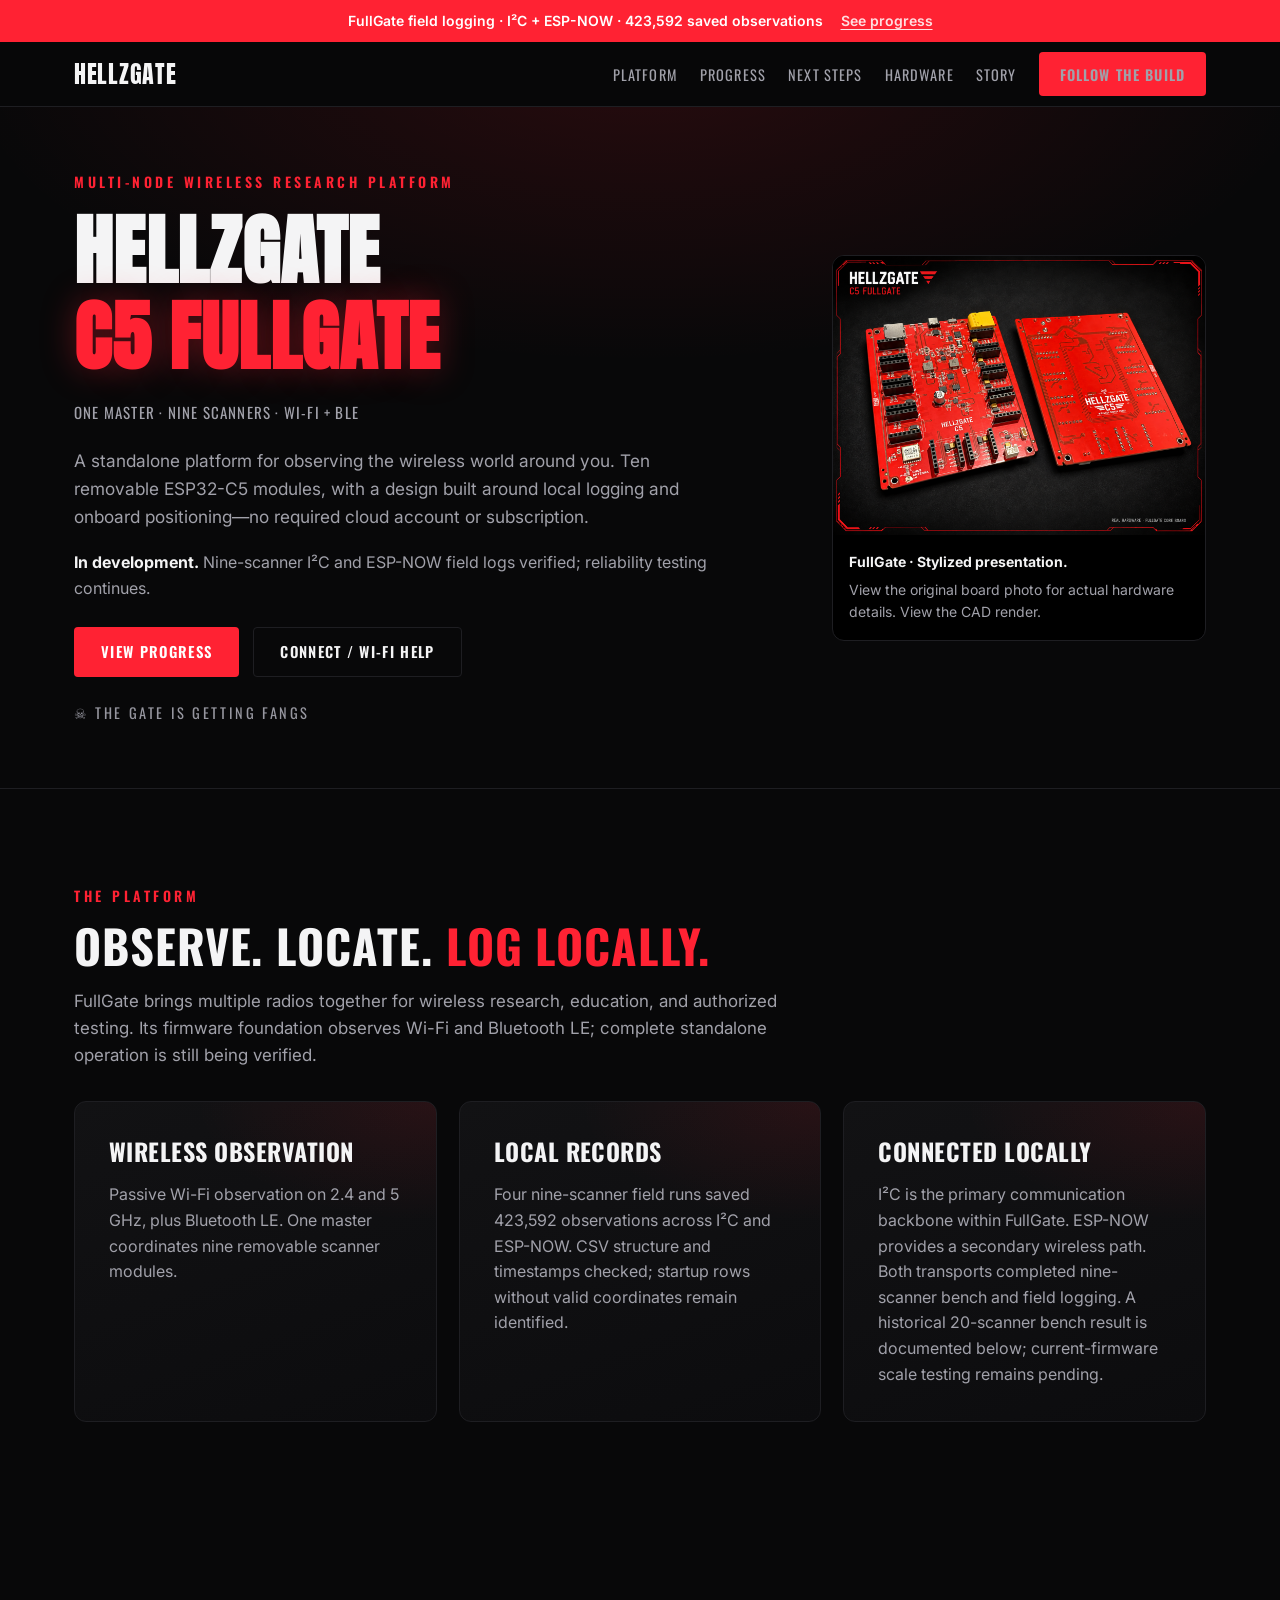
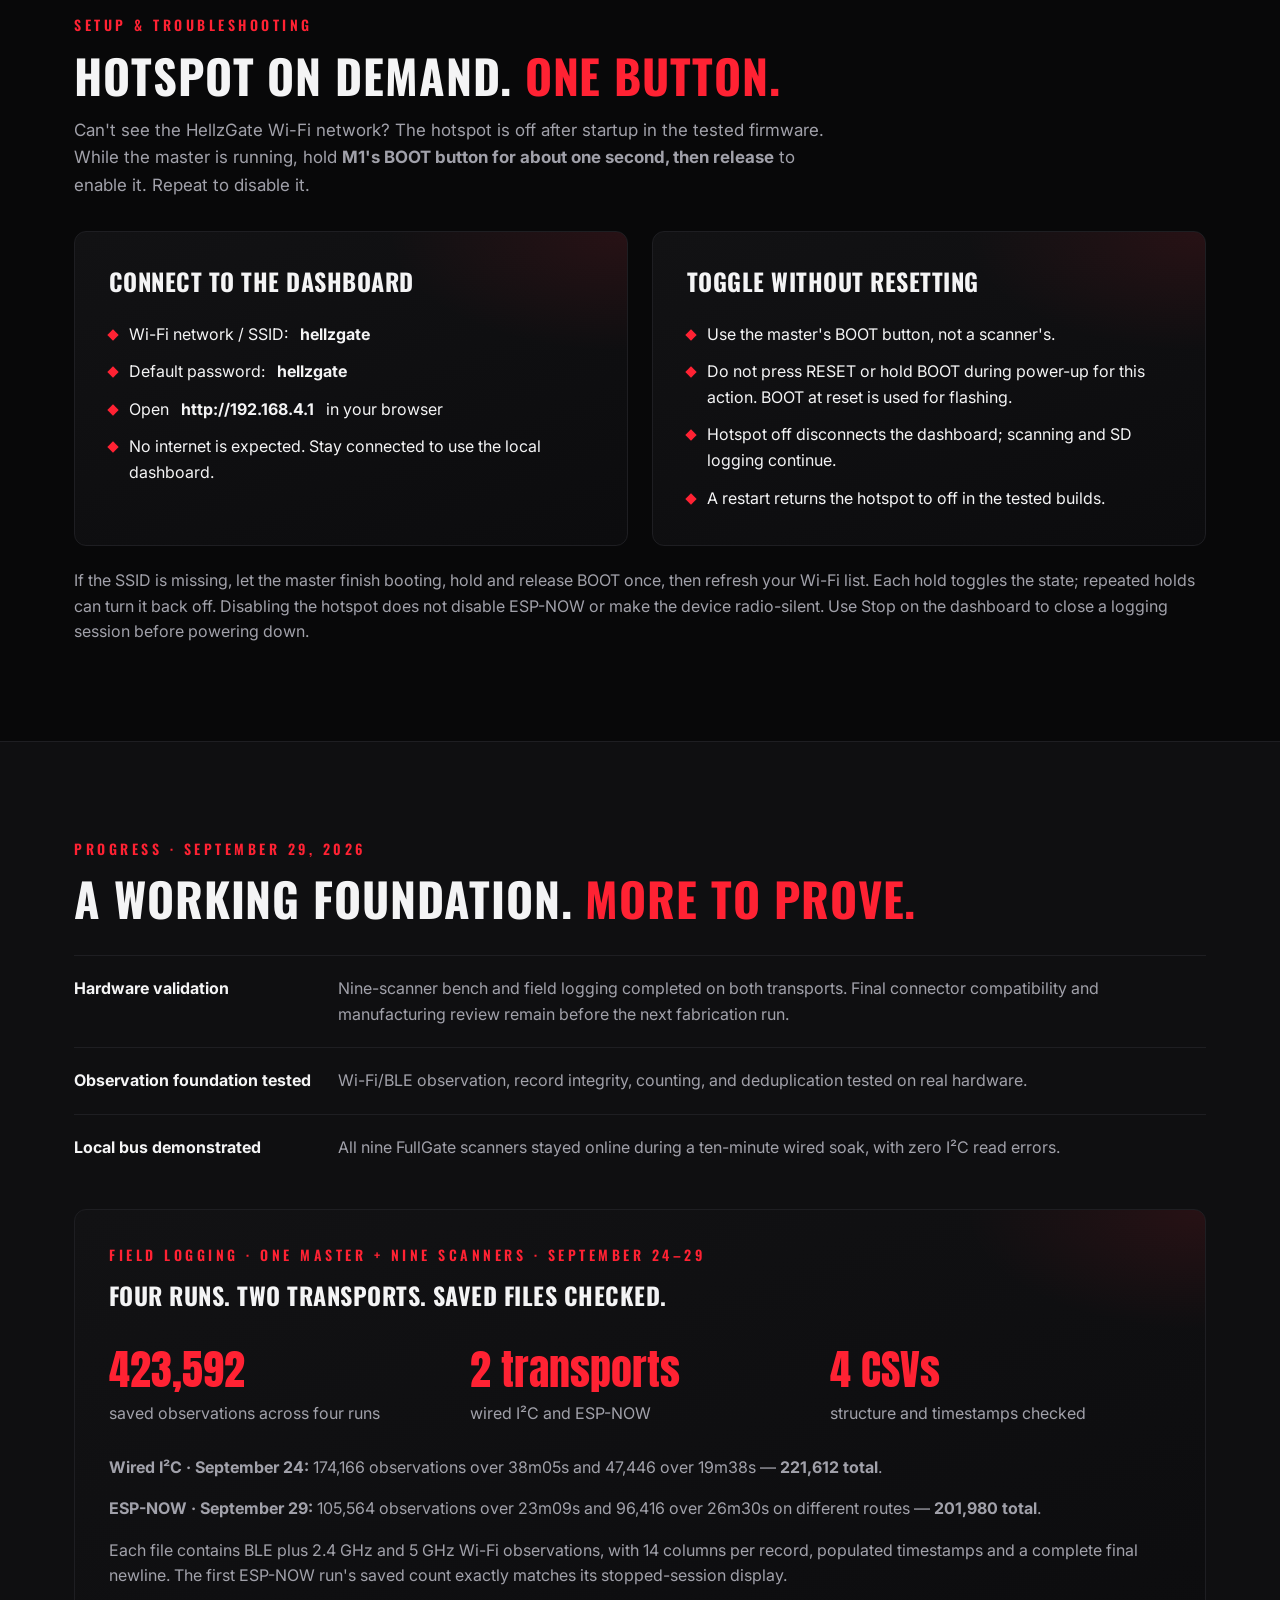
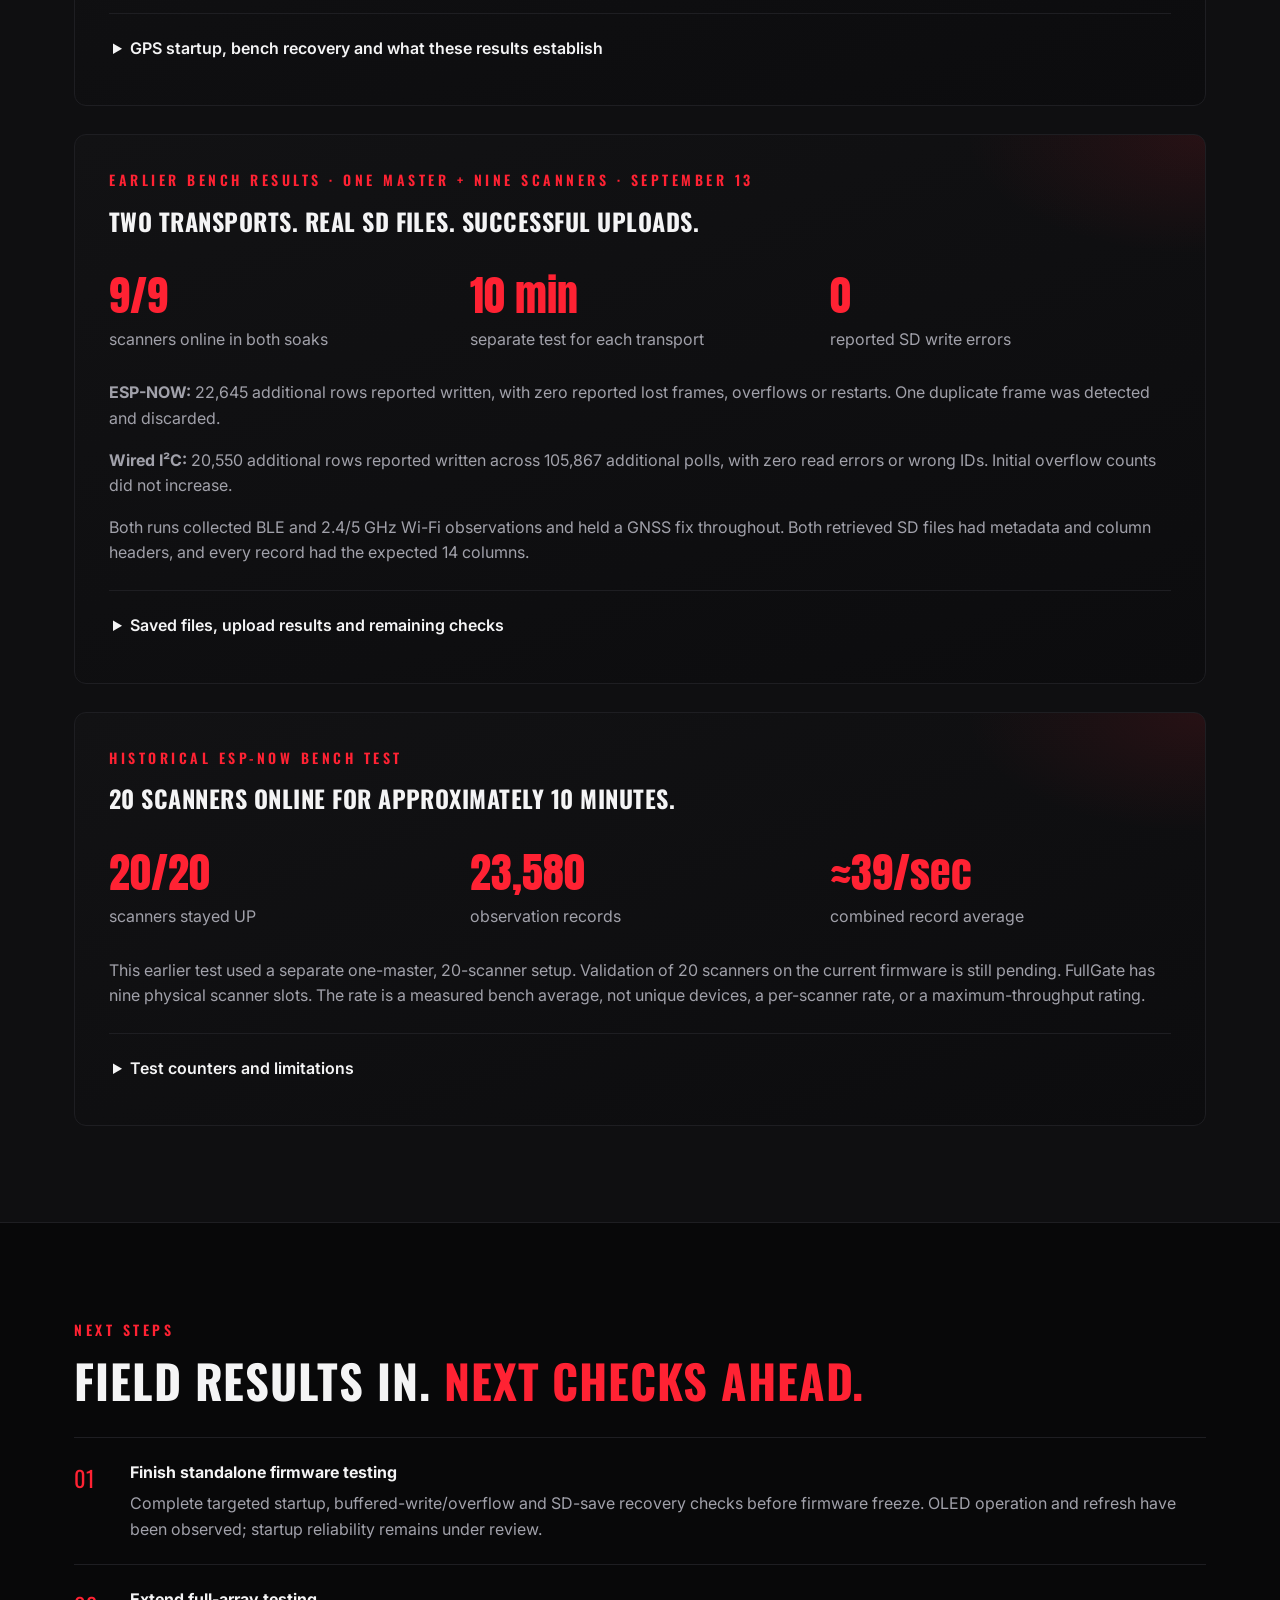
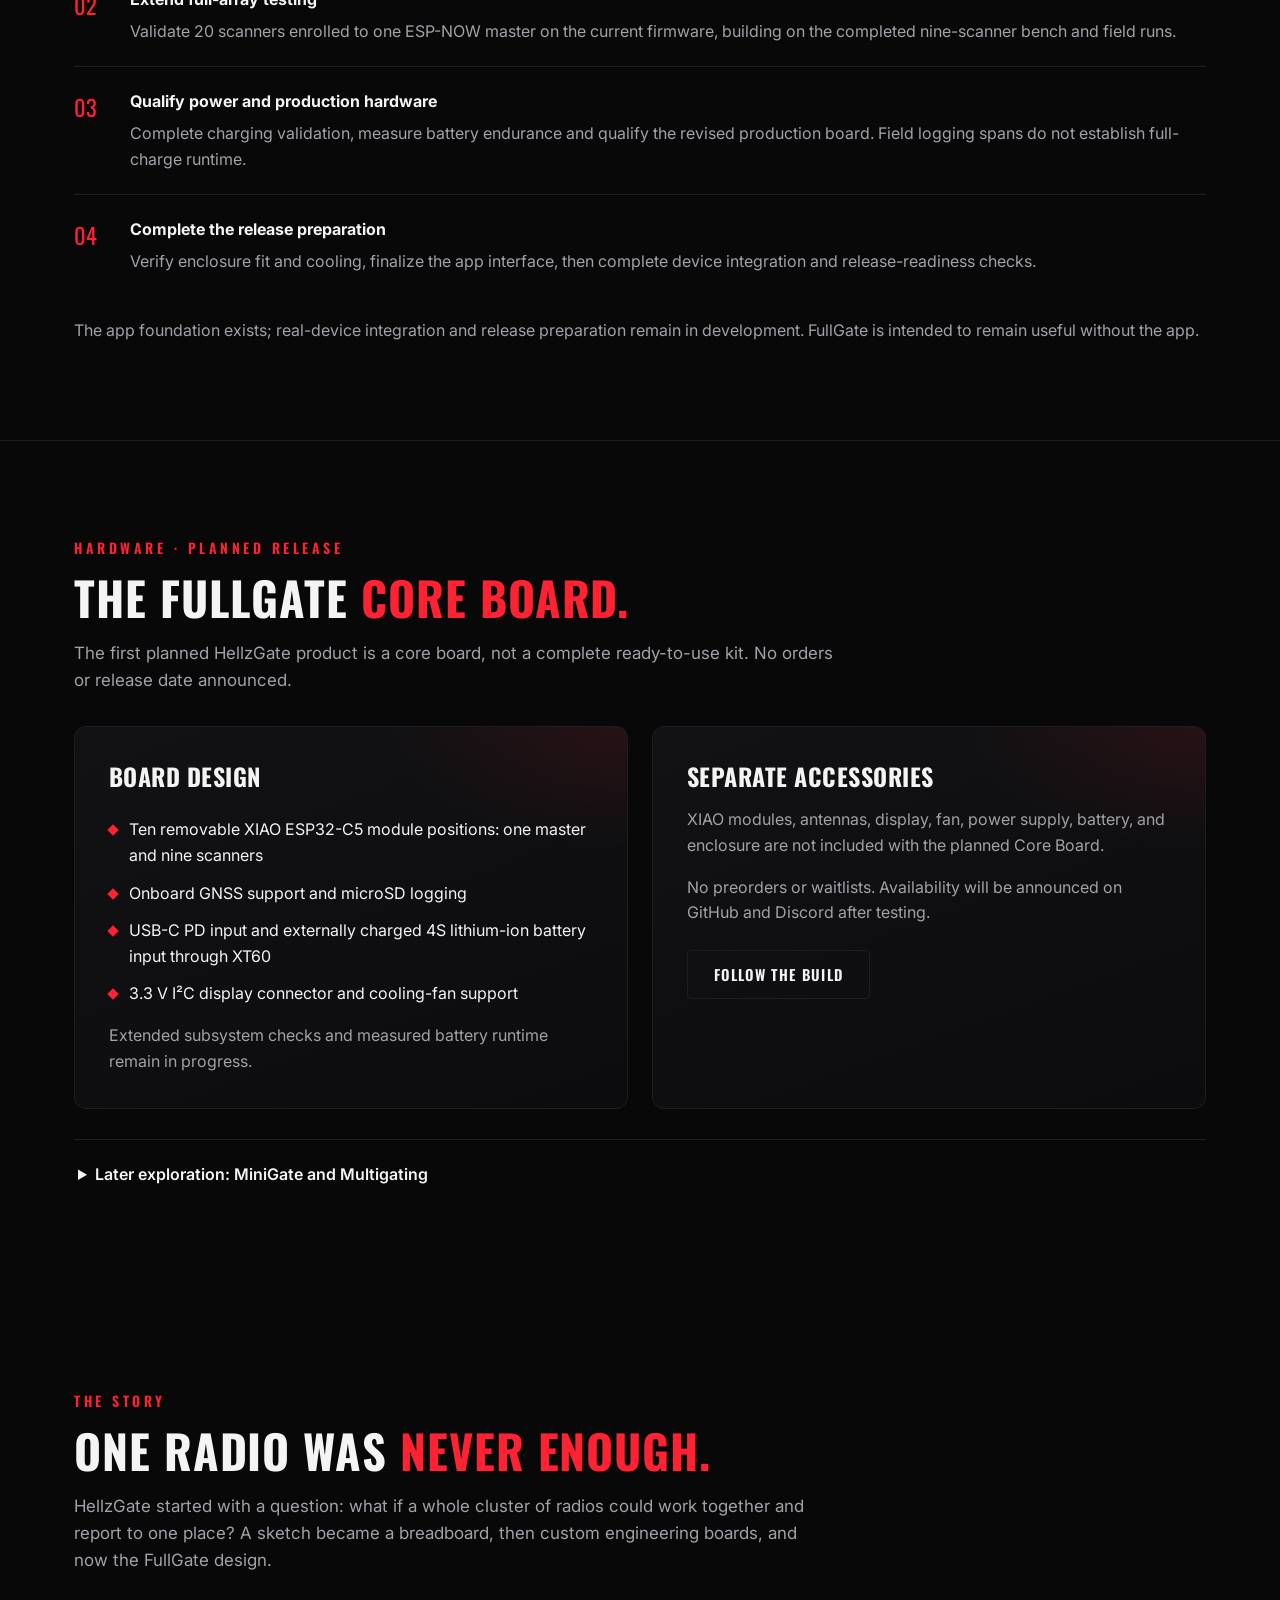
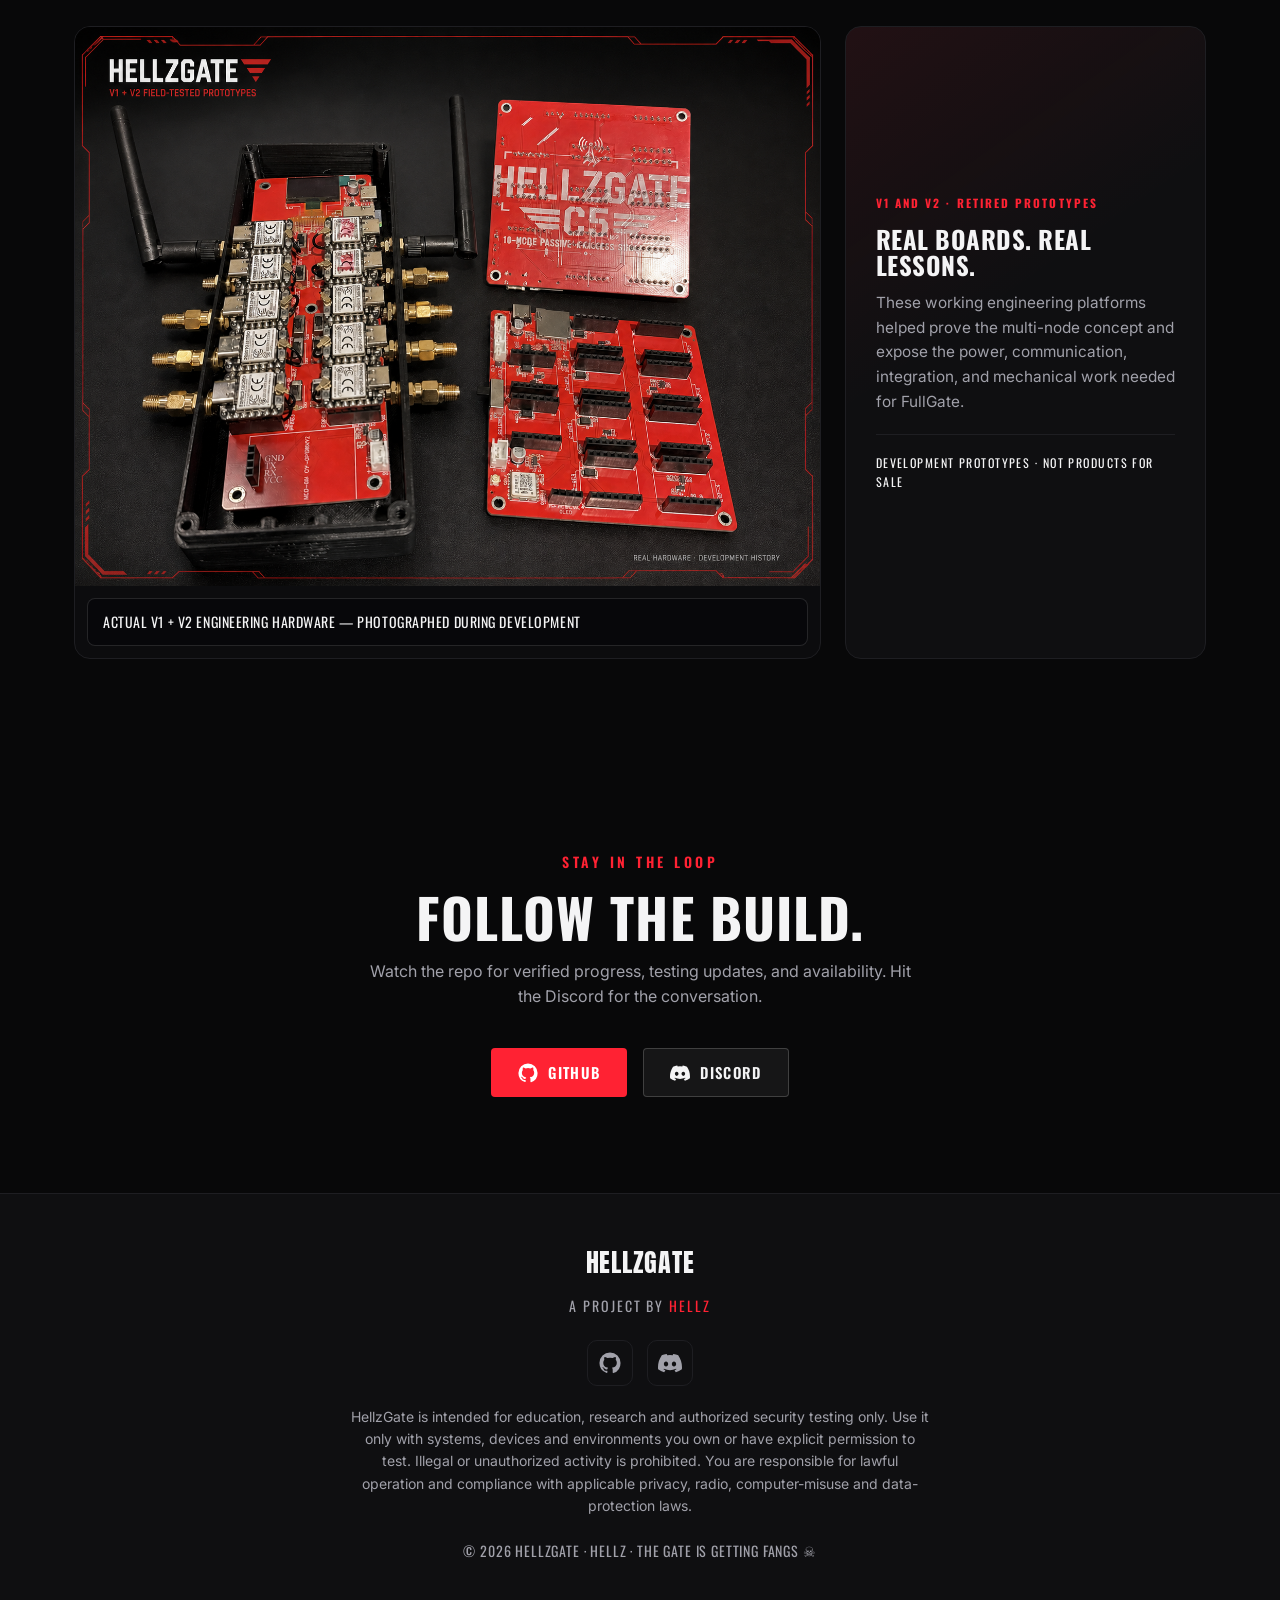
==== index.html @ 9c8c9294 "Update I2C and ESP-NOW field logging results" ====
<!DOCTYPE html>
<html lang="en">
<head>
  <!-- Google Analytics -->
  <script async src="https://www.googletagmanager.com/gtag/js?id=G-VSFLWY6VBK"></script>
  <script>
    window.dataLayer = window.dataLayer || [];
    function gtag(){dataLayer.push(arguments);}
    gtag('js', new Date());
    gtag('config', 'G-VSFLWY6VBK');
  </script>

<meta charset="UTF-8">
<meta name="viewport" content="width=device-width, initial-scale=1.0">
<title>HellzGate C5 FullGate — Multi-Node Wireless Research Platform</title>
<meta name="description" content="HellzGate C5 FullGate is a flexible multi-node wireless research platform with one master and nine removable ESP32-C5 nodes, onboard GNSS support, local microSD logging and no required cloud account. Intended for education, research and authorized testing.">

<!-- Open Graph / social preview -->
<meta property="og:type" content="website">
<meta property="og:site_name" content="HellzGate">
<meta property="og:title" content="HellzGate C5 FullGate — Multi-Node Wireless Research Platform">
<meta property="og:description" content="One master, nine removable ESP32-C5 nodes, onboard GNSS support, local microSD logging and a firmware foundation for education, research and authorized testing.">
<meta property="og:url" content="https://hellzgate.com/">
<meta name="twitter:card" content="summary">
<meta name="twitter:title" content="HellzGate C5 FullGate — Multi-Node Wireless Research Platform">
<meta name="twitter:description" content="One master, nine removable ESP32-C5 nodes, onboard GNSS support, local logging and a flexible foundation for authorized wireless research.">
<meta name="theme-color" content="#080809">

<link rel="preconnect" href="https://fonts.googleapis.com">
<link rel="preconnect" href="https://fonts.gstatic.com" crossorigin>
<link href="https://fonts.googleapis.com/css2?family=Anton&family=Oswald:wght@400;500;600;700&family=Inter:wght@400;500;600&display=swap" rel="stylesheet">
<link rel="stylesheet" href="styles.css">
</head>
<body>

<a class="skip-link" href="#what">Skip to content</a>
<div class="announce-bar"><span>FullGate field logging · I²C + ESP-NOW · 423,592 saved observations</span><a href="#progress">See progress</a></div>
<nav aria-label="Main navigation">
<div class="wrap nav-in">
<a href="#top" class="logo">HELLZGATE</a>
<button class="burger" aria-controls="main-menu" aria-expanded="false" aria-label="Open navigation">☰</button>
<div class="nav-links" id="main-menu">
<a href="#what">Platform</a><a href="#progress">Progress</a><a href="#next">Next Steps</a><a href="#store">Hardware</a><a href="#journey">Story</a>
<a href="#notify" class="btn btn-red nav-cta">Follow the Build</a>
</div></div></nav>
<main>
<header class="hero" id="top">
<div class="wrap hero-grid">
<div>
<div class="eyebrow">Multi-Node Wireless Research Platform</div>
<h1>HELLZGATE <span class="c5">C5 FULLGATE</span></h1>
<div class="tag">One master · Nine scanners · Wi-Fi + BLE</div>
<p class="lead">A standalone platform for observing the wireless world around you. Ten removable ESP32-C5 modules, with a design built around local logging and onboard positioning—no required cloud account or subscription.</p>
<p class="hero-status"><strong>In development.</strong> Nine-scanner I²C and ESP-NOW field logs verified; reliability testing continues.</p>
<div class="cta-row"><a href="#progress" class="btn btn-red">View Progress</a><a href="#hotspot" class="btn btn-ghost">Connect / Wi-Fi Help</a></div>
<div class="fangs">☠ The gate is getting fangs</div>
</div>
<figure id="fullgate-render" class="core-render">
<a href="fullgate-display.png"><img src="fullgate-display.png" alt="FullGate boards in a black and red presentation graphic" fetchpriority="high"></a>
<figcaption><strong>FullGate · Stylized presentation.</strong> <a href="fullgate-development.jpg">View the original board photo for actual hardware details.</a> <a href="fullgate-core-board-cad.jpg">View the CAD render.</a></figcaption>
</figure>
</div></header>
<section id="what">
<div class="wrap">
<div class="eyebrow">The Platform</div>
<h2>Observe. Locate. <span class="red">Log locally.</span></h2>
<p class="lead-p section-intro">FullGate brings multiple radios together for wireless research, education, and authorized testing. Its firmware foundation observes Wi-Fi and Bluetooth LE; complete standalone operation is still being verified.</p>
<div class="capability-grid">
<article class="panel"><h3>Wireless observation</h3><p>Passive Wi-Fi observation on 2.4 and 5 GHz, plus Bluetooth LE. One master coordinates nine removable scanner modules.</p></article>
<article class="panel"><h3>Local records</h3><p>Four nine-scanner field runs saved 423,592 observations across I²C and ESP-NOW. CSV structure and timestamps checked; startup rows without valid coordinates remain identified.</p></article>
<article class="panel"><h3>Connected locally</h3><p>I²C is the primary communication backbone within FullGate. ESP-NOW provides a secondary wireless path. Both transports completed nine-scanner bench and field logging. A historical 20-scanner bench result is documented below; current-firmware scale testing remains pending.</p></article>
</div>
</div></section>
<section id="hotspot">
<div class="wrap">
<div class="eyebrow">Setup &amp; Troubleshooting</div>
<h2>Hotspot on demand. <span class="red">One button.</span></h2>
<p class="lead-p section-intro">Can't see the HellzGate Wi-Fi network? The hotspot is off after startup in the tested firmware. While the master is running, hold <strong>M1's BOOT button for about one second, then release</strong> to enable it. Repeat to disable it.</p>
<div class="hardware-grid">
<article class="panel"><h3>Connect to the dashboard</h3><ul class="spec-list">
<li>Wi-Fi network / SSID: <strong>hellzgate</strong></li>
<li>Default password: <strong>hellzgate</strong></li>
<li>Open <strong>http://192.168.4.1</strong> in your browser</li>
<li>No internet is expected. Stay connected to use the local dashboard.</li>
</ul></article>
<article class="panel"><h3>Toggle without resetting</h3><ul class="spec-list">
<li>Use the master's BOOT button, not a scanner's.</li>
<li>Do not press RESET or hold BOOT during power-up for this action. BOOT at reset is used for flashing.</li>
<li>Hotspot off disconnects the dashboard; scanning and SD logging continue.</li>
<li>A restart returns the hotspot to off in the tested builds.</li>
</ul></article>
</div>
<p class="note">If the SSID is missing, let the master finish booting, hold and release BOOT once, then refresh your Wi-Fi list. Each hold toggles the state; repeated holds can turn it back off. Disabling the hotspot does not disable ESP-NOW or make the device radio-silent. Use Stop on the dashboard to close a logging session before powering down.</p>
</div></section>
<section id="progress" class="features">
<div class="wrap">
<div class="eyebrow">Progress · September 29, 2026</div>
<h2>A working foundation. <span class="red">More to prove.</span></h2>
<ul class="milestones">
<li><strong>Hardware validation</strong><span>Nine-scanner bench and field logging completed on both transports. Final connector compatibility and manufacturing review remain before the next fabrication run.</span></li>
<li><strong>Observation foundation tested</strong><span>Wi-Fi/BLE observation, record integrity, counting, and deduplication tested on real hardware.</span></li>
<li><strong>Local bus demonstrated</strong><span>All nine FullGate scanners stayed online during a ten-minute wired soak, with zero I²C read errors.</span></li>
</ul>
<div class="panel bench-result">
<div class="eyebrow">Field logging · One master + nine scanners · September 24–29</div>
<h3>Four runs. Two transports. Saved files checked.</h3>
<div class="results-grid"><div><strong>423,592</strong><span>saved observations across four runs</span></div><div><strong>2 transports</strong><span>wired I²C and ESP-NOW</span></div><div><strong>4 CSVs</strong><span>structure and timestamps checked</span></div></div>
<p><strong>Wired I²C · September 24:</strong> 174,166 observations over 38m05s and 47,446 over 19m38s — <strong>221,612 total</strong>.</p>
<p><strong>ESP-NOW · September 29:</strong> 105,564 observations over 23m09s and 96,416 over 26m30s on different routes — <strong>201,980 total</strong>.</p>
<p>Each file contains BLE plus 2.4 GHz and 5 GHz Wi-Fi observations, with 14 columns per record, populated timestamps and a complete final newline. The first ESP-NOW run's saved count exactly matches its stopped-session display.</p>
<details><summary>GPS startup, bench recovery and what these results establish</summary>
<p>Initial rows have zero coordinates: 2,069 and 339 in the I²C files; 1,043 and 503 in the ESP-NOW files. Later records have nonzero coordinates. Those startup placeholders are not valid locations. Raw logs, addresses and route coordinates remain private.</p>
<p>A separate September 29 ESP-NOW bench run saved 34,780 observations over 17m04s, matching its logged close. A controlled scanner reset showed nine-to-eight-to-nine recovery while the other scanners continued delivering records; the phone dashboard operated alongside logging.</p>
<p>Counts are observations, not unique devices. Durations span the first and last saved records, not battery endurance. Different routes and firmware builds prevent treating these totals as a transport benchmark. CSVs alone do not prove zero radio loss or uninterrupted node uptime; no independent Stop count was available for the second ESP-NOW field run.</p>
</details>
</div>
<div class="panel bench-result">
<div class="eyebrow">Earlier bench results · One master + nine scanners · September 13</div>
<h3>Two transports. Real SD files. Successful uploads.</h3>
<div class="results-grid"><div><strong>9/9</strong><span>scanners online in both soaks</span></div><div><strong>10 min</strong><span>separate test for each transport</span></div><div><strong>0</strong><span>reported SD write errors</span></div></div>
<p><strong>ESP-NOW:</strong> 22,645 additional rows reported written, with zero reported lost frames, overflows or restarts. One duplicate frame was detected and discarded.</p>
<p><strong>Wired I²C:</strong> 20,550 additional rows reported written across 105,867 additional polls, with zero read errors or wrong IDs. Initial overflow counts did not increase.</p>
<p>Both runs collected BLE and 2.4/5 GHz Wi-Fi observations and held a GNSS fix throughout. Both retrieved SD files had metadata and column headers, and every record had the expected 14 columns.</p>
<details><summary>Saved files, upload results and remaining checks</summary>
<p>The ESP-NOW file contained 47,273 records, all accepted by the tested upload service. The I²C file contained 29,102 records; an upload copy removed 63 placeholder timestamps, and all remaining 29,039 records were accepted. File totals include recording outside the timed soak windows. This verifies the tested upload path, not every service.</p>
<p>These September 13 results are retained as history. Field results are above; battery endurance and charging validation remain separate checks. Neither bench nor field runs alone establish production readiness.</p>
</details>
</div>
<div class="panel bench-result">
<div class="eyebrow">Historical ESP-NOW bench test</div>
<h3>20 scanners online for approximately 10 minutes.</h3>
<div class="results-grid"><div><strong>20/20</strong><span>scanners stayed UP</span></div><div><strong>23,580</strong><span>observation records</span></div><div><strong>≈39/sec</strong><span>combined record average</span></div></div>
<p>This earlier test used a separate one-master, 20-scanner setup. Validation of 20 scanners on the current firmware is still pending. FullGate has nine physical scanner slots. The rate is a measured bench average, not unique devices, a per-scanner rate, or a maximum-throughput rating.</p>
<details><summary>Test counters and limitations</summary>
<p>The timed window recorded 13,782 frames, no new reported lost frames, overflow, dropouts, or restarts, one new duplicate indication, and zero bad-CRC, bad-field, or table-full errors.</p>
<p>These are timed-window deltas, not cumulative startup counters. All scanners had antennas, but antenna types and observation loads differed. This does not establish maximum RF capacity or complete field performance.</p>
</details>
</div>
</div></section>
<section id="next">
<div class="wrap">
<div class="eyebrow">Next Steps</div><h2>Field results in. <span class="red">Next checks ahead.</span></h2>
<ol class="roadmap">
<li><strong>Finish standalone firmware testing</strong><span>Complete targeted startup, buffered-write/overflow and SD-save recovery checks before firmware freeze. OLED operation and refresh have been observed; startup reliability remains under review.</span></li>
<li><strong>Extend full-array testing</strong><span>Validate 20 scanners enrolled to one ESP-NOW master on the current firmware, building on the completed nine-scanner bench and field runs.</span></li>
<li><strong>Qualify power and production hardware</strong><span>Complete charging validation, measure battery endurance and qualify the revised production board. Field logging spans do not establish full-charge runtime.</span></li>
<li><strong>Complete the release preparation</strong><span>Verify enclosure fit and cooling, finalize the app interface, then complete device integration and release-readiness checks.</span></li>
</ol>
<p class="note">The app foundation exists; real-device integration and release preparation remain in development. FullGate is intended to remain useful without the app.</p>
</div></section>
<section class="store" id="store">
<div class="wrap">
<div class="eyebrow">Hardware · Planned Release</div><h2>The FullGate <span class="red">Core Board.</span></h2>
<p class="lead-p section-intro">The first planned HellzGate product is a core board, not a complete ready-to-use kit. No orders or release date announced.</p>
<div id="hz-buy-active" hidden><div id="product-component-hellzgate"></div></div>
<div id="hz-coming-soon" class="hardware-grid">
<div class="panel"><h3>Board design</h3><ul class="spec-list">
<li>Ten removable XIAO ESP32-C5 module positions: one master and nine scanners</li>
<li>Onboard GNSS support and microSD logging</li>
<li>USB-C PD input and externally charged 4S lithium-ion battery input through XT60</li>
<li>3.3 V I²C display connector and cooling-fan support</li>
</ul><p class="note">Extended subsystem checks and measured battery runtime remain in progress.</p></div>
<div class="panel"><h3>Separate accessories</h3><p>XIAO modules, antennas, display, fan, power supply, battery, and enclosure are not included with the planned Core Board.</p><p class="note">No preorders or waitlists. Availability will be announced on GitHub and Discord after testing.</p><a class="btn btn-ghost" href="#notify">Follow the Build</a></div>
</div>
<details class="future"><summary>Later exploration: MiniGate and Multigating</summary><p>MiniGate is a future compact platform, with specifications and timing to follow after FullGate validation.</p><p>Multigating would link independently powered FullGates wirelessly through their local masters to a central collector. It is exploratory, not an implemented feature.</p></details>
</div></section>
<section class="journey" id="journey">
<div class="wrap">
<div class="eyebrow">The Story</div><h2>One radio was <span class="red">never enough.</span></h2>
<p class="lead-p section-intro">HellzGate started with a question: what if a whole cluster of radios could work together and report to one place? A sketch became a breadboard, then custom engineering boards, and now the FullGate design.</p>
<div class="prototype-proof">
<figure class="prototype-photo"><img src="prototype-v1-v2-field-tested.png" alt="Actual HellzGate V1 and V2 field-tested prototype circuit boards" loading="lazy"><figcaption>Actual V1 + V2 engineering hardware — photographed during development</figcaption></figure>
<div class="prototype-copy"><div class="proof-tag">V1 and V2 · Retired prototypes</div><h3>Real boards. Real lessons.</h3><p>These working engineering platforms helped prove the multi-node concept and expose the power, communication, integration, and mechanical work needed for FullGate.</p><div class="not-sale">Development prototypes · Not products for sale</div></div>
</div>
</div></section>
</main>
<section class="cta" id="notify">
<div class="wrap">
<div class="eyebrow" style="text-align:center">Stay in the Loop</div>
<h2>Follow the build.</h2>
<p>Watch the repo for verified progress, testing updates, and availability. Hit the Discord for the conversation.</p>
<div style="display:flex;gap:16px;justify-content:center;flex-wrap:wrap;margin-top:8px">
<a href="https://github.com/Hellz0wnzJ00" target="_blank" rel="noopener" class="btn btn-red" style="display:inline-flex;align-items:center;gap:10px;text-decoration:none">
<svg width="20" height="20" viewBox="0 0 24 24" fill="currentColor" aria-hidden="true"><path d="M12 .5A11.5 11.5 0 0 0 .5 12a11.5 11.5 0 0 0 7.86 10.92c.58.1.79-.25.79-.56v-2c-3.2.7-3.88-1.36-3.88-1.36-.53-1.34-1.29-1.7-1.29-1.7-1.05-.72.08-.7.08-.7 1.16.08 1.77 1.2 1.77 1.2 1.03 1.77 2.7 1.26 3.36.96.1-.75.4-1.26.72-1.55-2.55-.29-5.24-1.28-5.24-5.7 0-1.26.45-2.29 1.19-3.1-.12-.29-.52-1.46.11-3.05 0 0 .97-.31 3.18 1.18a11 11 0 0 1 5.8 0c2.2-1.49 3.17-1.18 3.17-1.18.63 1.59.23 2.76.11 3.05.74.81 1.19 1.84 1.19 3.1 0 4.43-2.7 5.4-5.26 5.69.41.36.78 1.05.78 2.12v3.15c0 .31.21.67.8.56A11.5 11.5 0 0 0 23.5 12 11.5 11.5 0 0 0 12 .5Z"/></svg>
GitHub
</a>
<a href="https://discord.gg/dhMhEgHwXe" target="_blank" rel="noopener" class="btn" style="display:inline-flex;align-items:center;gap:10px;text-decoration:none;background:rgba(255,255,255,.06);border-color:rgba(255,255,255,.18);color:#f4f4f5" onmouseover="this.style.borderColor='#ff2233';this.style.background='rgba(255,34,51,.06)'" onmouseout="this.style.borderColor='rgba(255,255,255,.18)';this.style.background='rgba(255,255,255,.06)'">
<svg width="20" height="20" viewBox="0 0 24 24" fill="currentColor" aria-hidden="true"><path d="M20.32 4.37A19.8 19.8 0 0 0 15.4 2.9a.07.07 0 0 0-.08.03c-.2.38-.44.87-.6 1.25a18.3 18.3 0 0 0-5.46 0c-.16-.39-.4-.87-.61-1.25a.08.08 0 0 0-.08-.03 19.7 19.7 0 0 0-4.9 1.47.07.07 0 0 0-.03.03C.53 9.09-.32 13.68.1 18.22a.08.08 0 0 0 .03.05 19.9 19.9 0 0 0 5.99 3 .08.08 0 0 0 .08-.02c.46-.63.87-1.29 1.23-1.99a.08.08 0 0 0-.04-.11c-.65-.25-1.27-.55-1.87-.89a.08.08 0 0 1-.01-.13l.37-.29a.07.07 0 0 1 .08-.01c3.92 1.79 8.18 1.79 12.06 0a.07.07 0 0 1 .08 0l.37.3a.08.08 0 0 1-.01.13c-.6.34-1.22.64-1.87.89a.08.08 0 0 0-.04.11c.36.7.78 1.36 1.23 1.99a.08.08 0 0 0 .08.02 19.8 19.8 0 0 0 6-3 .08.08 0 0 0 .03-.05c.5-5.25-.84-9.8-3.55-13.82a.06.06 0 0 0-.03-.03ZM8.02 15.45c-1.18 0-2.15-1.08-2.15-2.42 0-1.33.95-2.42 2.15-2.42 1.21 0 2.18 1.1 2.16 2.42 0 1.34-.95 2.42-2.16 2.42Zm7.97 0c-1.18 0-2.15-1.08-2.15-2.42 0-1.33.95-2.42 2.15-2.42 1.21 0 2.18 1.1 2.16 2.42 0 1.34-.94 2.42-2.16 2.42Z"/></svg>
Discord
</a>
</div>
</div>
</section>

<footer>
<div class="wrap">
<div class="foot-logo">HELLZGATE</div>
<div class="built-by">A project by <span class="red">Hellz</span></div>
<div class="socials">
<a href="https://github.com/Hellz0wnzJ00" target="_blank" rel="noopener" aria-label="GitHub" title="GitHub">
<svg width="22" height="22" viewBox="0 0 24 24" fill="currentColor"><path d="M12 .5A11.5 11.5 0 0 0 .5 12a11.5 11.5 0 0 0 7.86 10.92c.58.1.79-.25.79-.56v-2c-3.2.7-3.88-1.36-3.88-1.36-.53-1.34-1.29-1.7-1.29-1.7-1.05-.72.08-.7.08-.7 1.16.08 1.77 1.2 1.77 1.2 1.03 1.77 2.7 1.26 3.36.96.1-.75.4-1.26.72-1.55-2.55-.29-5.24-1.28-5.24-5.7 0-1.26.45-2.29 1.19-3.1-.12-.29-.52-1.46.11-3.05 0 0 .97-.31 3.18 1.18a11 11 0 0 1 5.8 0c2.2-1.49 3.17-1.18 3.17-1.18.63 1.59.23 2.76.11 3.05.74.81 1.19 1.84 1.19 3.1 0 4.43-2.7 5.4-5.26 5.69.41.36.78 1.05.78 2.12v3.15c0 .31.21.67.8.56A11.5 11.5 0 0 0 23.5 12 11.5 11.5 0 0 0 12 .5Z"/></svg>
</a>
<a href="https://discord.gg/dhMhEgHwXe" target="_blank" rel="noopener" aria-label="Discord" title="Discord">
<svg width="24" height="24" viewBox="0 0 24 24" fill="currentColor"><path d="M20.32 4.37A19.8 19.8 0 0 0 15.4 2.9a.07.07 0 0 0-.08.03c-.2.38-.44.87-.6 1.25a18.3 18.3 0 0 0-5.46 0c-.16-.39-.4-.87-.61-1.25a.08.08 0 0 0-.08-.03 19.7 19.7 0 0 0-4.9 1.47.07.07 0 0 0-.03.03C.53 9.09-.32 13.68.1 18.22a.08.08 0 0 0 .03.05 19.9 19.9 0 0 0 5.99 3 .08.08 0 0 0 .08-.02c.46-.63.87-1.29 1.23-1.99a.08.08 0 0 0-.04-.11c-.65-.25-1.27-.55-1.87-.89a.08.08 0 0 1-.01-.13l.37-.29a.07.07 0 0 1 .08-.01c3.92 1.79 8.18 1.79 12.06 0a.07.07 0 0 1 .08 0l.37.3a.08.08 0 0 1-.01.13c-.6.34-1.22.64-1.87.89a.08.08 0 0 0-.04.11c.36.7.78 1.36 1.23 1.99a.08.08 0 0 0 .08.02 19.8 19.8 0 0 0 6-3 .08.08 0 0 0 .03-.05c.5-5.25-.84-9.8-3.55-13.82a.06.06 0 0 0-.03-.03ZM8.02 15.45c-1.18 0-2.15-1.08-2.15-2.42 0-1.33.95-2.42 2.15-2.42 1.21 0 2.18 1.1 2.16 2.42 0 1.34-.95 2.42-2.16 2.42Zm7.97 0c-1.18 0-2.15-1.08-2.15-2.42 0-1.33.95-2.42 2.15-2.42 1.21 0 2.18 1.1 2.16 2.42 0 1.34-.94 2.42-2.16 2.42Z"/></svg>
</a>
</div>
<p class="disclaimer">HellzGate is intended for education, research and authorized security testing only. Use it only with systems, devices and environments you own or have explicit permission to test. Illegal or unauthorized activity is prohibited. You are responsible for lawful operation and compliance with applicable privacy, radio, computer-misuse and data-protection laws.</p>
<div class="foot-meta">© 2026 HellzGate · Hellz · The gate is getting fangs ☠</div>
</div>
</footer>

<script src="app.js"></script>
</body>
</html>
---- styles.css ----
:root{
--bg:#080809; --bg2:#0f0f11; --card:#121214; --line:#1e1e22;
--red:#ff2233; --red-dim:#c81826; --red-glow:rgba(255,34,51,.35);
--white:#f4f4f5; --gray:#a1a1aa; --dim:#6b6b73; --green:#39d353;
--maxw:1180px;
}
*{box-sizing:border-box;margin:0;padding:0}
html{scroll-behavior:smooth}
body{background:var(--bg);color:var(--white);font-family:'Inter',system-ui,sans-serif;line-height:1.6;-webkit-font-smoothing:antialiased;overflow-x:hidden}
a{color:inherit;text-decoration:none}
h1,h2,h3,.head{font-family:'Oswald',sans-serif;text-transform:uppercase;letter-spacing:.02em;line-height:1.05}
.wrap{max-width:var(--maxw);margin:0 auto;padding:0 24px}
.red{color:var(--red)}
section{padding:96px 0;position:relative}
.eyebrow{font-family:'Oswald';text-transform:uppercase;letter-spacing:.25em;color:var(--red);font-size:.82rem;font-weight:600;margin-bottom:14px}

/* NAV */
nav{position:sticky;top:0;z-index:50;background:rgba(8,8,9,.82);backdrop-filter:blur(12px);border-bottom:1px solid var(--line)}
.nav-in{display:flex;align-items:center;justify-content:space-between;height:64px}
.logo{font-family:'Anton';font-size:1.5rem;letter-spacing:.03em;display:flex;align-items:center;gap:9px}
.logo .wv{color:var(--red);font-size:1.1rem;transform:translateY(-2px)}
.nav-links{display:flex;gap:30px;align-items:center}
.nav-links a{font-family:'Oswald';text-transform:uppercase;font-size:.9rem;letter-spacing:.08em;color:var(--gray);transition:color .2s}
.nav-links a:hover{color:var(--white)}
.btn{display:inline-block;font-family:'Oswald';text-transform:uppercase;letter-spacing:.09em;font-weight:600;font-size:.92rem;padding:12px 26px;border-radius:4px;cursor:pointer;transition:.2s;border:1px solid transparent}
.btn-red{background:var(--red);color:#fff;box-shadow:0 0 0 var(--red-glow)}
.btn-red:hover{background:var(--red-dim);box-shadow:0 6px 26px var(--red-glow);transform:translateY(-1px)}
.btn-ghost{border-color:var(--line);color:var(--white)}
.btn-ghost:hover{border-color:var(--red);color:var(--red)}
.nav-cta{padding:9px 20px}
.burger{display:none;background:none;border:0;color:var(--white);font-size:1.6rem;cursor:pointer}

/* HERO */
.hero{padding:118px 0 92px;text-align:center;position:relative;border-bottom:1px solid var(--line);
background:radial-gradient(1100px 500px at 50% -8%, rgba(255,34,51,.13), transparent 62%),var(--bg)}
.hero h1{font-family:'Anton';font-size:clamp(3rem,11vw,7.4rem);letter-spacing:.01em}
.hero h1 .c5{color:var(--red);text-shadow:0 0 34px var(--red-glow)}
.hero .tag{font-family:'Oswald';text-transform:uppercase;letter-spacing:.32em;color:var(--gray);font-size:clamp(.72rem,2.4vw,1.05rem);margin-top:6px}
.hero p.lead{max-width:660px;margin:26px auto 0;color:var(--gray);font-size:1.08rem}
.hero .cta-row{display:flex;gap:14px;justify-content:center;margin-top:36px;flex-wrap:wrap}
.skull{color:var(--red);font-size:1.4rem;margin:0 6px}
.fangs{margin-top:38px;font-family:'Oswald';text-transform:uppercase;letter-spacing:.18em;color:var(--dim);font-size:.9rem}

/* IMAGE FRAMES */
.shot{border:1px solid var(--line);border-radius:14px;overflow:hidden;background:linear-gradient(160deg,#141416,#0b0b0d);position:relative}
.shot img{display:block;width:100%;height:auto}
.showcase .shot img{max-height:680px;object-fit:contain;background:var(--bg)}
.board-main .shot img{max-height:560px;object-fit:contain;background:var(--bg)}
.board-sub .shot img{max-height:420px;object-fit:cover}
.journey-shot .shot img{max-height:500px;object-fit:cover}
/* graceful placeholder if an image file isn't present yet */
.shot.imgph,.oled-card.imgph{min-height:300px;display:flex;align-items:center;justify-content:center}
.shot.imgph::before,.oled-card.imgph::before{content:"⬡ Render coming online";font-family:'Oswald';text-transform:uppercase;letter-spacing:.16em;color:var(--dim);font-size:.82rem}
.oled-card.imgph{background:linear-gradient(160deg,#141416,#0b0b0d)}
.oled-card.imgph::before{color:var(--dim)}
.shot .cap{position:absolute;left:0;bottom:0;width:100%;padding:14px 16px;font-family:'Oswald';text-transform:uppercase;letter-spacing:.08em;font-size:.76rem;color:var(--gray);
background:linear-gradient(transparent,rgba(8,8,9,.86) 60%)}
.shot .cap b{color:var(--white);font-weight:600}

/* HERO SHOWCASE */
.showcase{margin-top:52px}
.showcase .shot{max-width:960px;margin:0 auto;box-shadow:0 30px 90px rgba(0,0,0,.6),0 0 0 1px rgba(255,34,51,.12)}

/* WHAT */
.two{display:grid;grid-template-columns:1.1fr .9fr;gap:56px;align-items:center}
h2{font-size:clamp(1.8rem,4.5vw,2.9rem)}
.lead-p{color:var(--gray);font-size:1.06rem;margin-top:18px}
.spec-list{list-style:none;margin-top:26px;display:grid;gap:12px}
.spec-list li{display:flex;gap:12px;align-items:flex-start;color:var(--white)}
.spec-list li::before{content:"";width:8px;height:8px;background:var(--red);margin-top:9px;flex:none;transform:rotate(45deg)}
.panel{background:linear-gradient(160deg,var(--card),#0c0c0e);border:1px solid var(--line);border-radius:12px;padding:34px;position:relative;overflow:hidden}
.panel::before{content:"";position:absolute;inset:0;pointer-events:none;background:radial-gradient(400px 200px at 100% 0,rgba(255,34,51,.1),transparent 60%)}
.stat-grid{display:grid;grid-template-columns:1fr 1fr;gap:22px;position:relative}
.stat b{font-family:'Anton';display:block;font-size:2.4rem;color:var(--red);line-height:1}
.stat span{font-family:'Oswald';text-transform:uppercase;letter-spacing:.08em;color:var(--gray);font-size:.82rem}

/* FEATURES STRIP */
.features{background:var(--bg2);border-top:1px solid var(--line);border-bottom:1px solid var(--line)}
.feat-grid{display:grid;grid-template-columns:repeat(5,1fr);gap:20px;text-align:center}
.feat{padding:22px 12px}
.feat .ic{width:46px;height:46px;margin:0 auto 14px;display:flex;align-items:center;justify-content:center;border:1px solid var(--line);border-radius:10px;color:var(--red)}
.feat h4{font-family:'Oswald';text-transform:uppercase;letter-spacing:.06em;font-size:1rem}
.feat p{color:var(--dim);font-size:.85rem;margin-top:4px}

/* THE BOARD */
.board{background:radial-gradient(900px 420px at 0% 0,rgba(255,34,51,.08),transparent 58%),var(--bg)}
.board .head-row{max-width:720px}
.board-main{display:grid;grid-template-columns:1.05fr .95fr;gap:44px;align-items:center;margin-top:48px}
.board-list{list-style:none;display:grid;gap:14px;margin-top:6px}
.board-list li{display:flex;gap:13px;align-items:flex-start;color:var(--gray);font-size:.98rem}
.board-list li b{color:var(--white);font-weight:600}
.board-list li::before{content:"";width:9px;height:9px;background:var(--red);margin-top:8px;flex:none;transform:rotate(45deg)}
.board-sub{display:grid;grid-template-columns:1fr 1fr;gap:24px;margin-top:34px}
.avail{margin-top:36px;border:1px solid var(--line);border-left:3px solid var(--red);border-radius:8px;padding:20px 22px;background:var(--card)}
.avail .t{font-family:'Oswald';text-transform:uppercase;letter-spacing:.1em;color:var(--red);font-size:.82rem;font-weight:600}
.avail p{color:var(--gray);font-size:.96rem;margin-top:6px}

/* GALLERY */
.gallery{background:var(--bg2);border-top:1px solid var(--line);border-bottom:1px solid var(--line)}
.gal-grid{display:grid;grid-template-columns:1.4fr 1fr;gap:22px;margin-top:44px}
.gal-grid .tall{grid-row:span 1}
.oled-card{background:#f4f4f5;border:1px solid var(--line);border-radius:14px;overflow:hidden}
.oled-card img{display:block;width:100%;height:auto}
.oled-card .cap{padding:14px 18px;font-family:'Oswald';text-transform:uppercase;letter-spacing:.08em;font-size:.78rem;color:#5a5a63}
.oled-card .cap b{color:#111}

/* JOURNEY */
.journey .lead-p{max-width:760px}
.timeline{margin-top:52px;display:grid;gap:0;position:relative}
.tl{display:grid;grid-template-columns:150px 1fr;gap:28px;padding:26px 0;border-top:1px solid var(--line)}
.tl:last-child{border-bottom:1px solid var(--line)}
.tl .when{font-family:'Oswald';text-transform:uppercase;letter-spacing:.12em;color:var(--red);font-size:.9rem;font-weight:600;padding-top:2px}
.tl h3{font-size:1.24rem;color:var(--white);margin-bottom:8px}
.tl p{color:var(--gray);font-size:.98rem}
.journey-shot{margin-top:52px}
.journey-shot .shot{max-width:900px;margin:0 auto}
.prototype-proof{margin-top:52px;display:grid;grid-template-columns:minmax(0,1.55fr) minmax(260px,.75fr);gap:24px;align-items:stretch}
.prototype-photo{margin:0;background:#0c0c0e;border:1px solid var(--line);border-radius:16px;overflow:hidden;position:relative}
.prototype-photo img{display:block;width:100%;height:100%;min-height:420px;object-fit:cover}
.prototype-photo figcaption{position:absolute;left:18px;right:18px;bottom:18px;padding:12px 15px;background:rgba(8,8,10,.84);border:1px solid rgba(255,255,255,.12);border-radius:8px;backdrop-filter:blur(8px);font-family:'Oswald';font-size:.72rem;letter-spacing:.13em;text-transform:uppercase;color:var(--white)}
.prototype-copy{padding:30px;background:linear-gradient(145deg,rgba(255,34,51,.08),transparent 44%),var(--bg2);border:1px solid var(--line);border-radius:16px;display:flex;flex-direction:column;justify-content:center}
.prototype-copy .proof-tag{font-family:'Oswald';font-size:.72rem;font-weight:700;letter-spacing:.18em;text-transform:uppercase;color:var(--red);margin-bottom:14px}
.prototype-copy h3{font-size:1.55rem;color:var(--white);margin-bottom:13px}
.prototype-copy p{color:var(--gray);font-size:.96rem}
.prototype-copy .not-sale{margin-top:20px;padding-top:18px;border-top:1px solid var(--line);font-family:'Oswald';font-size:.75rem;letter-spacing:.12em;text-transform:uppercase;color:var(--white)}
@media(max-width:820px){.prototype-proof{grid-template-columns:1fr}.prototype-photo img{min-height:300px}.prototype-copy{padding:24px}}

/* WHAT'S NEXT */
.whatsnext{background:radial-gradient(900px 420px at 100% 0,rgba(255,34,51,.08),transparent 58%),var(--bg2);border-top:1px solid var(--line);border-bottom:1px solid var(--line)}
.next-grid{display:grid;grid-template-columns:1fr 1fr;gap:22px;margin-top:44px}
.next-grid .panel{padding:30px}
.badge-dev{display:inline-flex;align-items:center;gap:7px;font-family:'Oswald';text-transform:uppercase;letter-spacing:.12em;font-size:.72rem;font-weight:600;color:var(--red);border:1px solid var(--red);border-radius:20px;padding:4px 12px;position:relative}
.badge-dev::before{content:"";width:7px;height:7px;border-radius:50%;background:var(--red);box-shadow:0 0 8px var(--red)}
.next-h{font-family:'Oswald';text-transform:uppercase;font-size:1.7rem;margin-top:16px;position:relative}
.next-sub{color:var(--gray);font-size:.98rem;margin-top:4px;position:relative}
.next-list{list-style:none;display:grid;gap:12px;margin-top:20px;position:relative}
.next-list li{display:flex;gap:12px;align-items:flex-start;color:var(--gray);font-size:.95rem}
.next-list li b{color:var(--white);font-weight:600}
.next-list li::before{content:"";width:8px;height:8px;background:var(--red);margin-top:7px;flex:none;transform:rotate(45deg)}
@media(max-width:760px){.next-grid{grid-template-columns:1fr}}

/* STORE */
.store{background:var(--bg);border-top:1px solid var(--line)}
.store-release-badge{display:inline-flex;align-items:center;gap:8px;font-family:'Oswald';font-size:.72rem;font-weight:700;letter-spacing:.28em;text-transform:uppercase;color:var(--bg);background:var(--red);padding:6px 16px 5px;border-radius:3px;margin-bottom:22px;box-shadow:0 0 18px rgba(255,34,51,.35)}
.store-release-badge::before{content:"";width:6px;height:6px;border-radius:50%;background:var(--bg);animation:pulse-white 1.4s infinite;flex:none}
.store-product-name{font-family:'Anton';font-size:2.1rem;line-height:1;letter-spacing:.01em;text-transform:uppercase}
.store-product-info{display:flex;flex-direction:column}
.store-status{font-family:'Oswald';text-transform:uppercase;letter-spacing:.14em;color:var(--red);font-size:.76rem;font-weight:600;display:flex;align-items:center;gap:8px}
.store-status::before{content:"";width:7px;height:7px;border-radius:50%;background:var(--red);box-shadow:0 0 8px var(--red);animation:pulse-white 1.6s infinite;flex:none}
.store-links{display:flex;gap:12px;flex-wrap:wrap}
.store-cards-grid{display:grid;grid-template-columns:1fr 1fr;gap:24px;margin:52px auto 0}
.store-card-tier{font-family:'Oswald';font-size:.68rem;letter-spacing:.2em;text-transform:uppercase;color:var(--dim);margin-bottom:6px}
@media(max-width:680px){.store-cards-grid{grid-template-columns:1fr}}

/* CTA */
.cta{background:var(--bg);text-align:center}
.cta h2{font-size:clamp(2rem,6vw,3.4rem)}
.cta p{color:var(--gray);margin-top:14px;max-width:560px;margin-inline:auto}
.cta .btn{margin-top:30px}

/* FOOTER */
footer{border-top:1px solid var(--line);padding:48px 0 40px;text-align:center;background:var(--bg2)}
.foot-logo{font-family:'Anton';font-size:1.6rem;letter-spacing:.03em}
.built-by{font-family:'Oswald';text-transform:uppercase;letter-spacing:.14em;color:var(--gray);font-size:.82rem;margin-top:12px}
.built-by .red{color:var(--red)}
.disclaimer{color:var(--dim);font-size:.82rem;max-width:580px;margin:20px auto 0}
.foot-meta{color:#4a4a52;font-size:.78rem;margin-top:22px;font-family:'Oswald';letter-spacing:.06em;text-transform:uppercase}
.socials{display:flex;gap:14px;justify-content:center;margin-top:22px}
.socials a{width:46px;height:46px;display:flex;align-items:center;justify-content:center;border:1px solid var(--line);border-radius:10px;color:var(--gray);transition:.2s}
.socials a:hover{border-color:var(--red);color:var(--red);transform:translateY(-2px);box-shadow:0 6px 20px var(--red-glow)}

/* ANNOUNCEMENT BAR */
.announce-bar{
background:var(--red);
color:#fff;
text-align:center;
padding:10px 24px;
font-family:'Oswald';
text-transform:uppercase;
letter-spacing:.18em;
font-size:.82rem;
font-weight:600;
display:flex;
align-items:center;
justify-content:center;
gap:14px;
position:relative;
z-index:60;
}
.announce-bar .dot{
width:8px;height:8px;border-radius:50%;background:#fff;
box-shadow:0 0 0 0 rgba(255,255,255,.6);
animation:pulse-white 1.6s infinite;
flex:none;
}
@keyframes pulse-white{
0%{box-shadow:0 0 0 0 rgba(255,255,255,.6)}
70%{box-shadow:0 0 0 8px rgba(255,255,255,0)}
100%{box-shadow:0 0 0 0 rgba(255,255,255,0)}
}
.announce-bar a{color:#fff;text-decoration:underline;text-underline-offset:3px;opacity:.85}
.announce-bar a:hover{opacity:1}

@media(max-width:900px){
.two,.board-main{grid-template-columns:1fr;gap:36px}
.feat-grid{grid-template-columns:repeat(2,1fr)}
.gal-grid{grid-template-columns:1fr}
.tl{grid-template-columns:1fr;gap:6px}
.nav-links{display:none}
.burger{display:block}
section{padding:72px 0}
}
@media(max-width:560px){
.feat-grid{grid-template-columns:1fr 1fr}
.stat-grid,.board-sub{grid-template-columns:1fr 1fr}
.announce-bar{font-size:.74rem;letter-spacing:.1em}
}

/* Reader-first layout */
:root{--dim:#96969f}
body{overflow-x:visible}
img{max-width:100%}
section,header,figure{scroll-margin-top:88px}
a:focus-visible,button:focus-visible,summary:focus-visible{outline:3px solid var(--white);outline-offset:5px}
.skip-link{position:absolute;top:-100px;left:16px;z-index:100;background:var(--red);padding:12px}
.skip-link:focus{top:8px}
.announce-bar{font-family:Inter,system-ui,sans-serif;text-transform:none;letter-spacing:0;font-size:.875rem;flex-wrap:wrap;gap:4px 18px}
.hero{padding:64px 0;text-align:left}
.hero-grid{display:grid;grid-template-columns:minmax(0,1.3fr) minmax(0,.7fr);align-items:center;gap:64px}
.hero h1{font-size:clamp(2.6rem,6vw,5rem);line-height:1.12}
.hero h1 .c5{display:block}
.hero .tag{font-size:.9375rem;letter-spacing:.08em;line-height:1.7;margin-top:20px}
.hero p.lead{margin:22px 0 0}
.hero-status{margin-top:20px;color:var(--gray)}
.hero-status strong{color:var(--white)}
.hero .cta-row{justify-content:flex-start;margin-top:26px}
.fangs{margin-top:24px}
.core-render{margin:0;background:#000;border:1px solid var(--line);border-radius:12px;overflow:hidden}
.core-render img{display:block;width:100%;height:auto}
.core-render figcaption{padding:16px;font-size:.875rem;line-height:1.6;color:var(--gray)}
.core-render figcaption strong{display:block;color:var(--white);margin-bottom:6px}
.section-intro{max-width:760px}
.capability-grid{display:grid;grid-template-columns:repeat(3,minmax(0,1fr));gap:22px;margin-top:32px}
.panel h3,.bench-result h3{font-size:1.5rem;line-height:1.25;position:relative}
.panel p{color:var(--gray);margin-top:16px;font-size:1rem;position:relative}
.milestones{list-style:none;margin-top:32px}
.milestones li{display:grid;grid-template-columns:240px minmax(0,1fr);gap:24px;padding:20px 0;border-top:1px solid var(--line)}
.milestones span,.roadmap span{color:var(--gray)}
.bench-result{margin-top:28px}
.results-grid{display:grid;grid-template-columns:repeat(3,minmax(0,1fr));gap:20px;margin:28px 0;position:relative}
.results-grid strong{display:block;font:clamp(1.8rem,4vw,2.6rem) 'Anton',sans-serif;color:var(--red)}
.results-grid span{display:block;font-size:1rem;color:var(--gray)}
details{position:relative;margin-top:24px;border-top:1px solid var(--line);padding-top:12px}
summary{cursor:pointer;min-height:44px;padding:10px 4px;font-weight:600}
details p{color:var(--gray);margin-top:14px}
.roadmap{list-style:none;counter-reset:steps;margin-top:32px}
.roadmap li{counter-increment:steps;position:relative;padding:22px 0 22px 56px;border-top:1px solid var(--line)}
.roadmap li::before{content:counter(steps,decimal-leading-zero);position:absolute;left:0;color:var(--red);font-family:Oswald,sans-serif;font-size:1.4rem}
.roadmap strong,.roadmap span{display:block}
.roadmap span{margin-top:6px}
.note{margin-top:22px;color:var(--gray);font-size:1rem}
.hardware-grid{display:grid;grid-template-columns:repeat(2,minmax(0,1fr));gap:24px;margin-top:32px}
.hardware-grid .btn{margin-top:24px}
.future{margin-top:30px}
.eyebrow,.badge-dev,.proof-tag,.not-sale,.built-by{font-size:.875rem}
.disclaimer,.foot-meta{font-size:.875rem;color:var(--gray)}
.prototype-photo img{height:auto;min-height:0;object-fit:contain}
.prototype-photo figcaption{position:static;margin:12px;font-size:.875rem;letter-spacing:.04em}
.nav-links{gap:22px}
.nav-links a{min-height:44px;display:flex;align-items:center}
@media(max-width:900px){
 .nav-in{height:auto;min-height:64px;flex-wrap:wrap}
 .burger{min-width:48px;min-height:48px}
 .nav-links{display:flex;width:100%;flex-direction:column;align-items:stretch;gap:2px;padding:10px 0 18px}
 .nav-links a{padding:10px 12px}
 .js .nav-links{display:none}
 .js .nav-links.is-open{display:flex}
 .hero-grid{grid-template-columns:minmax(0,1fr) minmax(0,.7fr);gap:28px}
 .hero h1{font-size:clamp(2.5rem,6vw,4rem)}
 .capability-grid{grid-template-columns:1fr}
 .panel{padding:24px}
}
@media(max-width:600px){
 .wrap{padding-inline:20px}
 section{padding:52px 0}
 .hero{padding:36px 0 48px}
 .hero-grid,.hardware-grid{grid-template-columns:minmax(0,1fr)}
 .hero h1{font-size:clamp(2.3rem,10vw,3.8rem)}
 .hero .tag{letter-spacing:.03em}
 .core-render{width:100%;max-width:330px;margin:8px auto 0}
 .hero .cta-row{gap:10px}
 .hero .cta-row .btn{flex:1;text-align:center;padding:12px 14px}
 .milestones li{grid-template-columns:1fr;gap:6px}
 .results-grid{grid-template-columns:1fr;gap:18px}
 .results-grid>div{display:flex;gap:20px;align-items:center}
 .results-grid strong{min-width:110px}
 .announce-bar{padding:10px 16px}
 .prototype-proof{margin-top:28px}
 .prototype-copy{padding:22px}
 .roadmap li{padding-left:44px}
}
@media(prefers-reduced-motion:reduce){
 html{scroll-behavior:auto}
 *,*::before,*::after{animation:none!important;transition:none!important}
}
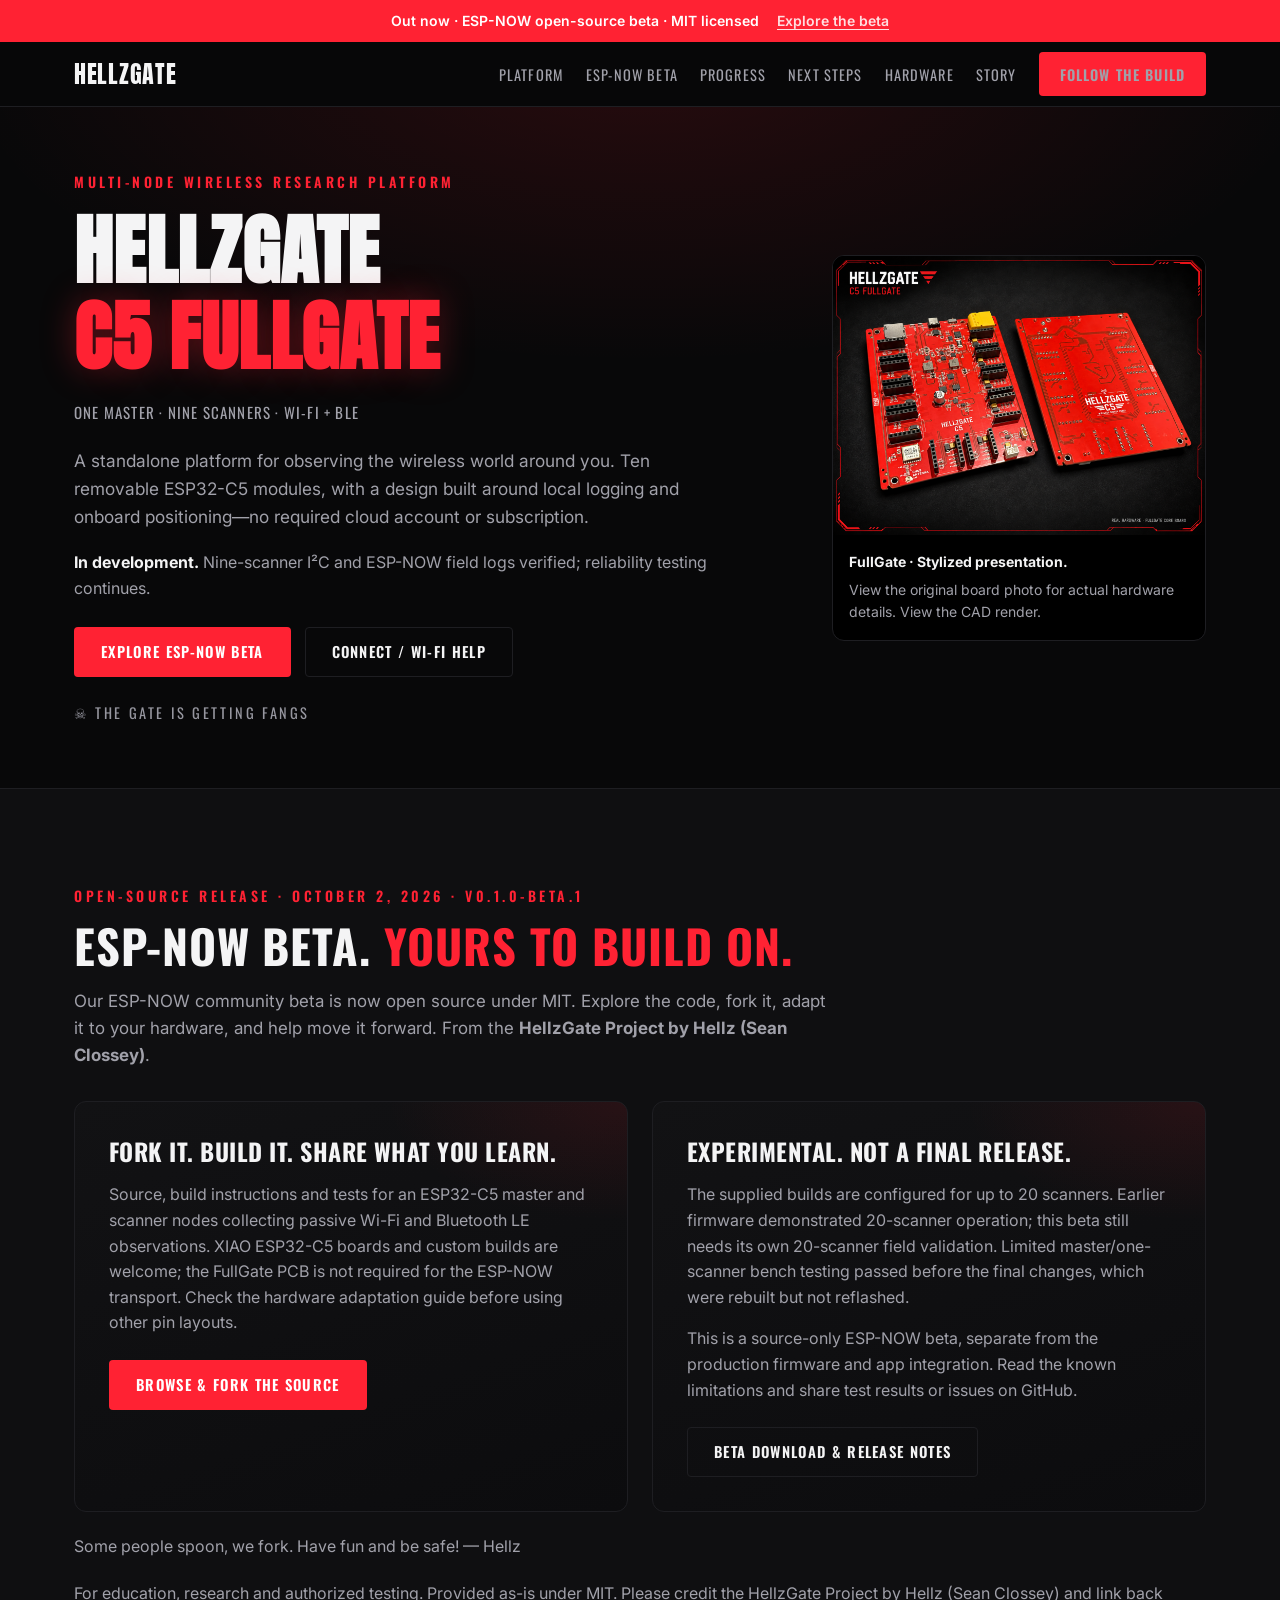
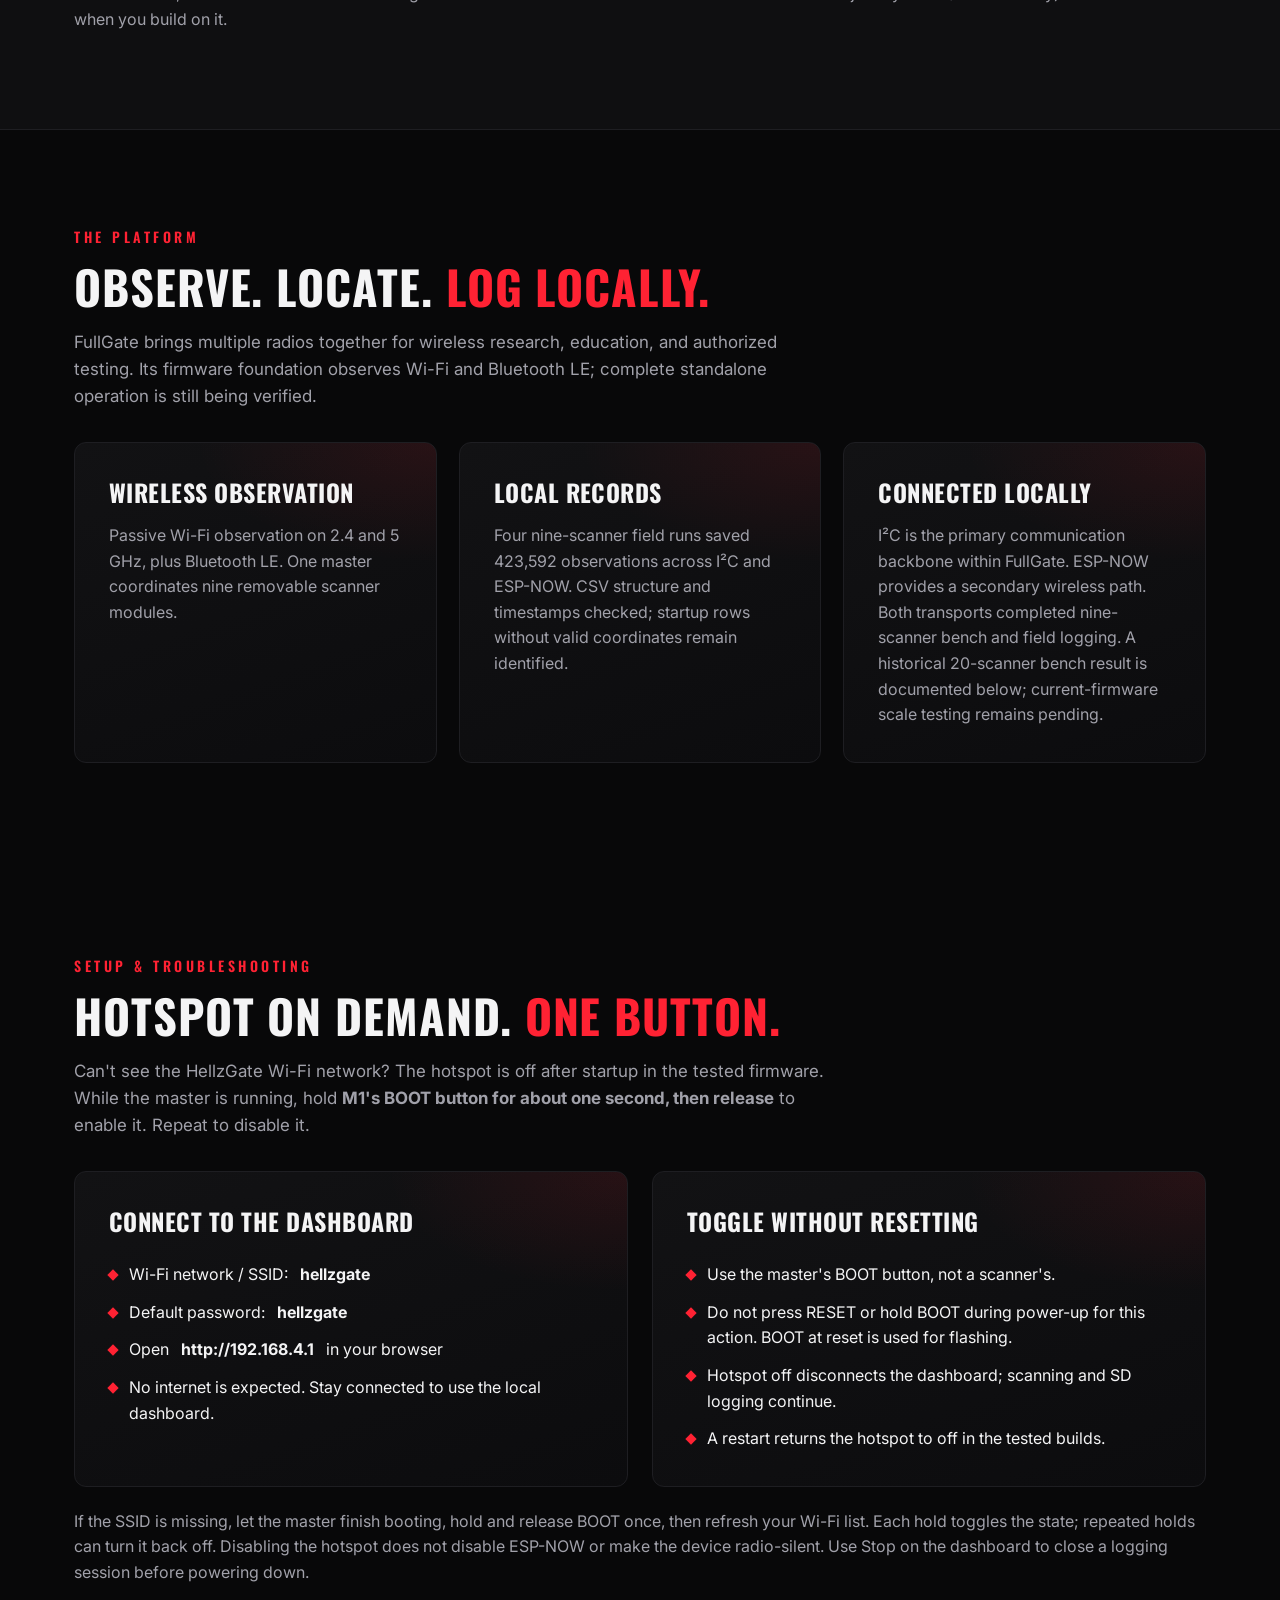
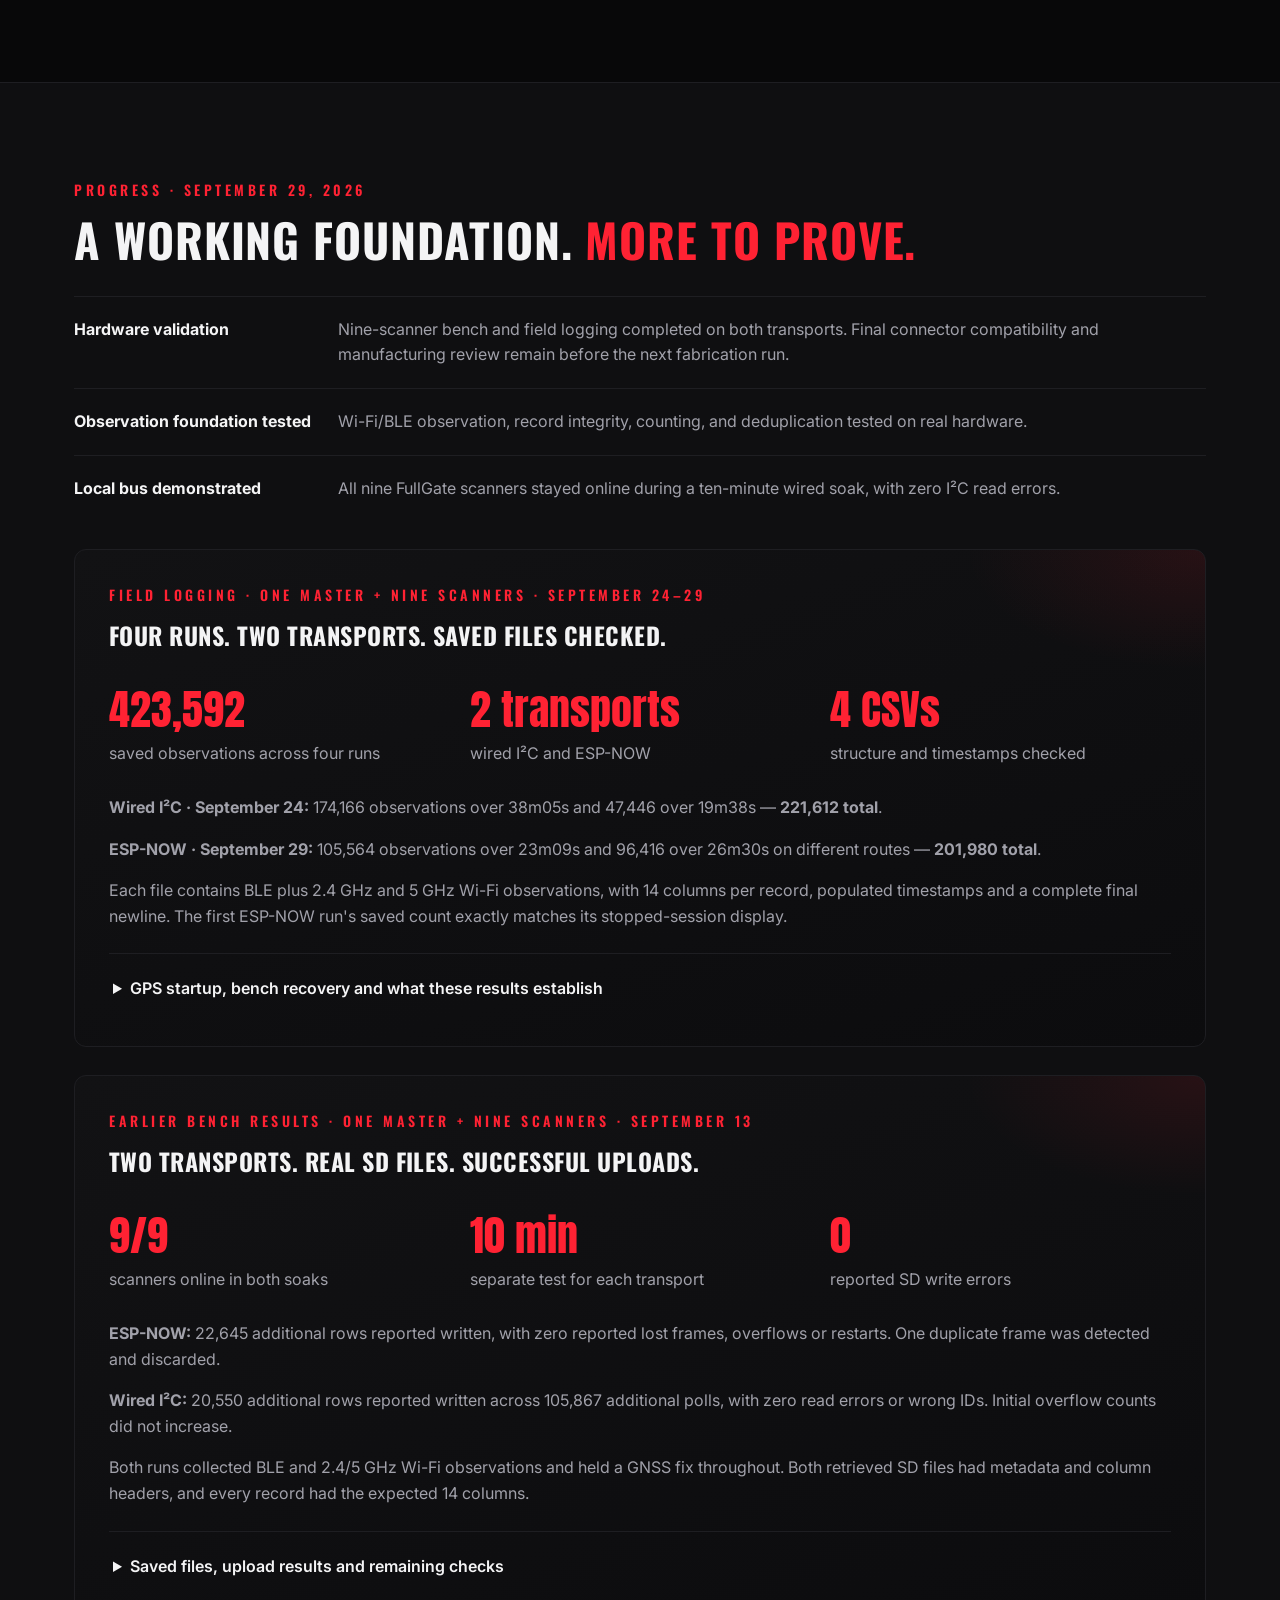
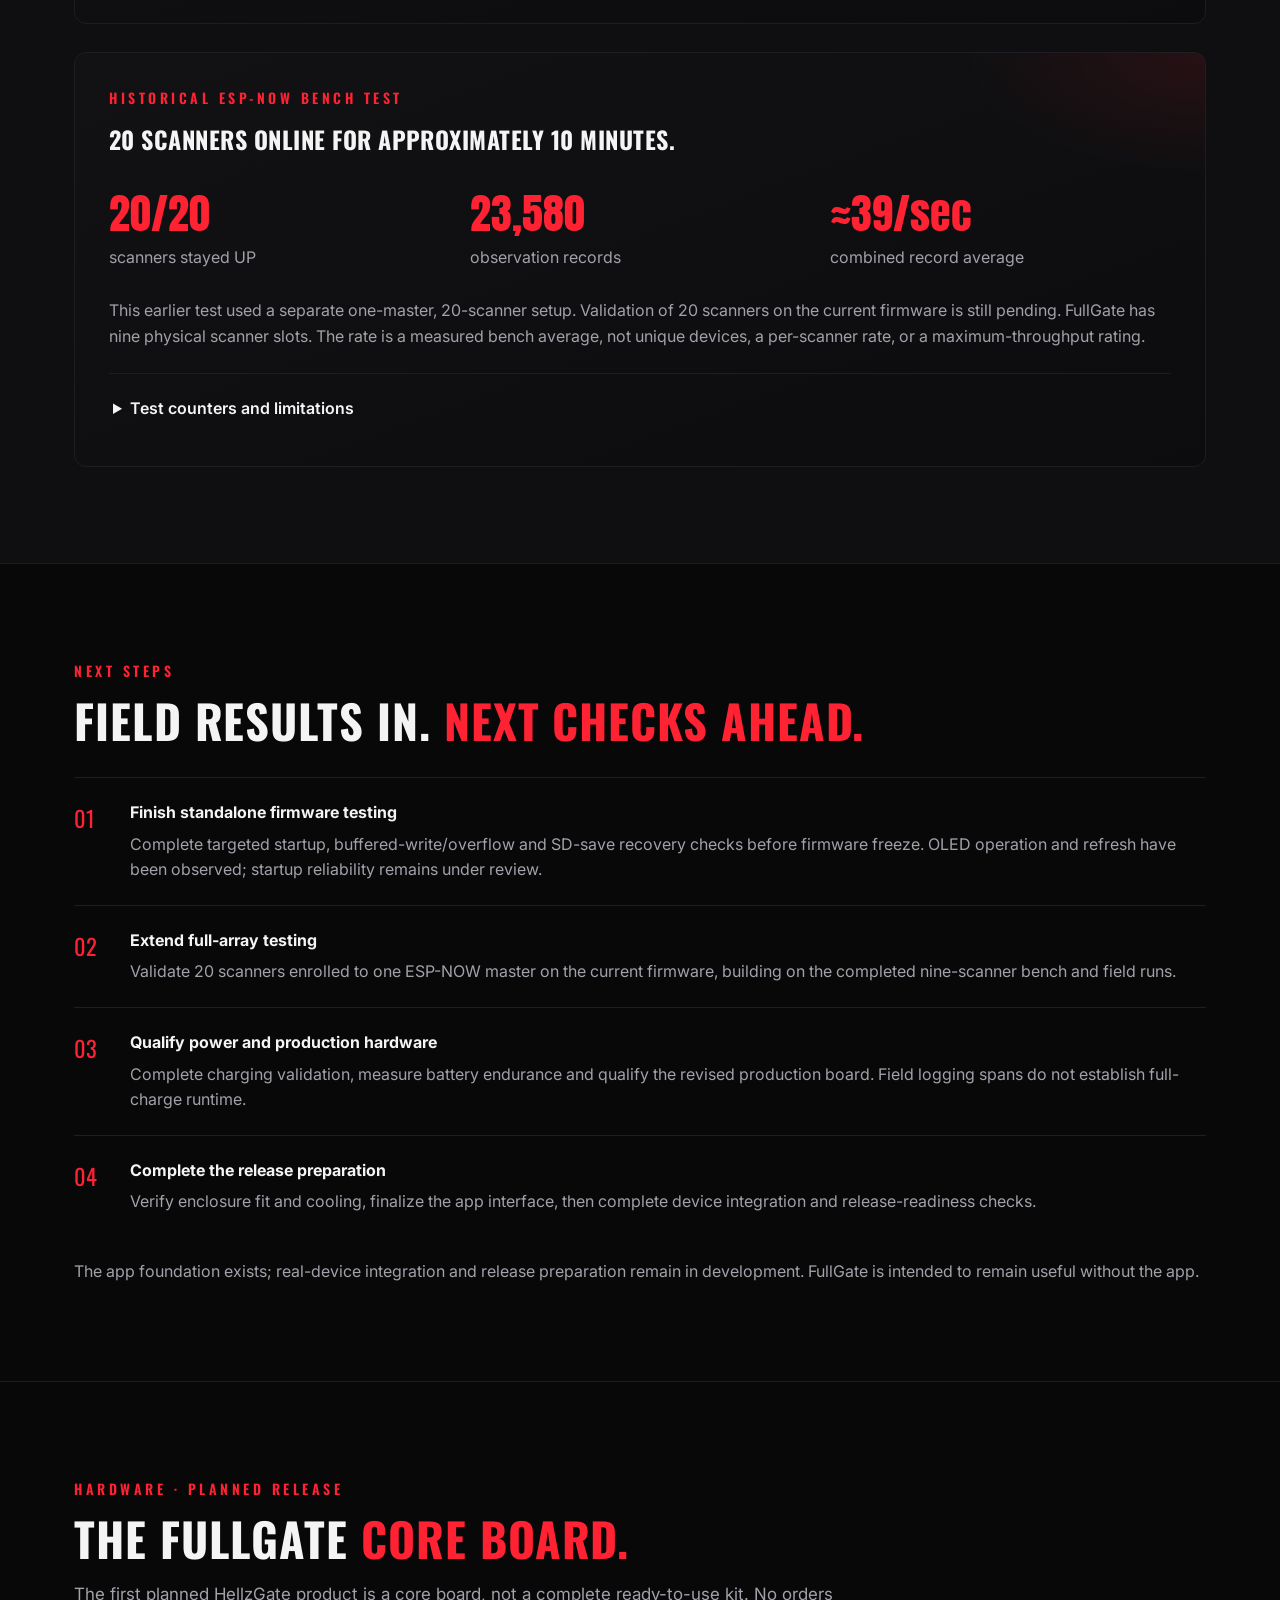
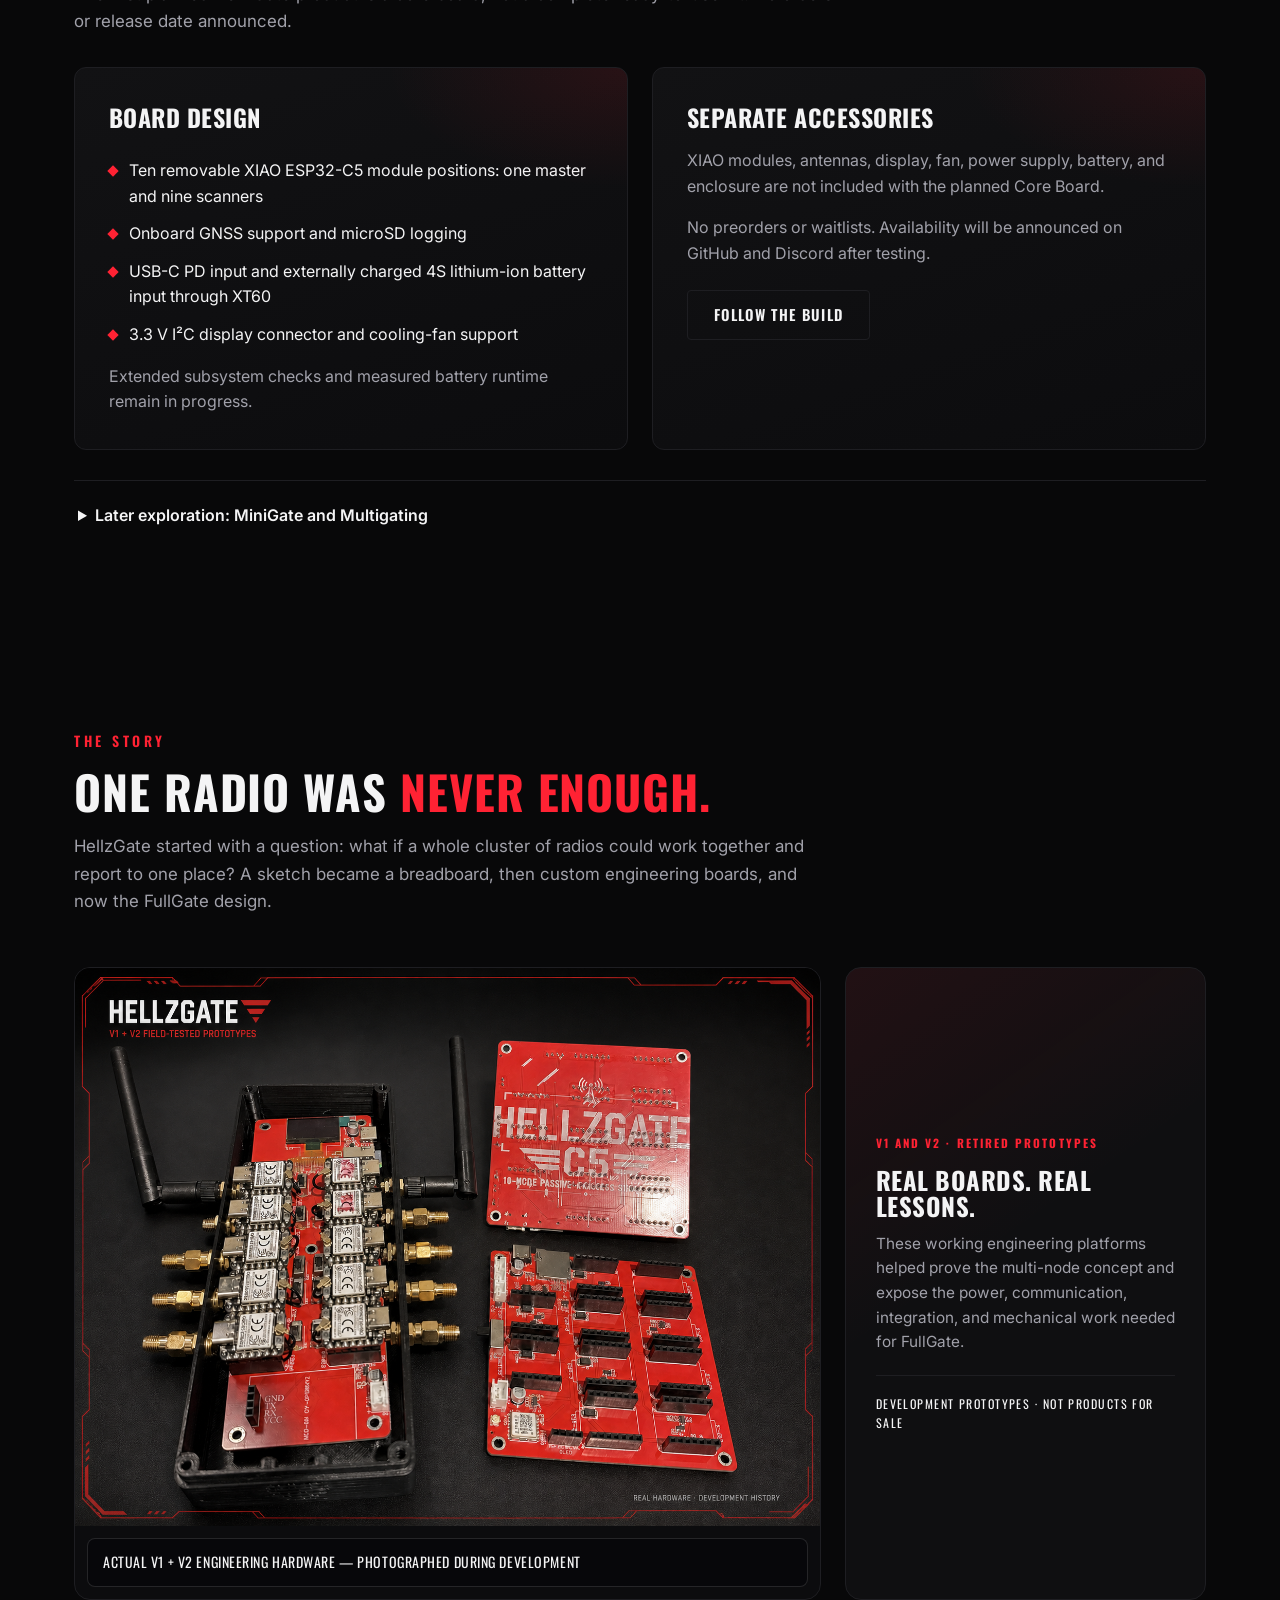
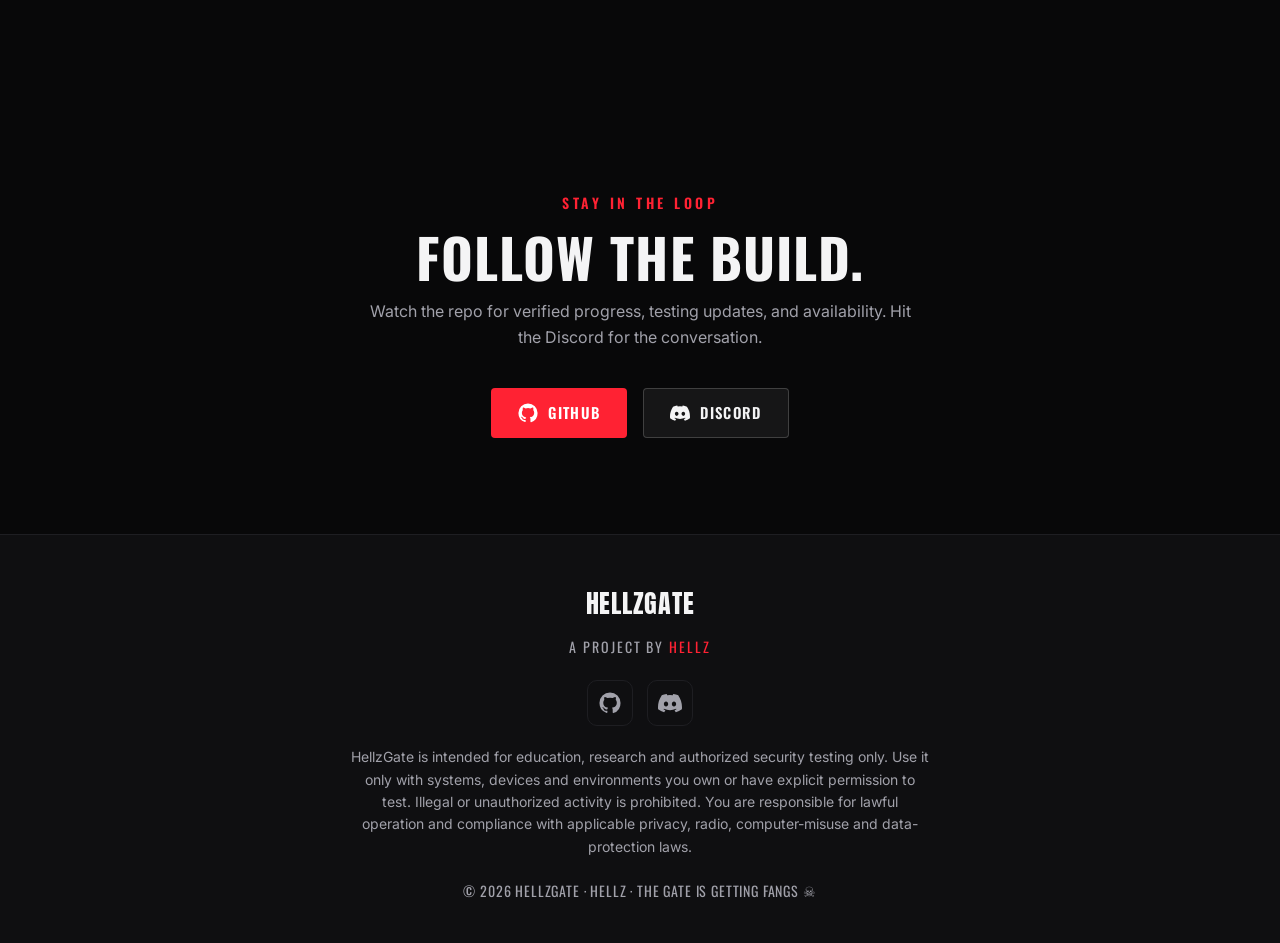
==== commit e6f59ab0: "Announce the MIT-licensed ESP-NOW community beta" ====
--- a/index.html
+++ b/index.html
@@ -34,13 +34,13 @@
 <body>
 
 <a class="skip-link" href="#what">Skip to content</a>
-<div class="announce-bar"><span>FullGate field logging · I²C + ESP-NOW · 423,592 saved observations</span><a href="#progress">See progress</a></div>
+<div class="announce-bar"><span>Out now · ESP-NOW open-source beta · MIT licensed</span><a href="#espnow-beta">Explore the beta</a></div>
 <nav aria-label="Main navigation">
 <div class="wrap nav-in">
 <a href="#top" class="logo">HELLZGATE</a>
 <button class="burger" aria-controls="main-menu" aria-expanded="false" aria-label="Open navigation">☰</button>
 <div class="nav-links" id="main-menu">
-<a href="#what">Platform</a><a href="#progress">Progress</a><a href="#next">Next Steps</a><a href="#store">Hardware</a><a href="#journey">Story</a>
+<a href="#what">Platform</a><a href="#espnow-beta">ESP-NOW Beta</a><a href="#progress">Progress</a><a href="#next">Next Steps</a><a href="#store">Hardware</a><a href="#journey">Story</a>
 <a href="#notify" class="btn btn-red nav-cta">Follow the Build</a>
 </div></div></nav>
 <main>
@@ -52,7 +52,7 @@
 <div class="tag">One master · Nine scanners · Wi-Fi + BLE</div>
 <p class="lead">A standalone platform for observing the wireless world around you. Ten removable ESP32-C5 modules, with a design built around local logging and onboard positioning—no required cloud account or subscription.</p>
 <p class="hero-status"><strong>In development.</strong> Nine-scanner I²C and ESP-NOW field logs verified; reliability testing continues.</p>
-<div class="cta-row"><a href="#progress" class="btn btn-red">View Progress</a><a href="#hotspot" class="btn btn-ghost">Connect / Wi-Fi Help</a></div>
+<div class="cta-row"><a href="#espnow-beta" class="btn btn-red">Explore ESP-NOW Beta</a><a href="#hotspot" class="btn btn-ghost">Connect / Wi-Fi Help</a></div>
 <div class="fangs">☠ The gate is getting fangs</div>
 </div>
 <figure id="fullgate-render" class="core-render">
@@ -60,6 +60,18 @@
 <figcaption><strong>FullGate · Stylized presentation.</strong> <a href="fullgate-development.jpg">View the original board photo for actual hardware details.</a> <a href="fullgate-core-board-cad.jpg">View the CAD render.</a></figcaption>
 </figure>
 </div></header>
+<section id="espnow-beta" class="beta-release" aria-labelledby="beta-title">
+<div class="wrap">
+<div class="eyebrow">Open-source release · October 2, 2026 · v0.1.0-beta.1</div>
+<h2 id="beta-title">ESP-NOW beta. <span class="red">Yours to build on.</span></h2>
+<p class="lead-p section-intro">Our ESP-NOW community beta is now open source under MIT. Explore the code, fork it, adapt it to your hardware, and help move it forward. From the <strong>HellzGate Project by Hellz (Sean Clossey)</strong>.</p>
+<div class="hardware-grid">
+<article class="panel"><h3>Fork it. Build it. Share what you learn.</h3><p>Source, build instructions and tests for an ESP32-C5 master and scanner nodes collecting passive Wi-Fi and Bluetooth LE observations. XIAO ESP32-C5 boards and custom builds are welcome; the FullGate PCB is not required for the ESP-NOW transport. Check the hardware adaptation guide before using other pin layouts.</p><a class="btn btn-red" href="https://github.com/Hellz0wnzJ00/hellzgate-espnow">Browse &amp; fork the source</a></article>
+<article class="panel"><h3>Experimental. Not a final release.</h3><p>The supplied builds are configured for up to 20 scanners. Earlier firmware demonstrated 20-scanner operation; this beta still needs its own 20-scanner field validation. Limited master/one-scanner bench testing passed before the final changes, which were rebuilt but not reflashed.</p><p>This is a source-only ESP-NOW beta, separate from the production firmware and app integration. Read the known limitations and share test results or issues on GitHub.</p><a class="btn btn-ghost" href="https://github.com/Hellz0wnzJ00/hellzgate-espnow/releases/tag/v0.1.0-beta.1">Beta download &amp; release notes</a></article>
+</div>
+<p class="note">Some people spoon, we fork. Have fun and be safe! — Hellz</p>
+<p class="note">For education, research and authorized testing. Provided as-is under MIT. Please credit the HellzGate Project by Hellz (Sean Clossey) and link back when you build on it.</p>
+</div></section>
 <section id="what">
 <div class="wrap">
 <div class="eyebrow">The Platform</div>
--- a/styles.css
+++ b/styles.css
@@ -240,6 +240,7 @@
 .core-render figcaption{padding:16px;font-size:.875rem;line-height:1.6;color:var(--gray)}
 .core-render figcaption strong{display:block;color:var(--white);margin-bottom:6px}
 .section-intro{max-width:760px}
+.beta-release{background:var(--bg2);border-bottom:1px solid var(--line);scroll-margin-top:80px}
 .capability-grid{display:grid;grid-template-columns:repeat(3,minmax(0,1fr));gap:22px;margin-top:32px}
 .panel h3,.bench-result h3{font-size:1.5rem;line-height:1.25;position:relative}
 .panel p{color:var(--gray);margin-top:16px;font-size:1rem;position:relative}
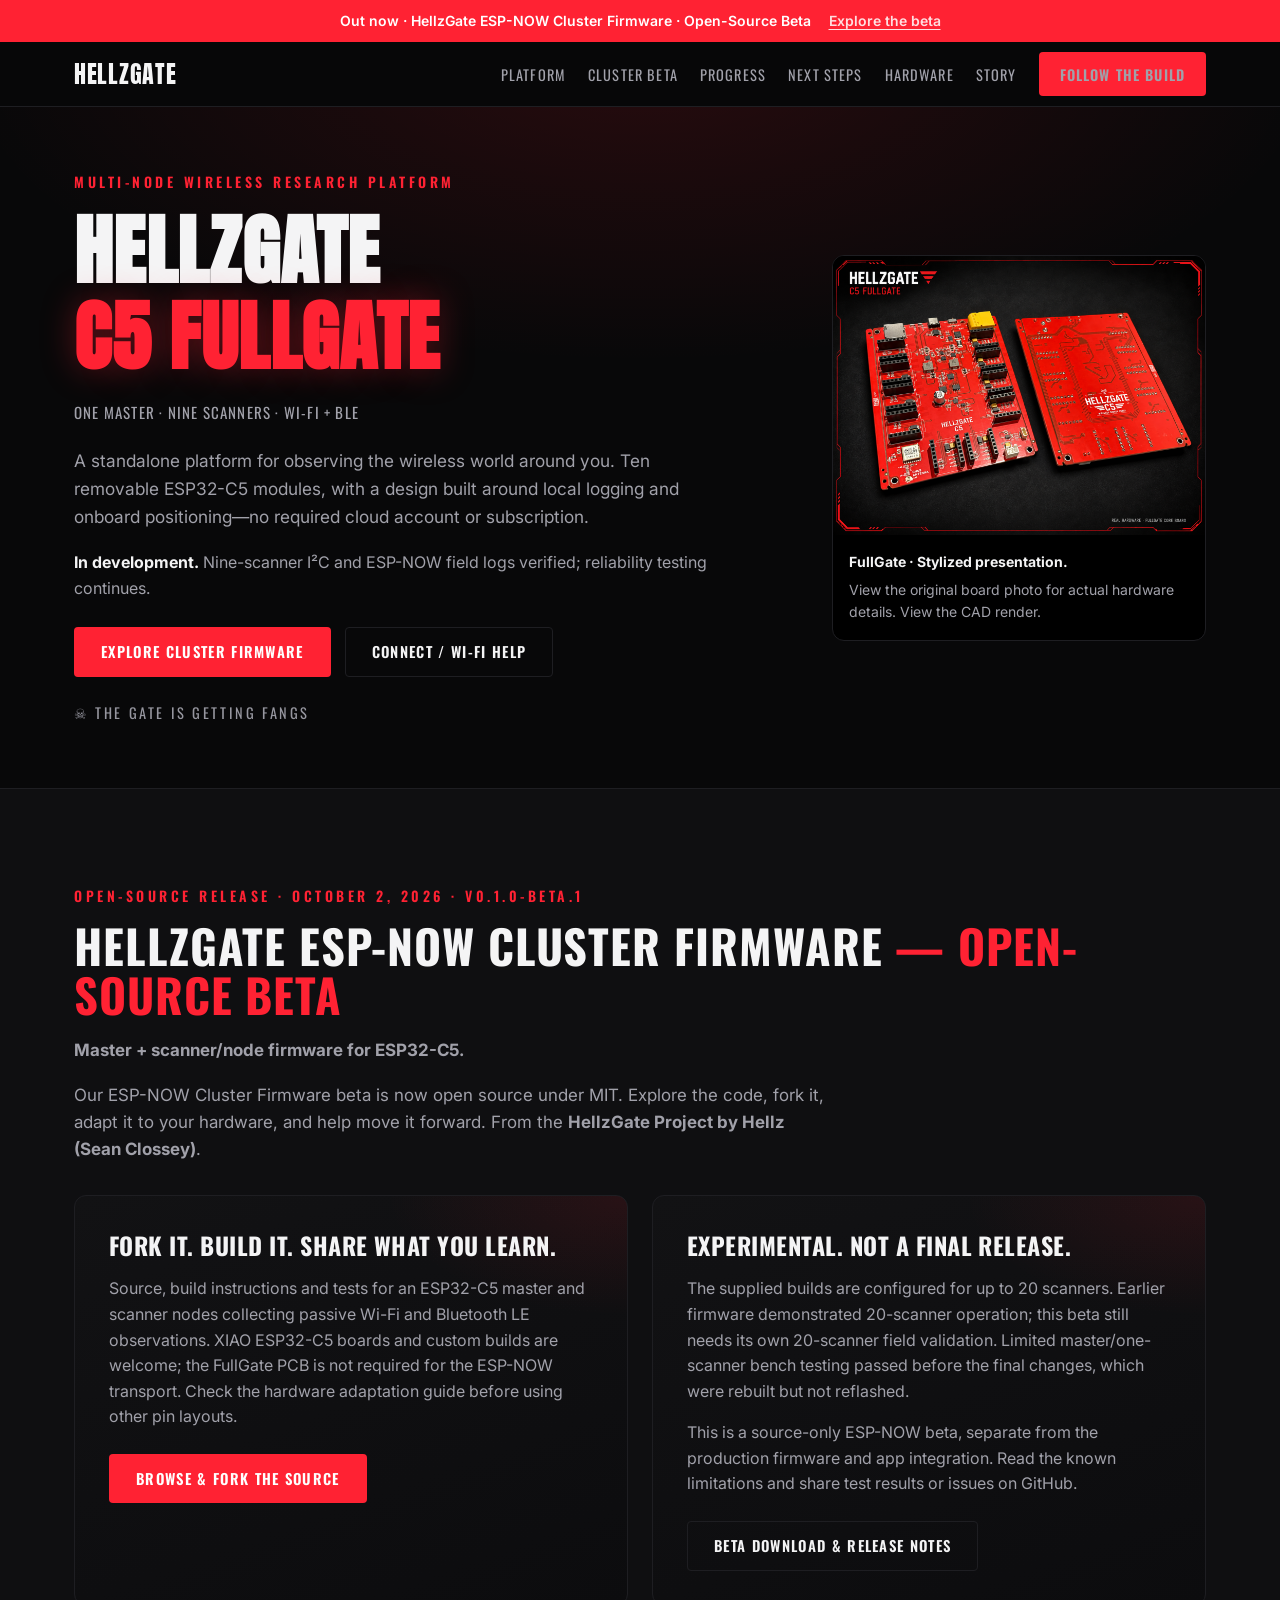
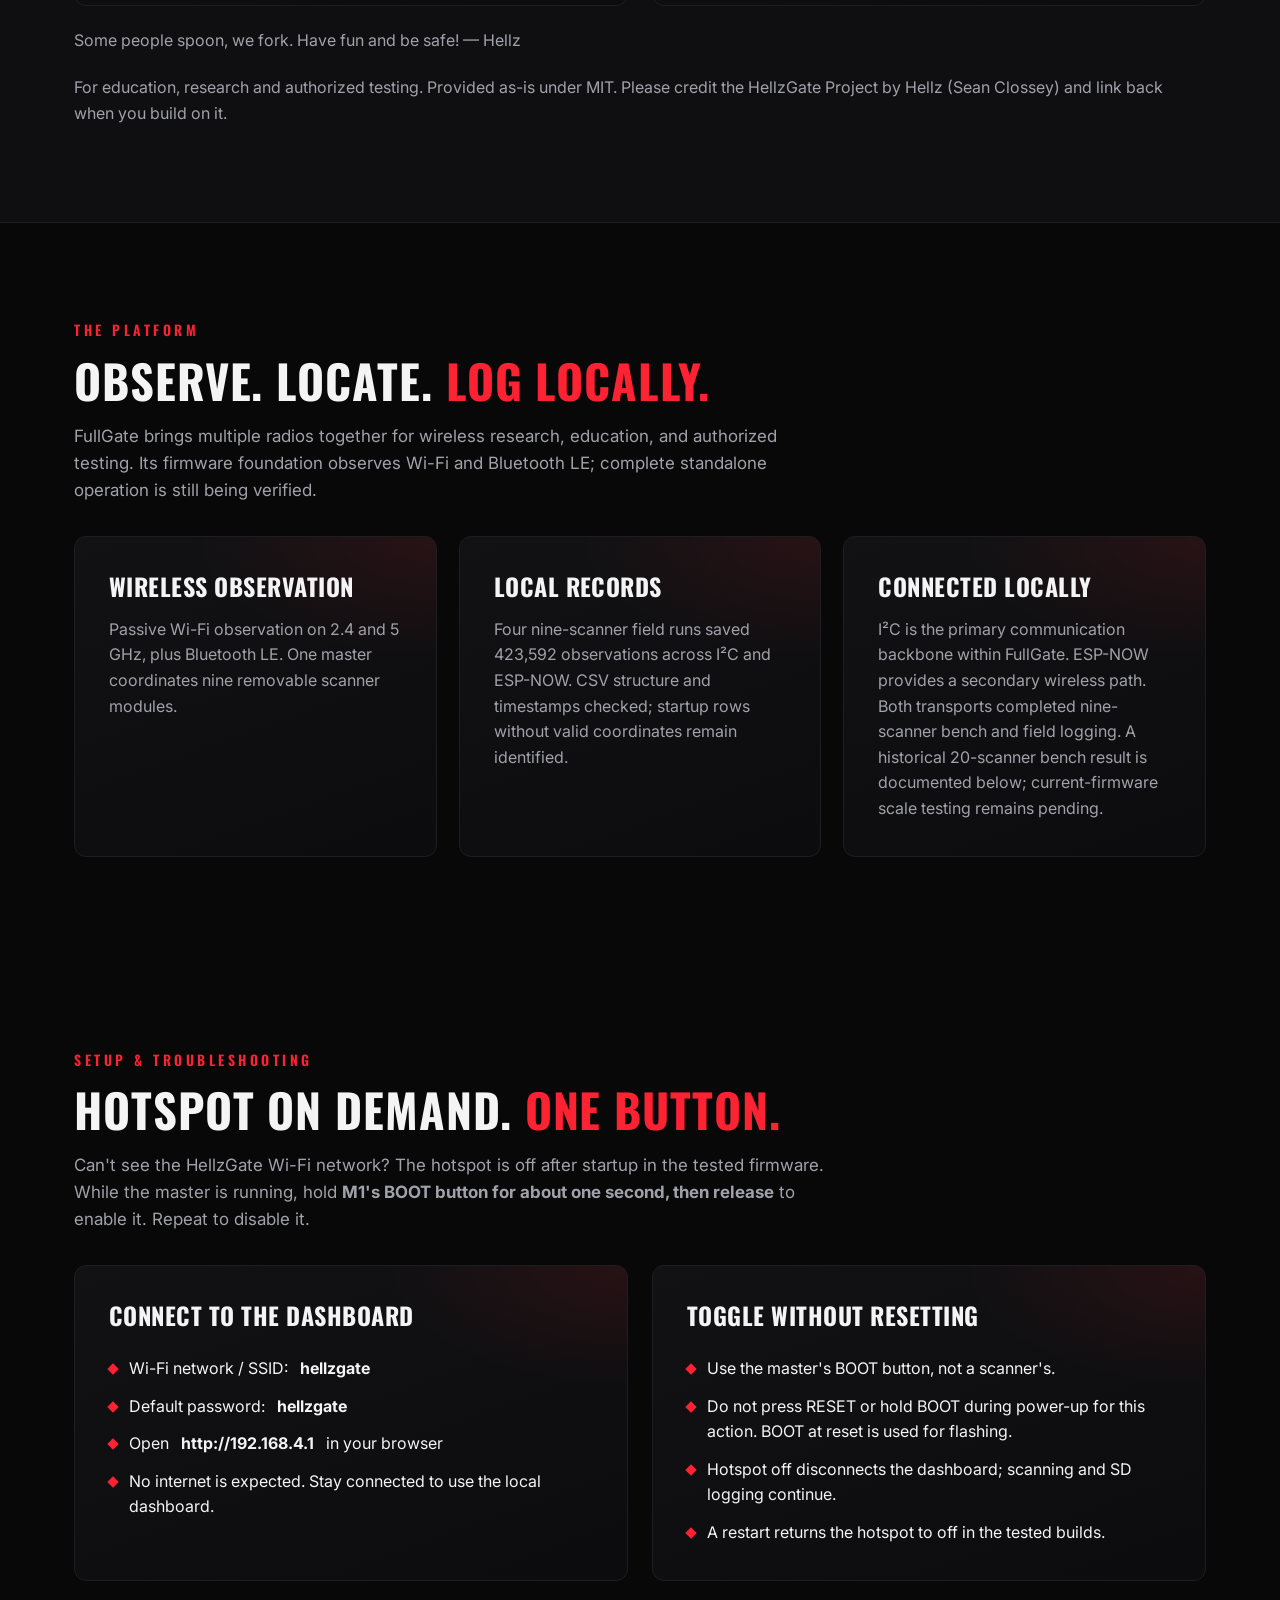
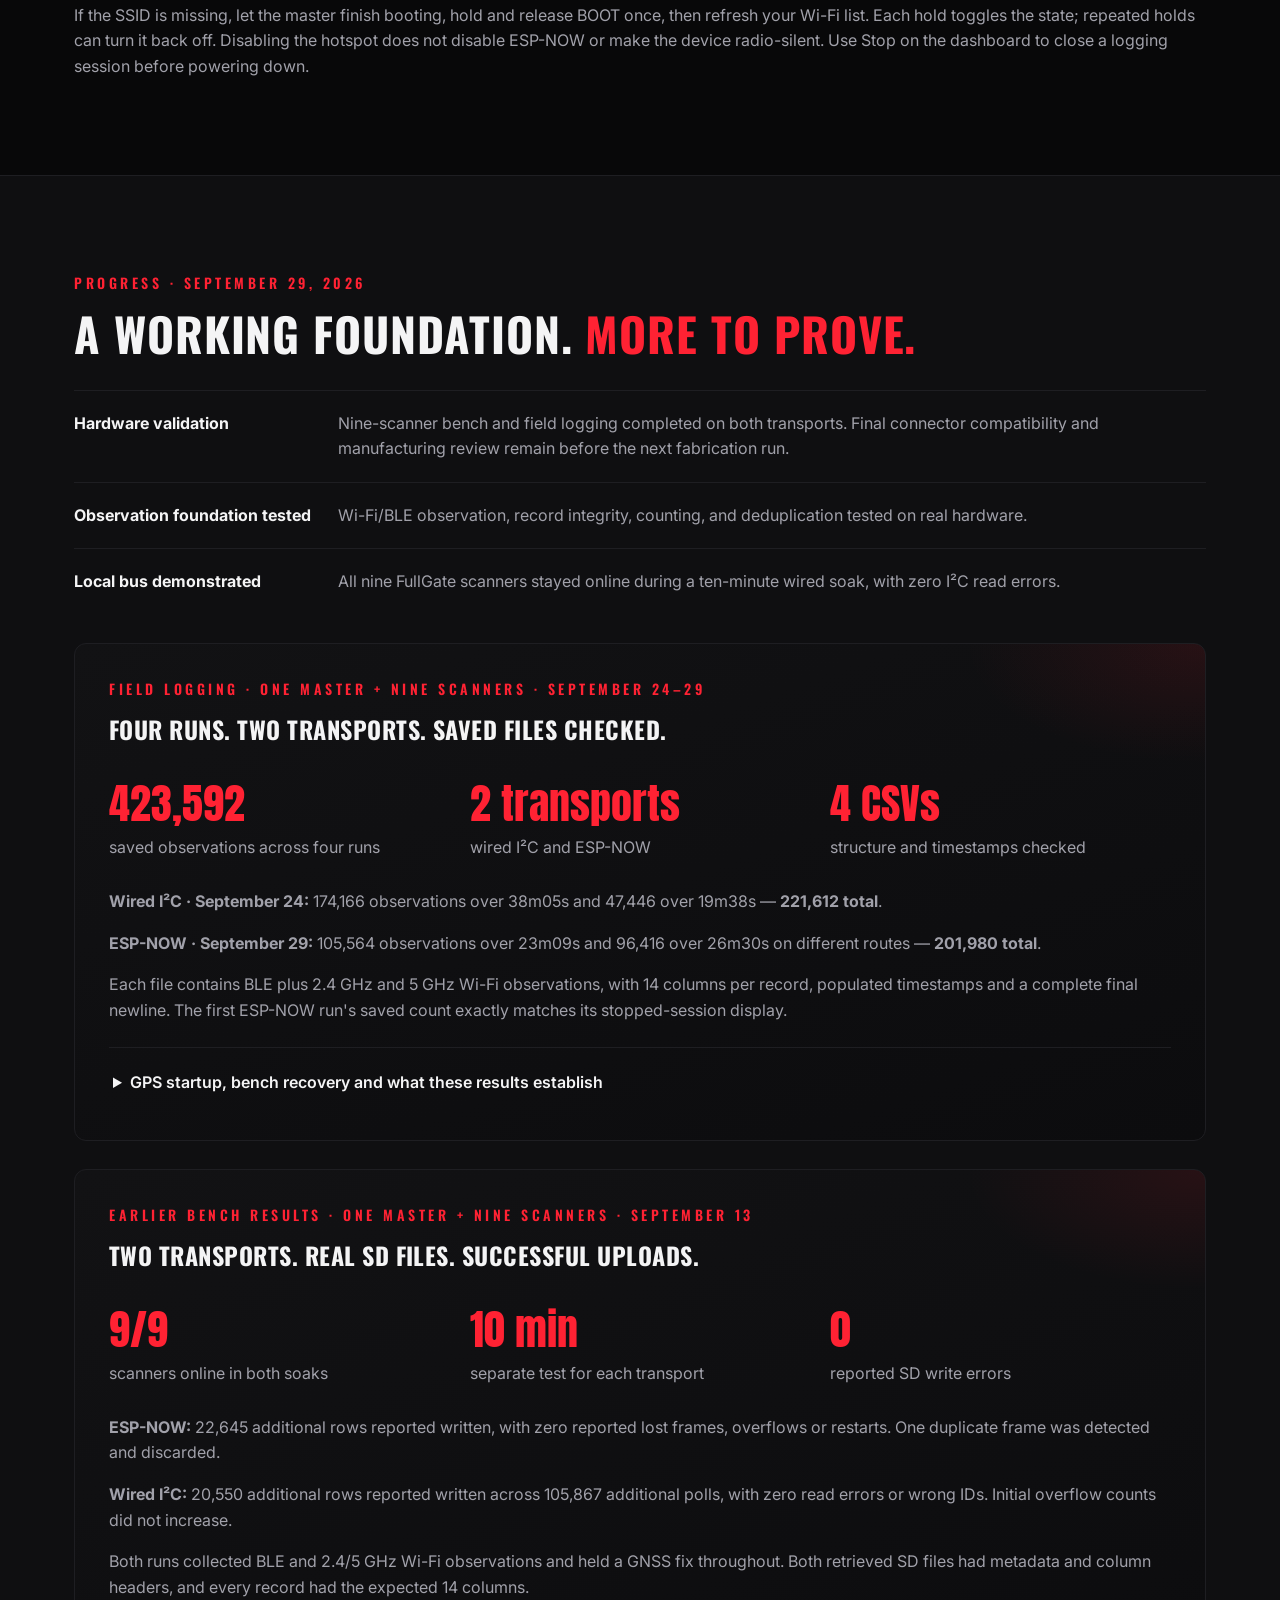
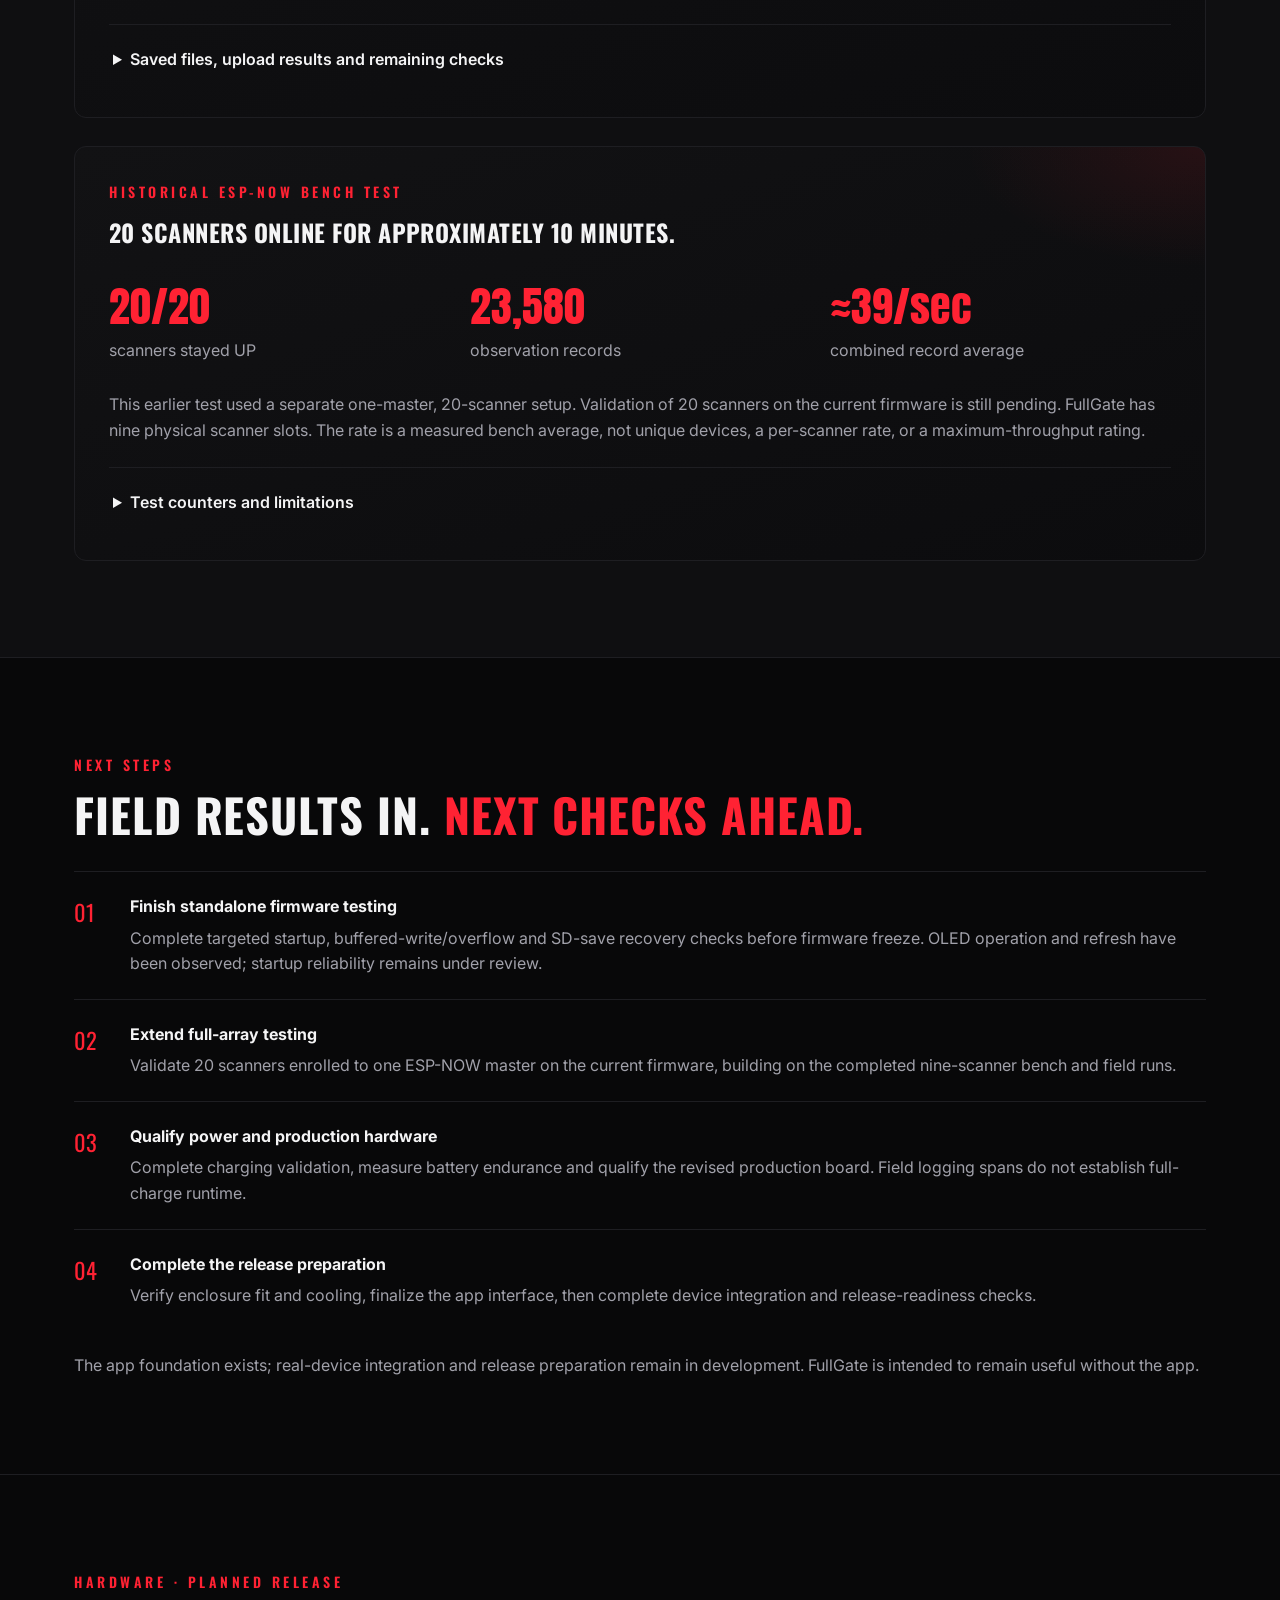
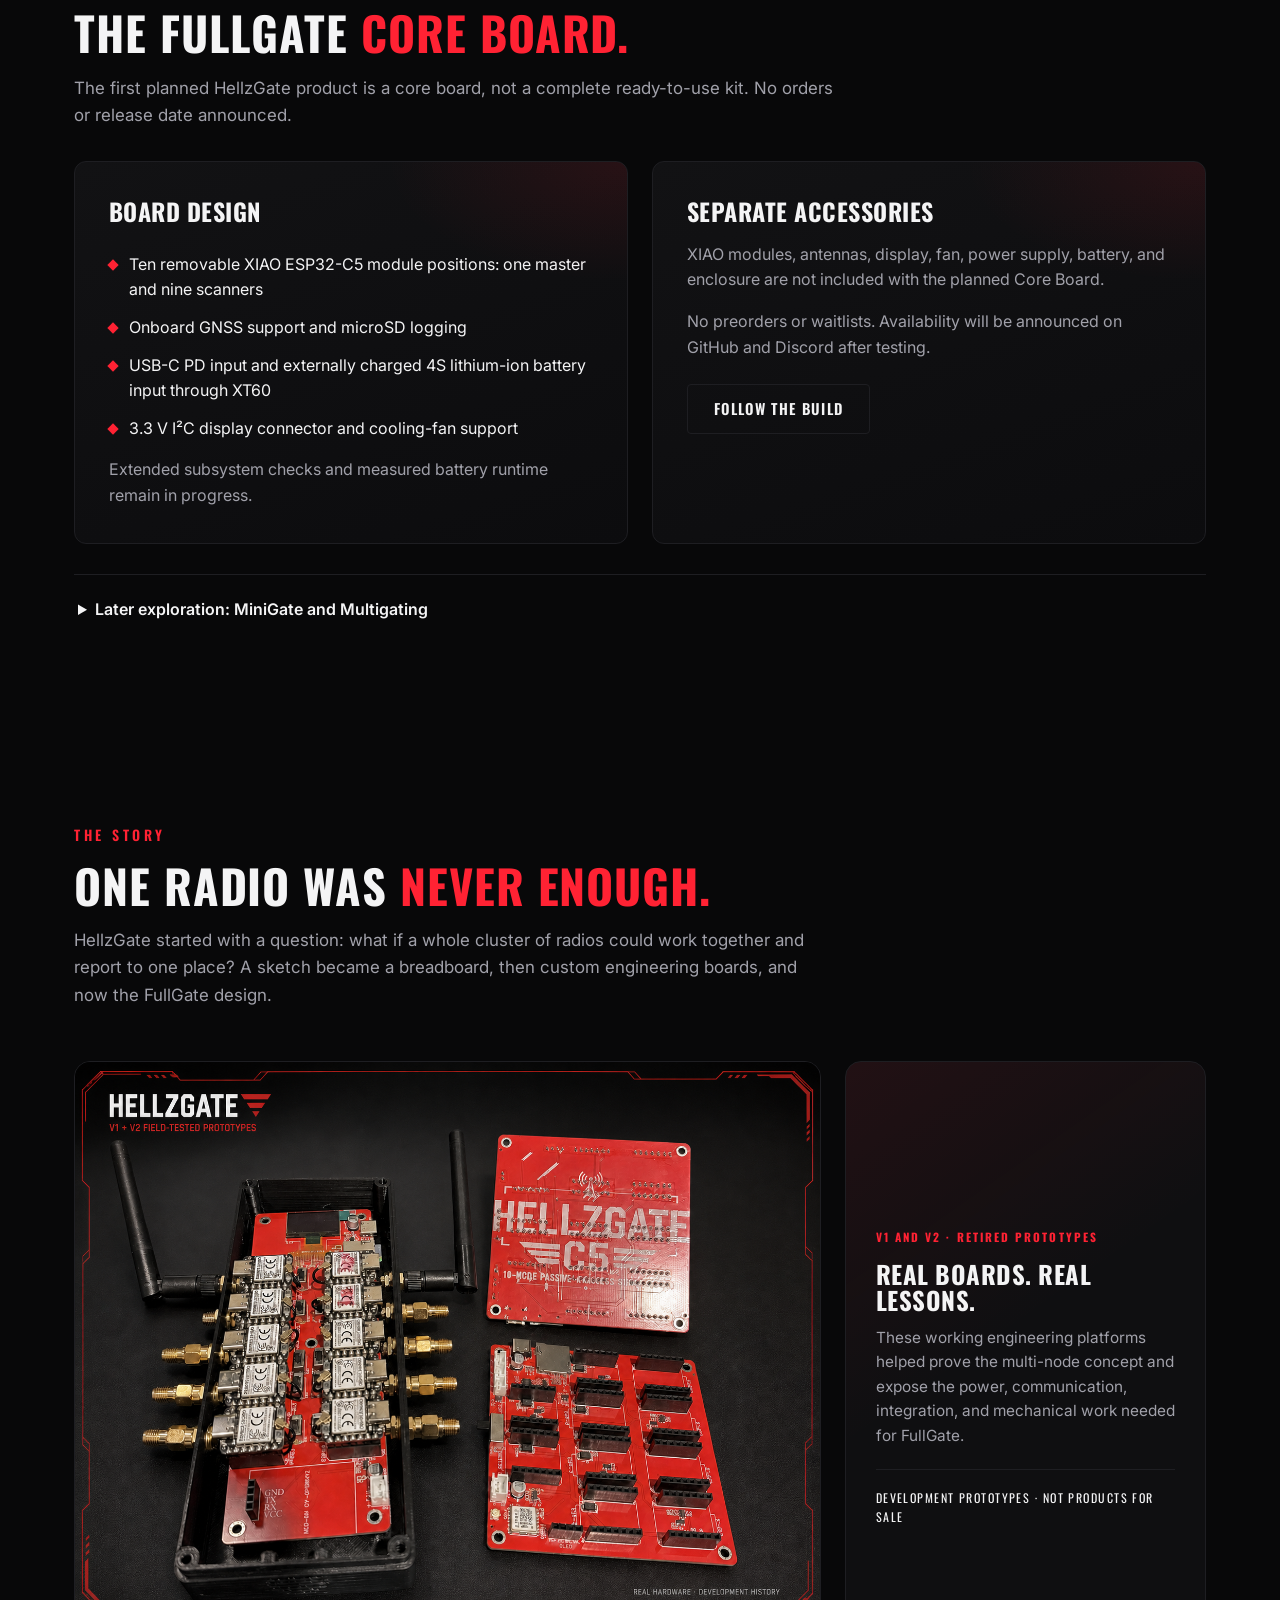
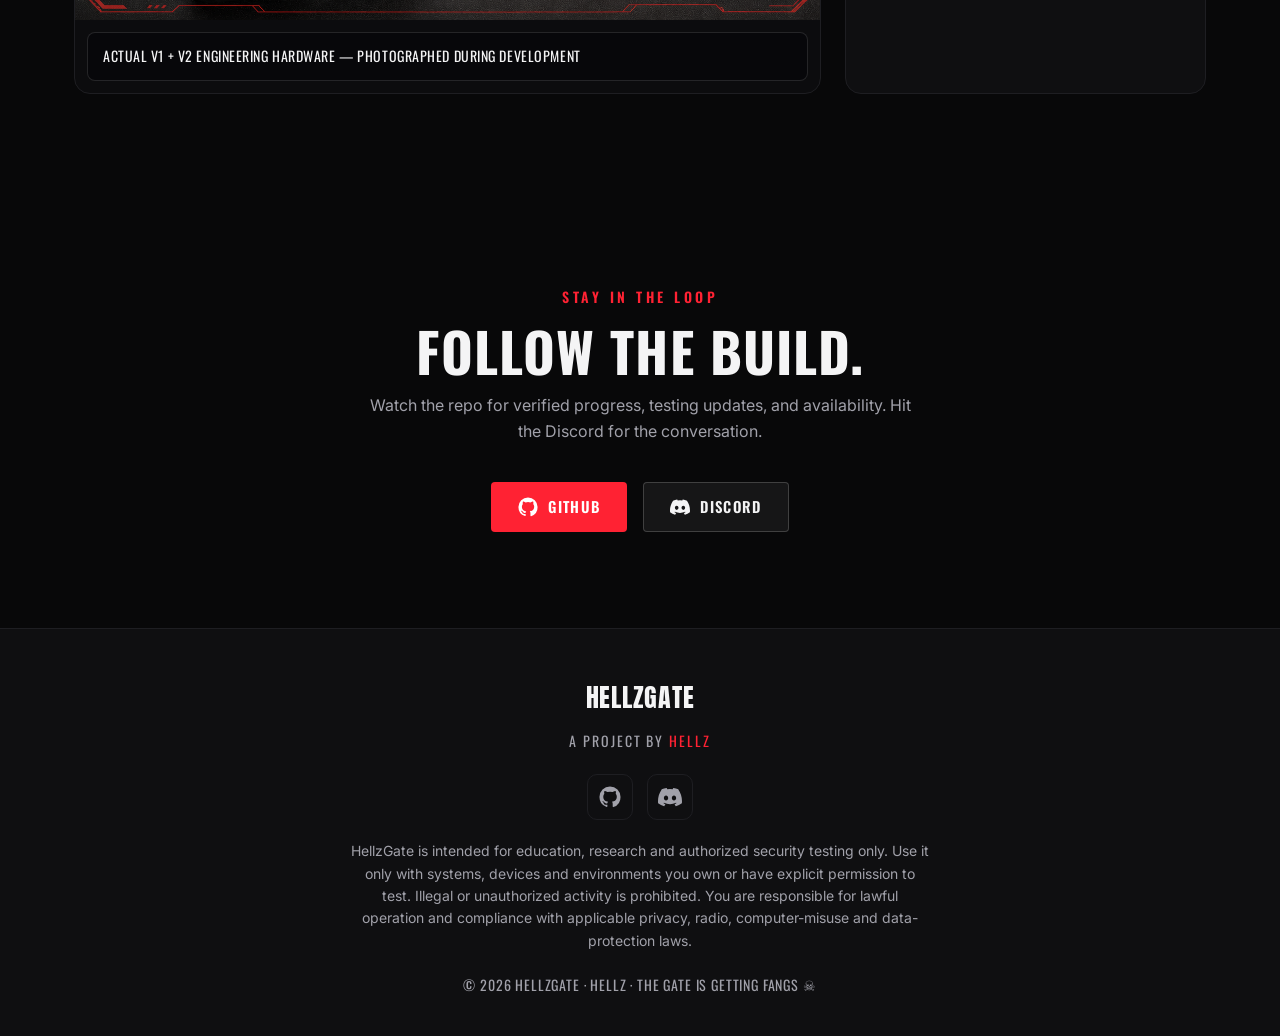
==== commit 9daa6642: "Announce ESP-NOW Cluster Firmware by name" ====
--- a/index.html
+++ b/index.html
@@ -34,13 +34,13 @@
 <body>
 
 <a class="skip-link" href="#what">Skip to content</a>
-<div class="announce-bar"><span>Out now · ESP-NOW open-source beta · MIT licensed</span><a href="#espnow-beta">Explore the beta</a></div>
+<div class="announce-bar"><span>Out now · HellzGate ESP-NOW Cluster Firmware · Open-Source Beta</span><a href="#espnow-beta">Explore the beta</a></div>
 <nav aria-label="Main navigation">
 <div class="wrap nav-in">
 <a href="#top" class="logo">HELLZGATE</a>
 <button class="burger" aria-controls="main-menu" aria-expanded="false" aria-label="Open navigation">☰</button>
 <div class="nav-links" id="main-menu">
-<a href="#what">Platform</a><a href="#espnow-beta">ESP-NOW Beta</a><a href="#progress">Progress</a><a href="#next">Next Steps</a><a href="#store">Hardware</a><a href="#journey">Story</a>
+<a href="#what">Platform</a><a href="#espnow-beta">Cluster Beta</a><a href="#progress">Progress</a><a href="#next">Next Steps</a><a href="#store">Hardware</a><a href="#journey">Story</a>
 <a href="#notify" class="btn btn-red nav-cta">Follow the Build</a>
 </div></div></nav>
 <main>
@@ -52,7 +52,7 @@
 <div class="tag">One master · Nine scanners · Wi-Fi + BLE</div>
 <p class="lead">A standalone platform for observing the wireless world around you. Ten removable ESP32-C5 modules, with a design built around local logging and onboard positioning—no required cloud account or subscription.</p>
 <p class="hero-status"><strong>In development.</strong> Nine-scanner I²C and ESP-NOW field logs verified; reliability testing continues.</p>
-<div class="cta-row"><a href="#espnow-beta" class="btn btn-red">Explore ESP-NOW Beta</a><a href="#hotspot" class="btn btn-ghost">Connect / Wi-Fi Help</a></div>
+<div class="cta-row"><a href="#espnow-beta" class="btn btn-red">Explore Cluster Firmware</a><a href="#hotspot" class="btn btn-ghost">Connect / Wi-Fi Help</a></div>
 <div class="fangs">☠ The gate is getting fangs</div>
 </div>
 <figure id="fullgate-render" class="core-render">
@@ -63,8 +63,9 @@
 <section id="espnow-beta" class="beta-release" aria-labelledby="beta-title">
 <div class="wrap">
 <div class="eyebrow">Open-source release · October 2, 2026 · v0.1.0-beta.1</div>
-<h2 id="beta-title">ESP-NOW beta. <span class="red">Yours to build on.</span></h2>
-<p class="lead-p section-intro">Our ESP-NOW community beta is now open source under MIT. Explore the code, fork it, adapt it to your hardware, and help move it forward. From the <strong>HellzGate Project by Hellz (Sean Clossey)</strong>.</p>
+<h2 id="beta-title">HellzGate ESP-NOW Cluster Firmware <span class="red">— Open-Source Beta</span></h2>
+<p class="lead-p"><strong>Master + scanner/node firmware for ESP32-C5.</strong></p>
+<p class="lead-p section-intro">Our ESP-NOW Cluster Firmware beta is now open source under MIT. Explore the code, fork it, adapt it to your hardware, and help move it forward. From the <strong>HellzGate Project by Hellz (Sean Clossey)</strong>.</p>
 <div class="hardware-grid">
 <article class="panel"><h3>Fork it. Build it. Share what you learn.</h3><p>Source, build instructions and tests for an ESP32-C5 master and scanner nodes collecting passive Wi-Fi and Bluetooth LE observations. XIAO ESP32-C5 boards and custom builds are welcome; the FullGate PCB is not required for the ESP-NOW transport. Check the hardware adaptation guide before using other pin layouts.</p><a class="btn btn-red" href="https://github.com/Hellz0wnzJ00/hellzgate-espnow">Browse &amp; fork the source</a></article>
 <article class="panel"><h3>Experimental. Not a final release.</h3><p>The supplied builds are configured for up to 20 scanners. Earlier firmware demonstrated 20-scanner operation; this beta still needs its own 20-scanner field validation. Limited master/one-scanner bench testing passed before the final changes, which were rebuilt but not reflashed.</p><p>This is a source-only ESP-NOW beta, separate from the production firmware and app integration. Read the known limitations and share test results or issues on GitHub.</p><a class="btn btn-ghost" href="https://github.com/Hellz0wnzJ00/hellzgate-espnow/releases/tag/v0.1.0-beta.1">Beta download &amp; release notes</a></article>
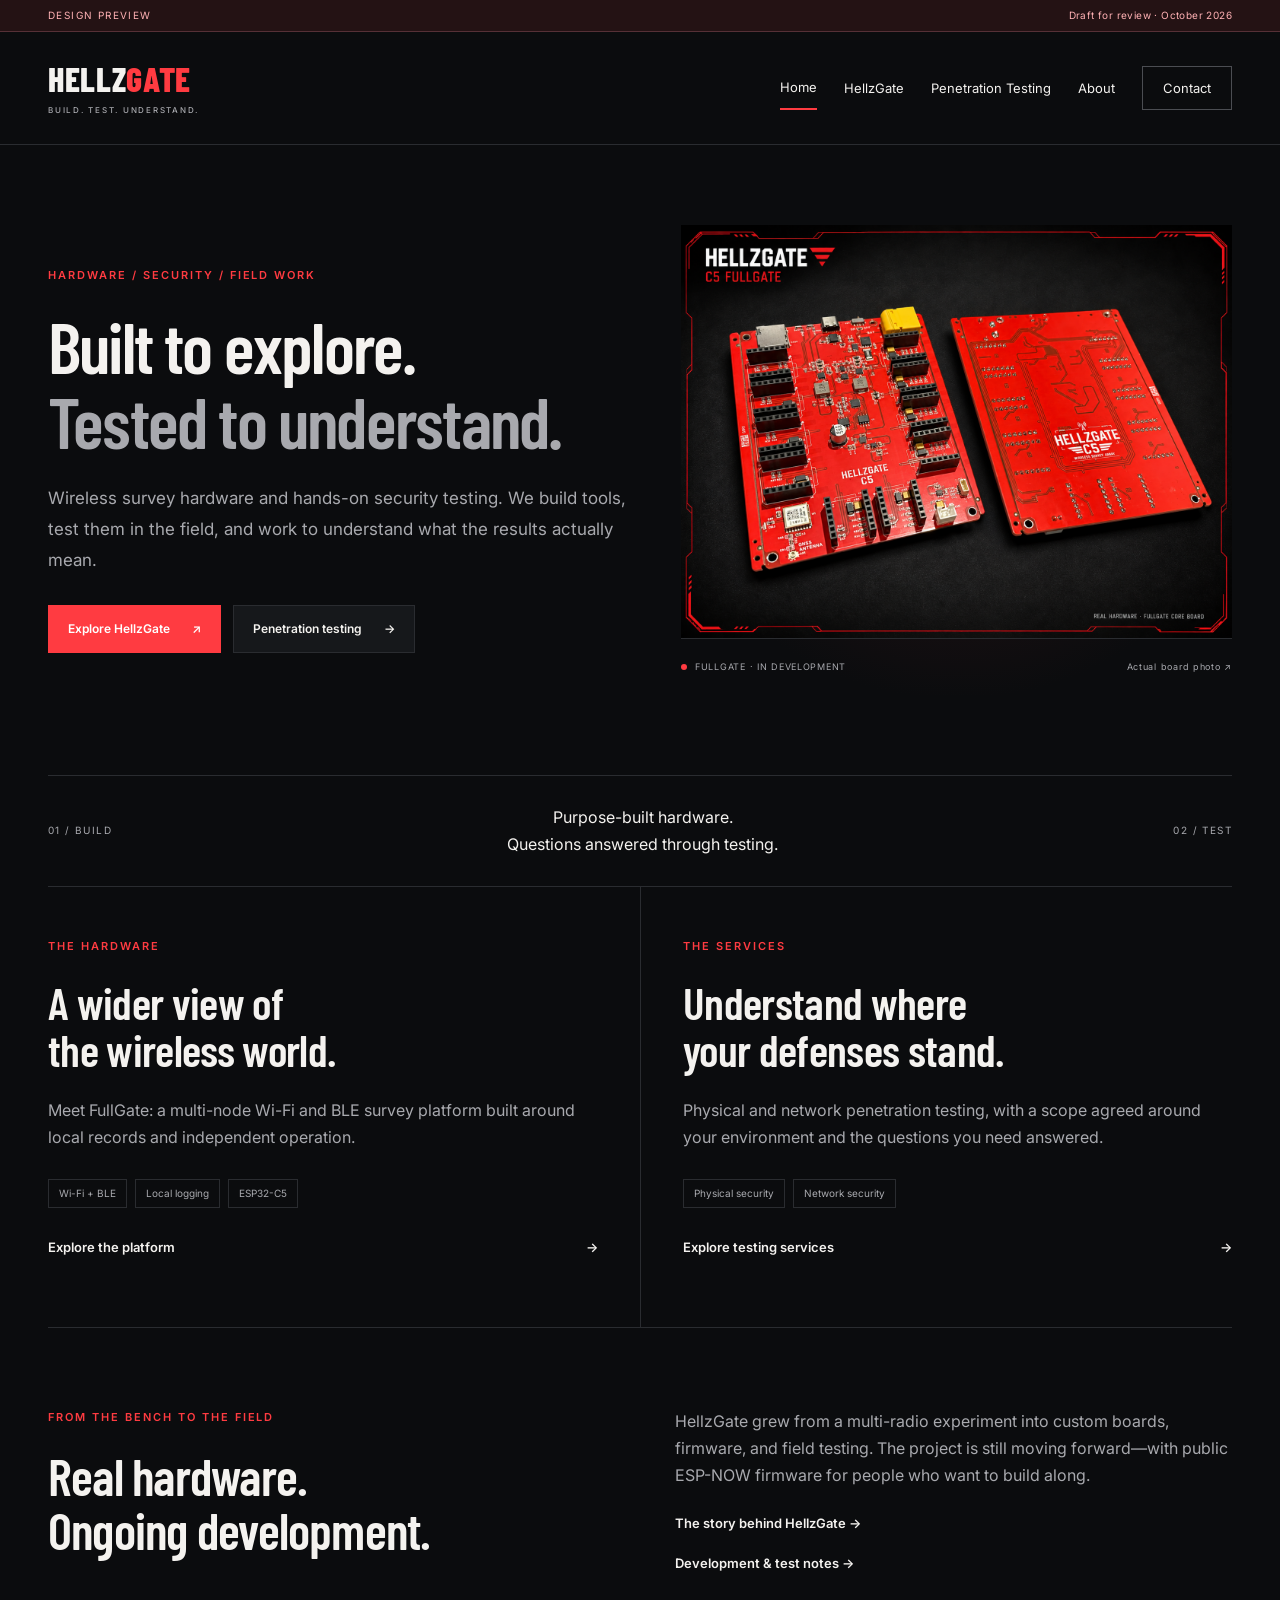
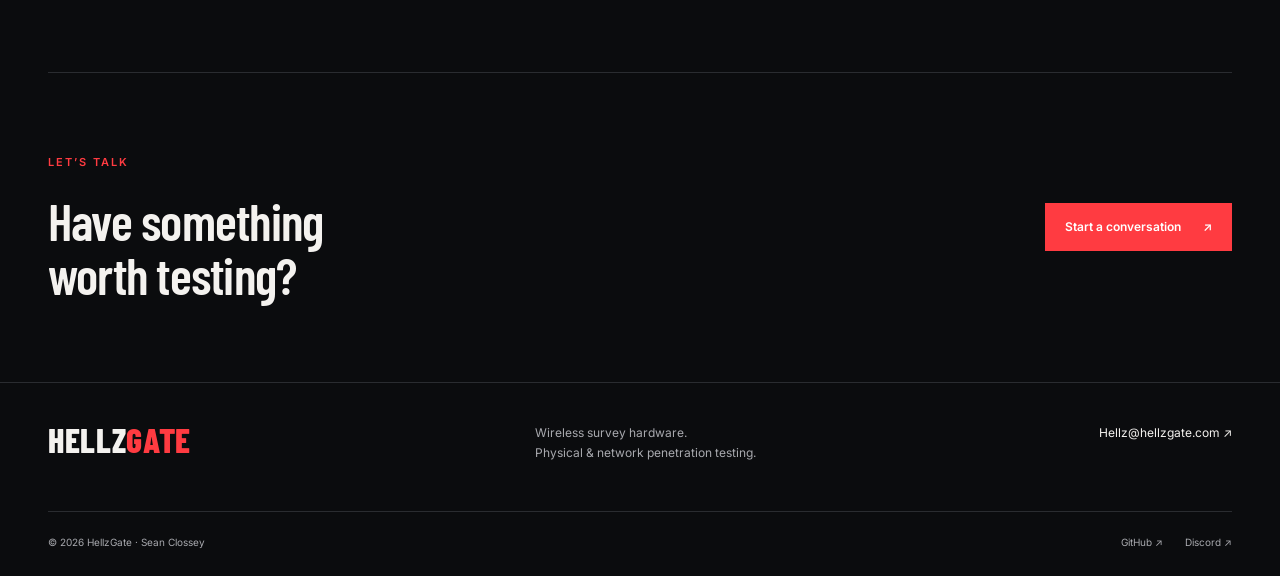
==== commit 2b9e0b87: "Draft multipage HellzGate website and penetration testing services" ====
--- a/index.html
+++ b/index.html
@@ -1,227 +1,2 @@
-<!DOCTYPE html>
-<html lang="en">
-<head>
-  <!-- Google Analytics -->
-  <script async src="https://www.googletagmanager.com/gtag/js?id=G-VSFLWY6VBK"></script>
-  <script>
-    window.dataLayer = window.dataLayer || [];
-    function gtag(){dataLayer.push(arguments);}
-    gtag('js', new Date());
-    gtag('config', 'G-VSFLWY6VBK');
-  </script>
-
-<meta charset="UTF-8">
-<meta name="viewport" content="width=device-width, initial-scale=1.0">
-<title>HellzGate C5 FullGate — Multi-Node Wireless Research Platform</title>
-<meta name="description" content="HellzGate C5 FullGate is a flexible multi-node wireless research platform with one master and nine removable ESP32-C5 nodes, onboard GNSS support, local microSD logging and no required cloud account. Intended for education, research and authorized testing.">
-
-<!-- Open Graph / social preview -->
-<meta property="og:type" content="website">
-<meta property="og:site_name" content="HellzGate">
-<meta property="og:title" content="HellzGate C5 FullGate — Multi-Node Wireless Research Platform">
-<meta property="og:description" content="One master, nine removable ESP32-C5 nodes, onboard GNSS support, local microSD logging and a firmware foundation for education, research and authorized testing.">
-<meta property="og:url" content="https://hellzgate.com/">
-<meta name="twitter:card" content="summary">
-<meta name="twitter:title" content="HellzGate C5 FullGate — Multi-Node Wireless Research Platform">
-<meta name="twitter:description" content="One master, nine removable ESP32-C5 nodes, onboard GNSS support, local logging and a flexible foundation for authorized wireless research.">
-<meta name="theme-color" content="#080809">
-
-<link rel="preconnect" href="https://fonts.googleapis.com">
-<link rel="preconnect" href="https://fonts.gstatic.com" crossorigin>
-<link href="https://fonts.googleapis.com/css2?family=Anton&family=Oswald:wght@400;500;600;700&family=Inter:wght@400;500;600&display=swap" rel="stylesheet">
-<link rel="stylesheet" href="styles.css">
-</head>
-<body>
-
-<a class="skip-link" href="#what">Skip to content</a>
-<div class="announce-bar"><span>Out now · HellzGate ESP-NOW Cluster Firmware · Open-Source Beta</span><a href="#espnow-beta">Explore the beta</a></div>
-<nav aria-label="Main navigation">
-<div class="wrap nav-in">
-<a href="#top" class="logo">HELLZGATE</a>
-<button class="burger" aria-controls="main-menu" aria-expanded="false" aria-label="Open navigation">☰</button>
-<div class="nav-links" id="main-menu">
-<a href="#what">Platform</a><a href="#espnow-beta">Cluster Beta</a><a href="#progress">Progress</a><a href="#next">Next Steps</a><a href="#store">Hardware</a><a href="#journey">Story</a>
-<a href="#notify" class="btn btn-red nav-cta">Follow the Build</a>
-</div></div></nav>
-<main>
-<header class="hero" id="top">
-<div class="wrap hero-grid">
-<div>
-<div class="eyebrow">Multi-Node Wireless Research Platform</div>
-<h1>HELLZGATE <span class="c5">C5 FULLGATE</span></h1>
-<div class="tag">One master · Nine scanners · Wi-Fi + BLE</div>
-<p class="lead">A standalone platform for observing the wireless world around you. Ten removable ESP32-C5 modules, with a design built around local logging and onboard positioning—no required cloud account or subscription.</p>
-<p class="hero-status"><strong>In development.</strong> Nine-scanner I²C and ESP-NOW field logs verified; reliability testing continues.</p>
-<div class="cta-row"><a href="#espnow-beta" class="btn btn-red">Explore Cluster Firmware</a><a href="#hotspot" class="btn btn-ghost">Connect / Wi-Fi Help</a></div>
-<div class="fangs">☠ The gate is getting fangs</div>
-</div>
-<figure id="fullgate-render" class="core-render">
-<a href="fullgate-display.png"><img src="fullgate-display.png" alt="FullGate boards in a black and red presentation graphic" fetchpriority="high"></a>
-<figcaption><strong>FullGate · Stylized presentation.</strong> <a href="fullgate-development.jpg">View the original board photo for actual hardware details.</a> <a href="fullgate-core-board-cad.jpg">View the CAD render.</a></figcaption>
-</figure>
-</div></header>
-<section id="espnow-beta" class="beta-release" aria-labelledby="beta-title">
-<div class="wrap">
-<div class="eyebrow">Open-source release · October 2, 2026 · v0.1.0-beta.1</div>
-<h2 id="beta-title">HellzGate ESP-NOW Cluster Firmware <span class="red">— Open-Source Beta</span></h2>
-<p class="lead-p"><strong>Master + scanner/node firmware for ESP32-C5.</strong></p>
-<p class="lead-p section-intro">Our ESP-NOW Cluster Firmware beta is now open source under MIT. Explore the code, fork it, adapt it to your hardware, and help move it forward. From the <strong>HellzGate Project by Hellz (Sean Clossey)</strong>.</p>
-<div class="hardware-grid">
-<article class="panel"><h3>Fork it. Build it. Share what you learn.</h3><p>Source, build instructions and tests for an ESP32-C5 master and scanner nodes collecting passive Wi-Fi and Bluetooth LE observations. XIAO ESP32-C5 boards and custom builds are welcome; the FullGate PCB is not required for the ESP-NOW transport. Check the hardware adaptation guide before using other pin layouts.</p><a class="btn btn-red" href="https://github.com/Hellz0wnzJ00/hellzgate-espnow">Browse &amp; fork the source</a></article>
-<article class="panel"><h3>Experimental. Not a final release.</h3><p>The supplied builds are configured for up to 20 scanners. Earlier firmware demonstrated 20-scanner operation; this beta still needs its own 20-scanner field validation. Limited master/one-scanner bench testing passed before the final changes, which were rebuilt but not reflashed.</p><p>This is a source-only ESP-NOW beta, separate from the production firmware and app integration. Read the known limitations and share test results or issues on GitHub.</p><a class="btn btn-ghost" href="https://github.com/Hellz0wnzJ00/hellzgate-espnow/releases/tag/v0.1.0-beta.1">Beta download &amp; release notes</a></article>
-</div>
-<p class="note">Some people spoon, we fork. Have fun and be safe! — Hellz</p>
-<p class="note">For education, research and authorized testing. Provided as-is under MIT. Please credit the HellzGate Project by Hellz (Sean Clossey) and link back when you build on it.</p>
-</div></section>
-<section id="what">
-<div class="wrap">
-<div class="eyebrow">The Platform</div>
-<h2>Observe. Locate. <span class="red">Log locally.</span></h2>
-<p class="lead-p section-intro">FullGate brings multiple radios together for wireless research, education, and authorized testing. Its firmware foundation observes Wi-Fi and Bluetooth LE; complete standalone operation is still being verified.</p>
-<div class="capability-grid">
-<article class="panel"><h3>Wireless observation</h3><p>Passive Wi-Fi observation on 2.4 and 5 GHz, plus Bluetooth LE. One master coordinates nine removable scanner modules.</p></article>
-<article class="panel"><h3>Local records</h3><p>Four nine-scanner field runs saved 423,592 observations across I²C and ESP-NOW. CSV structure and timestamps checked; startup rows without valid coordinates remain identified.</p></article>
-<article class="panel"><h3>Connected locally</h3><p>I²C is the primary communication backbone within FullGate. ESP-NOW provides a secondary wireless path. Both transports completed nine-scanner bench and field logging. A historical 20-scanner bench result is documented below; current-firmware scale testing remains pending.</p></article>
-</div>
-</div></section>
-<section id="hotspot">
-<div class="wrap">
-<div class="eyebrow">Setup &amp; Troubleshooting</div>
-<h2>Hotspot on demand. <span class="red">One button.</span></h2>
-<p class="lead-p section-intro">Can't see the HellzGate Wi-Fi network? The hotspot is off after startup in the tested firmware. While the master is running, hold <strong>M1's BOOT button for about one second, then release</strong> to enable it. Repeat to disable it.</p>
-<div class="hardware-grid">
-<article class="panel"><h3>Connect to the dashboard</h3><ul class="spec-list">
-<li>Wi-Fi network / SSID: <strong>hellzgate</strong></li>
-<li>Default password: <strong>hellzgate</strong></li>
-<li>Open <strong>http://192.168.4.1</strong> in your browser</li>
-<li>No internet is expected. Stay connected to use the local dashboard.</li>
-</ul></article>
-<article class="panel"><h3>Toggle without resetting</h3><ul class="spec-list">
-<li>Use the master's BOOT button, not a scanner's.</li>
-<li>Do not press RESET or hold BOOT during power-up for this action. BOOT at reset is used for flashing.</li>
-<li>Hotspot off disconnects the dashboard; scanning and SD logging continue.</li>
-<li>A restart returns the hotspot to off in the tested builds.</li>
-</ul></article>
-</div>
-<p class="note">If the SSID is missing, let the master finish booting, hold and release BOOT once, then refresh your Wi-Fi list. Each hold toggles the state; repeated holds can turn it back off. Disabling the hotspot does not disable ESP-NOW or make the device radio-silent. Use Stop on the dashboard to close a logging session before powering down.</p>
-</div></section>
-<section id="progress" class="features">
-<div class="wrap">
-<div class="eyebrow">Progress · September 29, 2026</div>
-<h2>A working foundation. <span class="red">More to prove.</span></h2>
-<ul class="milestones">
-<li><strong>Hardware validation</strong><span>Nine-scanner bench and field logging completed on both transports. Final connector compatibility and manufacturing review remain before the next fabrication run.</span></li>
-<li><strong>Observation foundation tested</strong><span>Wi-Fi/BLE observation, record integrity, counting, and deduplication tested on real hardware.</span></li>
-<li><strong>Local bus demonstrated</strong><span>All nine FullGate scanners stayed online during a ten-minute wired soak, with zero I²C read errors.</span></li>
-</ul>
-<div class="panel bench-result">
-<div class="eyebrow">Field logging · One master + nine scanners · September 24–29</div>
-<h3>Four runs. Two transports. Saved files checked.</h3>
-<div class="results-grid"><div><strong>423,592</strong><span>saved observations across four runs</span></div><div><strong>2 transports</strong><span>wired I²C and ESP-NOW</span></div><div><strong>4 CSVs</strong><span>structure and timestamps checked</span></div></div>
-<p><strong>Wired I²C · September 24:</strong> 174,166 observations over 38m05s and 47,446 over 19m38s — <strong>221,612 total</strong>.</p>
-<p><strong>ESP-NOW · September 29:</strong> 105,564 observations over 23m09s and 96,416 over 26m30s on different routes — <strong>201,980 total</strong>.</p>
-<p>Each file contains BLE plus 2.4 GHz and 5 GHz Wi-Fi observations, with 14 columns per record, populated timestamps and a complete final newline. The first ESP-NOW run's saved count exactly matches its stopped-session display.</p>
-<details><summary>GPS startup, bench recovery and what these results establish</summary>
-<p>Initial rows have zero coordinates: 2,069 and 339 in the I²C files; 1,043 and 503 in the ESP-NOW files. Later records have nonzero coordinates. Those startup placeholders are not valid locations. Raw logs, addresses and route coordinates remain private.</p>
-<p>A separate September 29 ESP-NOW bench run saved 34,780 observations over 17m04s, matching its logged close. A controlled scanner reset showed nine-to-eight-to-nine recovery while the other scanners continued delivering records; the phone dashboard operated alongside logging.</p>
-<p>Counts are observations, not unique devices. Durations span the first and last saved records, not battery endurance. Different routes and firmware builds prevent treating these totals as a transport benchmark. CSVs alone do not prove zero radio loss or uninterrupted node uptime; no independent Stop count was available for the second ESP-NOW field run.</p>
-</details>
-</div>
-<div class="panel bench-result">
-<div class="eyebrow">Earlier bench results · One master + nine scanners · September 13</div>
-<h3>Two transports. Real SD files. Successful uploads.</h3>
-<div class="results-grid"><div><strong>9/9</strong><span>scanners online in both soaks</span></div><div><strong>10 min</strong><span>separate test for each transport</span></div><div><strong>0</strong><span>reported SD write errors</span></div></div>
-<p><strong>ESP-NOW:</strong> 22,645 additional rows reported written, with zero reported lost frames, overflows or restarts. One duplicate frame was detected and discarded.</p>
-<p><strong>Wired I²C:</strong> 20,550 additional rows reported written across 105,867 additional polls, with zero read errors or wrong IDs. Initial overflow counts did not increase.</p>
-<p>Both runs collected BLE and 2.4/5 GHz Wi-Fi observations and held a GNSS fix throughout. Both retrieved SD files had metadata and column headers, and every record had the expected 14 columns.</p>
-<details><summary>Saved files, upload results and remaining checks</summary>
-<p>The ESP-NOW file contained 47,273 records, all accepted by the tested upload service. The I²C file contained 29,102 records; an upload copy removed 63 placeholder timestamps, and all remaining 29,039 records were accepted. File totals include recording outside the timed soak windows. This verifies the tested upload path, not every service.</p>
-<p>These September 13 results are retained as history. Field results are above; battery endurance and charging validation remain separate checks. Neither bench nor field runs alone establish production readiness.</p>
-</details>
-</div>
-<div class="panel bench-result">
-<div class="eyebrow">Historical ESP-NOW bench test</div>
-<h3>20 scanners online for approximately 10 minutes.</h3>
-<div class="results-grid"><div><strong>20/20</strong><span>scanners stayed UP</span></div><div><strong>23,580</strong><span>observation records</span></div><div><strong>≈39/sec</strong><span>combined record average</span></div></div>
-<p>This earlier test used a separate one-master, 20-scanner setup. Validation of 20 scanners on the current firmware is still pending. FullGate has nine physical scanner slots. The rate is a measured bench average, not unique devices, a per-scanner rate, or a maximum-throughput rating.</p>
-<details><summary>Test counters and limitations</summary>
-<p>The timed window recorded 13,782 frames, no new reported lost frames, overflow, dropouts, or restarts, one new duplicate indication, and zero bad-CRC, bad-field, or table-full errors.</p>
-<p>These are timed-window deltas, not cumulative startup counters. All scanners had antennas, but antenna types and observation loads differed. This does not establish maximum RF capacity or complete field performance.</p>
-</details>
-</div>
-</div></section>
-<section id="next">
-<div class="wrap">
-<div class="eyebrow">Next Steps</div><h2>Field results in. <span class="red">Next checks ahead.</span></h2>
-<ol class="roadmap">
-<li><strong>Finish standalone firmware testing</strong><span>Complete targeted startup, buffered-write/overflow and SD-save recovery checks before firmware freeze. OLED operation and refresh have been observed; startup reliability remains under review.</span></li>
-<li><strong>Extend full-array testing</strong><span>Validate 20 scanners enrolled to one ESP-NOW master on the current firmware, building on the completed nine-scanner bench and field runs.</span></li>
-<li><strong>Qualify power and production hardware</strong><span>Complete charging validation, measure battery endurance and qualify the revised production board. Field logging spans do not establish full-charge runtime.</span></li>
-<li><strong>Complete the release preparation</strong><span>Verify enclosure fit and cooling, finalize the app interface, then complete device integration and release-readiness checks.</span></li>
-</ol>
-<p class="note">The app foundation exists; real-device integration and release preparation remain in development. FullGate is intended to remain useful without the app.</p>
-</div></section>
-<section class="store" id="store">
-<div class="wrap">
-<div class="eyebrow">Hardware · Planned Release</div><h2>The FullGate <span class="red">Core Board.</span></h2>
-<p class="lead-p section-intro">The first planned HellzGate product is a core board, not a complete ready-to-use kit. No orders or release date announced.</p>
-<div id="hz-buy-active" hidden><div id="product-component-hellzgate"></div></div>
-<div id="hz-coming-soon" class="hardware-grid">
-<div class="panel"><h3>Board design</h3><ul class="spec-list">
-<li>Ten removable XIAO ESP32-C5 module positions: one master and nine scanners</li>
-<li>Onboard GNSS support and microSD logging</li>
-<li>USB-C PD input and externally charged 4S lithium-ion battery input through XT60</li>
-<li>3.3 V I²C display connector and cooling-fan support</li>
-</ul><p class="note">Extended subsystem checks and measured battery runtime remain in progress.</p></div>
-<div class="panel"><h3>Separate accessories</h3><p>XIAO modules, antennas, display, fan, power supply, battery, and enclosure are not included with the planned Core Board.</p><p class="note">No preorders or waitlists. Availability will be announced on GitHub and Discord after testing.</p><a class="btn btn-ghost" href="#notify">Follow the Build</a></div>
-</div>
-<details class="future"><summary>Later exploration: MiniGate and Multigating</summary><p>MiniGate is a future compact platform, with specifications and timing to follow after FullGate validation.</p><p>Multigating would link independently powered FullGates wirelessly through their local masters to a central collector. It is exploratory, not an implemented feature.</p></details>
-</div></section>
-<section class="journey" id="journey">
-<div class="wrap">
-<div class="eyebrow">The Story</div><h2>One radio was <span class="red">never enough.</span></h2>
-<p class="lead-p section-intro">HellzGate started with a question: what if a whole cluster of radios could work together and report to one place? A sketch became a breadboard, then custom engineering boards, and now the FullGate design.</p>
-<div class="prototype-proof">
-<figure class="prototype-photo"><img src="prototype-v1-v2-field-tested.png" alt="Actual HellzGate V1 and V2 field-tested prototype circuit boards" loading="lazy"><figcaption>Actual V1 + V2 engineering hardware — photographed during development</figcaption></figure>
-<div class="prototype-copy"><div class="proof-tag">V1 and V2 · Retired prototypes</div><h3>Real boards. Real lessons.</h3><p>These working engineering platforms helped prove the multi-node concept and expose the power, communication, integration, and mechanical work needed for FullGate.</p><div class="not-sale">Development prototypes · Not products for sale</div></div>
-</div>
-</div></section>
-</main>
-<section class="cta" id="notify">
-<div class="wrap">
-<div class="eyebrow" style="text-align:center">Stay in the Loop</div>
-<h2>Follow the build.</h2>
-<p>Watch the repo for verified progress, testing updates, and availability. Hit the Discord for the conversation.</p>
-<div style="display:flex;gap:16px;justify-content:center;flex-wrap:wrap;margin-top:8px">
-<a href="https://github.com/Hellz0wnzJ00" target="_blank" rel="noopener" class="btn btn-red" style="display:inline-flex;align-items:center;gap:10px;text-decoration:none">
-<svg width="20" height="20" viewBox="0 0 24 24" fill="currentColor" aria-hidden="true"><path d="M12 .5A11.5 11.5 0 0 0 .5 12a11.5 11.5 0 0 0 7.86 10.92c.58.1.79-.25.79-.56v-2c-3.2.7-3.88-1.36-3.88-1.36-.53-1.34-1.29-1.7-1.29-1.7-1.05-.72.08-.7.08-.7 1.16.08 1.77 1.2 1.77 1.2 1.03 1.77 2.7 1.26 3.36.96.1-.75.4-1.26.72-1.55-2.55-.29-5.24-1.28-5.24-5.7 0-1.26.45-2.29 1.19-3.1-.12-.29-.52-1.46.11-3.05 0 0 .97-.31 3.18 1.18a11 11 0 0 1 5.8 0c2.2-1.49 3.17-1.18 3.17-1.18.63 1.59.23 2.76.11 3.05.74.81 1.19 1.84 1.19 3.1 0 4.43-2.7 5.4-5.26 5.69.41.36.78 1.05.78 2.12v3.15c0 .31.21.67.8.56A11.5 11.5 0 0 0 23.5 12 11.5 11.5 0 0 0 12 .5Z"/></svg>
-GitHub
-</a>
-<a href="https://discord.gg/dhMhEgHwXe" target="_blank" rel="noopener" class="btn" style="display:inline-flex;align-items:center;gap:10px;text-decoration:none;background:rgba(255,255,255,.06);border-color:rgba(255,255,255,.18);color:#f4f4f5" onmouseover="this.style.borderColor='#ff2233';this.style.background='rgba(255,34,51,.06)'" onmouseout="this.style.borderColor='rgba(255,255,255,.18)';this.style.background='rgba(255,255,255,.06)'">
-<svg width="20" height="20" viewBox="0 0 24 24" fill="currentColor" aria-hidden="true"><path d="M20.32 4.37A19.8 19.8 0 0 0 15.4 2.9a.07.07 0 0 0-.08.03c-.2.38-.44.87-.6 1.25a18.3 18.3 0 0 0-5.46 0c-.16-.39-.4-.87-.61-1.25a.08.08 0 0 0-.08-.03 19.7 19.7 0 0 0-4.9 1.47.07.07 0 0 0-.03.03C.53 9.09-.32 13.68.1 18.22a.08.08 0 0 0 .03.05 19.9 19.9 0 0 0 5.99 3 .08.08 0 0 0 .08-.02c.46-.63.87-1.29 1.23-1.99a.08.08 0 0 0-.04-.11c-.65-.25-1.27-.55-1.87-.89a.08.08 0 0 1-.01-.13l.37-.29a.07.07 0 0 1 .08-.01c3.92 1.79 8.18 1.79 12.06 0a.07.07 0 0 1 .08 0l.37.3a.08.08 0 0 1-.01.13c-.6.34-1.22.64-1.87.89a.08.08 0 0 0-.04.11c.36.7.78 1.36 1.23 1.99a.08.08 0 0 0 .08.02 19.8 19.8 0 0 0 6-3 .08.08 0 0 0 .03-.05c.5-5.25-.84-9.8-3.55-13.82a.06.06 0 0 0-.03-.03ZM8.02 15.45c-1.18 0-2.15-1.08-2.15-2.42 0-1.33.95-2.42 2.15-2.42 1.21 0 2.18 1.1 2.16 2.42 0 1.34-.95 2.42-2.16 2.42Zm7.97 0c-1.18 0-2.15-1.08-2.15-2.42 0-1.33.95-2.42 2.15-2.42 1.21 0 2.18 1.1 2.16 2.42 0 1.34-.94 2.42-2.16 2.42Z"/></svg>
-Discord
-</a>
-</div>
-</div>
-</section>
-
-<footer>
-<div class="wrap">
-<div class="foot-logo">HELLZGATE</div>
-<div class="built-by">A project by <span class="red">Hellz</span></div>
-<div class="socials">
-<a href="https://github.com/Hellz0wnzJ00" target="_blank" rel="noopener" aria-label="GitHub" title="GitHub">
-<svg width="22" height="22" viewBox="0 0 24 24" fill="currentColor"><path d="M12 .5A11.5 11.5 0 0 0 .5 12a11.5 11.5 0 0 0 7.86 10.92c.58.1.79-.25.79-.56v-2c-3.2.7-3.88-1.36-3.88-1.36-.53-1.34-1.29-1.7-1.29-1.7-1.05-.72.08-.7.08-.7 1.16.08 1.77 1.2 1.77 1.2 1.03 1.77 2.7 1.26 3.36.96.1-.75.4-1.26.72-1.55-2.55-.29-5.24-1.28-5.24-5.7 0-1.26.45-2.29 1.19-3.1-.12-.29-.52-1.46.11-3.05 0 0 .97-.31 3.18 1.18a11 11 0 0 1 5.8 0c2.2-1.49 3.17-1.18 3.17-1.18.63 1.59.23 2.76.11 3.05.74.81 1.19 1.84 1.19 3.1 0 4.43-2.7 5.4-5.26 5.69.41.36.78 1.05.78 2.12v3.15c0 .31.21.67.8.56A11.5 11.5 0 0 0 23.5 12 11.5 11.5 0 0 0 12 .5Z"/></svg>
-</a>
-<a href="https://discord.gg/dhMhEgHwXe" target="_blank" rel="noopener" aria-label="Discord" title="Discord">
-<svg width="24" height="24" viewBox="0 0 24 24" fill="currentColor"><path d="M20.32 4.37A19.8 19.8 0 0 0 15.4 2.9a.07.07 0 0 0-.08.03c-.2.38-.44.87-.6 1.25a18.3 18.3 0 0 0-5.46 0c-.16-.39-.4-.87-.61-1.25a.08.08 0 0 0-.08-.03 19.7 19.7 0 0 0-4.9 1.47.07.07 0 0 0-.03.03C.53 9.09-.32 13.68.1 18.22a.08.08 0 0 0 .03.05 19.9 19.9 0 0 0 5.99 3 .08.08 0 0 0 .08-.02c.46-.63.87-1.29 1.23-1.99a.08.08 0 0 0-.04-.11c-.65-.25-1.27-.55-1.87-.89a.08.08 0 0 1-.01-.13l.37-.29a.07.07 0 0 1 .08-.01c3.92 1.79 8.18 1.79 12.06 0a.07.07 0 0 1 .08 0l.37.3a.08.08 0 0 1-.01.13c-.6.34-1.22.64-1.87.89a.08.08 0 0 0-.04.11c.36.7.78 1.36 1.23 1.99a.08.08 0 0 0 .08.02 19.8 19.8 0 0 0 6-3 .08.08 0 0 0 .03-.05c.5-5.25-.84-9.8-3.55-13.82a.06.06 0 0 0-.03-.03ZM8.02 15.45c-1.18 0-2.15-1.08-2.15-2.42 0-1.33.95-2.42 2.15-2.42 1.21 0 2.18 1.1 2.16 2.42 0 1.34-.95 2.42-2.16 2.42Zm7.97 0c-1.18 0-2.15-1.08-2.15-2.42 0-1.33.95-2.42 2.15-2.42 1.21 0 2.18 1.1 2.16 2.42 0 1.34-.94 2.42-2.16 2.42Z"/></svg>
-</a>
-</div>
-<p class="disclaimer">HellzGate is intended for education, research and authorized security testing only. Use it only with systems, devices and environments you own or have explicit permission to test. Illegal or unauthorized activity is prohibited. You are responsible for lawful operation and compliance with applicable privacy, radio, computer-misuse and data-protection laws.</p>
-<div class="foot-meta">© 2026 HellzGate · Hellz · The gate is getting fangs ☠</div>
-</div>
-</footer>
-
-<script src="app.js"></script>
-</body>
-</html>
+<!doctype html>
+<html lang="en"><head><meta charset="utf-8"><meta name="viewport" content="width=device-width, initial-scale=1"><title>Wireless survey hardware & penetration testing | HellzGate</title><meta name="description" content="HellzGate builds wireless survey hardware and offers physical and network penetration testing."><meta name="robots" content="noindex,nofollow"><meta name="theme-color" content="#0b0c0e"><link rel="stylesheet" href="styles.css"><script defer src="app.js"></script></head><body><a class="skip" href="#main">Skip to content</a><div class="draft">DESIGN PREVIEW <span>Draft for review · October 2026</span></div><header class="site-header"><a class="brand" href="index.html">HELLZ<span>GATE</span><small>BUILD. TEST. UNDERSTAND.</small></a><button class="menu-button" aria-expanded="false" aria-controls="navigation">Menu <span>+</span></button><nav id="navigation" aria-label="Main navigation"><a href="index.html" aria-current="page">Home</a><a href="hellzgate.html">HellzGate</a><a href="penetration-testing.html">Penetration Testing</a><a href="about.html">About</a><a href="contact.html">Contact</a></nav></header><main id="main"><section class="hero home-hero"><div class="hero-copy"><span class="eyebrow">HARDWARE / SECURITY / FIELD WORK</span><h1>Built to explore.<br><span>Tested to understand.</span></h1><p class="intro">Wireless survey hardware and hands-on security testing. We build tools, test them in the field, and work to understand what the results actually mean.</p><div class="actions"><a class="button primary" href="hellzgate.html">Explore HellzGate <span>↗</span></a><a class="button secondary" href="penetration-testing.html">Penetration testing <span>→</span></a></div></div><figure class="hero-art"><img src="fullgate-display.png" alt="FullGate circuit boards in a black and red presentation graphic"><figcaption><span class="status-dot"></span> FULLGATE · IN DEVELOPMENT <a href="fullgate-development.jpg">Actual board photo ↗</a></figcaption></figure></section><div class="statement"><span>01 / BUILD</span><p>Purpose-built hardware.<br>Questions answered through testing.</p><span>02 / TEST</span></div><section class="two-paths"><article class="path"><span class="eyebrow">THE HARDWARE</span><h2>A wider view of<br>the wireless world.</h2><p>Meet FullGate: a multi-node Wi-Fi and BLE survey platform built around local records and independent operation.</p><div class="tags"><span>Wi-Fi + BLE</span><span>Local logging</span><span>ESP32-C5</span></div><a class="text-link" href="hellzgate.html">Explore the platform <span>→</span></a></article><article class="path"><span class="eyebrow">THE SERVICES</span><h2>Understand where<br>your defenses stand.</h2><p>Physical and network penetration testing, with a scope agreed around your environment and the questions you need answered.</p><div class="tags"><span>Physical security</span><span>Network security</span></div><a class="text-link" href="penetration-testing.html">Explore testing services <span>→</span></a></article></section><section class="split story-teaser"><div><span class="eyebrow">FROM THE BENCH TO THE FIELD</span><h2>Real hardware.<br>Ongoing development.</h2></div><div><p>HellzGate grew from a multi-radio experiment into custom boards, firmware, and field testing. The project is still moving forward—with public ESP-NOW firmware for people who want to build along.</p><a class="text-link" href="about.html">The story behind HellzGate →</a><a class="text-link" href="updates.html">Development &amp; test notes →</a></div></section><section class="closing"><div><span class="eyebrow">LET’S TALK</span><h2>Have something<br>worth testing?</h2></div><a class="button primary" href="contact.html">Start a conversation <span>↗</span></a></section></main><footer><div class="footer-top"><a class="brand" href="index.html">HELLZ<span>GATE</span></a><p>Wireless survey hardware.<br>Physical &amp; network penetration testing.</p><a href="mailto:Hellz@hellzgate.com">Hellz@hellzgate.com ↗</a></div><div class="footer-bottom"><span>© 2026 HellzGate · Sean Clossey</span><div><a href="https://github.com/Hellz0wnzJ00/hellzgate-espnow-cluster">GitHub ↗</a><a href="https://discord.gg/dhMhEgHwXe">Discord ↗</a></div></div></footer></body></html>
--- a/styles.css
+++ b/styles.css
@@ -1,306 +1,7 @@
-:root{
---bg:#080809; --bg2:#0f0f11; --card:#121214; --line:#1e1e22;
---red:#ff2233; --red-dim:#c81826; --red-glow:rgba(255,34,51,.35);
---white:#f4f4f5; --gray:#a1a1aa; --dim:#6b6b73; --green:#39d353;
---maxw:1180px;
-}
-*{box-sizing:border-box;margin:0;padding:0}
-html{scroll-behavior:smooth}
-body{background:var(--bg);color:var(--white);font-family:'Inter',system-ui,sans-serif;line-height:1.6;-webkit-font-smoothing:antialiased;overflow-x:hidden}
-a{color:inherit;text-decoration:none}
-h1,h2,h3,.head{font-family:'Oswald',sans-serif;text-transform:uppercase;letter-spacing:.02em;line-height:1.05}
-.wrap{max-width:var(--maxw);margin:0 auto;padding:0 24px}
-.red{color:var(--red)}
-section{padding:96px 0;position:relative}
-.eyebrow{font-family:'Oswald';text-transform:uppercase;letter-spacing:.25em;color:var(--red);font-size:.82rem;font-weight:600;margin-bottom:14px}
-
-/* NAV */
-nav{position:sticky;top:0;z-index:50;background:rgba(8,8,9,.82);backdrop-filter:blur(12px);border-bottom:1px solid var(--line)}
-.nav-in{display:flex;align-items:center;justify-content:space-between;height:64px}
-.logo{font-family:'Anton';font-size:1.5rem;letter-spacing:.03em;display:flex;align-items:center;gap:9px}
-.logo .wv{color:var(--red);font-size:1.1rem;transform:translateY(-2px)}
-.nav-links{display:flex;gap:30px;align-items:center}
-.nav-links a{font-family:'Oswald';text-transform:uppercase;font-size:.9rem;letter-spacing:.08em;color:var(--gray);transition:color .2s}
-.nav-links a:hover{color:var(--white)}
-.btn{display:inline-block;font-family:'Oswald';text-transform:uppercase;letter-spacing:.09em;font-weight:600;font-size:.92rem;padding:12px 26px;border-radius:4px;cursor:pointer;transition:.2s;border:1px solid transparent}
-.btn-red{background:var(--red);color:#fff;box-shadow:0 0 0 var(--red-glow)}
-.btn-red:hover{background:var(--red-dim);box-shadow:0 6px 26px var(--red-glow);transform:translateY(-1px)}
-.btn-ghost{border-color:var(--line);color:var(--white)}
-.btn-ghost:hover{border-color:var(--red);color:var(--red)}
-.nav-cta{padding:9px 20px}
-.burger{display:none;background:none;border:0;color:var(--white);font-size:1.6rem;cursor:pointer}
-
-/* HERO */
-.hero{padding:118px 0 92px;text-align:center;position:relative;border-bottom:1px solid var(--line);
-background:radial-gradient(1100px 500px at 50% -8%, rgba(255,34,51,.13), transparent 62%),var(--bg)}
-.hero h1{font-family:'Anton';font-size:clamp(3rem,11vw,7.4rem);letter-spacing:.01em}
-.hero h1 .c5{color:var(--red);text-shadow:0 0 34px var(--red-glow)}
-.hero .tag{font-family:'Oswald';text-transform:uppercase;letter-spacing:.32em;color:var(--gray);font-size:clamp(.72rem,2.4vw,1.05rem);margin-top:6px}
-.hero p.lead{max-width:660px;margin:26px auto 0;color:var(--gray);font-size:1.08rem}
-.hero .cta-row{display:flex;gap:14px;justify-content:center;margin-top:36px;flex-wrap:wrap}
-.skull{color:var(--red);font-size:1.4rem;margin:0 6px}
-.fangs{margin-top:38px;font-family:'Oswald';text-transform:uppercase;letter-spacing:.18em;color:var(--dim);font-size:.9rem}
-
-/* IMAGE FRAMES */
-.shot{border:1px solid var(--line);border-radius:14px;overflow:hidden;background:linear-gradient(160deg,#141416,#0b0b0d);position:relative}
-.shot img{display:block;width:100%;height:auto}
-.showcase .shot img{max-height:680px;object-fit:contain;background:var(--bg)}
-.board-main .shot img{max-height:560px;object-fit:contain;background:var(--bg)}
-.board-sub .shot img{max-height:420px;object-fit:cover}
-.journey-shot .shot img{max-height:500px;object-fit:cover}
-/* graceful placeholder if an image file isn't present yet */
-.shot.imgph,.oled-card.imgph{min-height:300px;display:flex;align-items:center;justify-content:center}
-.shot.imgph::before,.oled-card.imgph::before{content:"⬡ Render coming online";font-family:'Oswald';text-transform:uppercase;letter-spacing:.16em;color:var(--dim);font-size:.82rem}
-.oled-card.imgph{background:linear-gradient(160deg,#141416,#0b0b0d)}
-.oled-card.imgph::before{color:var(--dim)}
-.shot .cap{position:absolute;left:0;bottom:0;width:100%;padding:14px 16px;font-family:'Oswald';text-transform:uppercase;letter-spacing:.08em;font-size:.76rem;color:var(--gray);
-background:linear-gradient(transparent,rgba(8,8,9,.86) 60%)}
-.shot .cap b{color:var(--white);font-weight:600}
-
-/* HERO SHOWCASE */
-.showcase{margin-top:52px}
-.showcase .shot{max-width:960px;margin:0 auto;box-shadow:0 30px 90px rgba(0,0,0,.6),0 0 0 1px rgba(255,34,51,.12)}
-
-/* WHAT */
-.two{display:grid;grid-template-columns:1.1fr .9fr;gap:56px;align-items:center}
-h2{font-size:clamp(1.8rem,4.5vw,2.9rem)}
-.lead-p{color:var(--gray);font-size:1.06rem;margin-top:18px}
-.spec-list{list-style:none;margin-top:26px;display:grid;gap:12px}
-.spec-list li{display:flex;gap:12px;align-items:flex-start;color:var(--white)}
-.spec-list li::before{content:"";width:8px;height:8px;background:var(--red);margin-top:9px;flex:none;transform:rotate(45deg)}
-.panel{background:linear-gradient(160deg,var(--card),#0c0c0e);border:1px solid var(--line);border-radius:12px;padding:34px;position:relative;overflow:hidden}
-.panel::before{content:"";position:absolute;inset:0;pointer-events:none;background:radial-gradient(400px 200px at 100% 0,rgba(255,34,51,.1),transparent 60%)}
-.stat-grid{display:grid;grid-template-columns:1fr 1fr;gap:22px;position:relative}
-.stat b{font-family:'Anton';display:block;font-size:2.4rem;color:var(--red);line-height:1}
-.stat span{font-family:'Oswald';text-transform:uppercase;letter-spacing:.08em;color:var(--gray);font-size:.82rem}
-
-/* FEATURES STRIP */
-.features{background:var(--bg2);border-top:1px solid var(--line);border-bottom:1px solid var(--line)}
-.feat-grid{display:grid;grid-template-columns:repeat(5,1fr);gap:20px;text-align:center}
-.feat{padding:22px 12px}
-.feat .ic{width:46px;height:46px;margin:0 auto 14px;display:flex;align-items:center;justify-content:center;border:1px solid var(--line);border-radius:10px;color:var(--red)}
-.feat h4{font-family:'Oswald';text-transform:uppercase;letter-spacing:.06em;font-size:1rem}
-.feat p{color:var(--dim);font-size:.85rem;margin-top:4px}
-
-/* THE BOARD */
-.board{background:radial-gradient(900px 420px at 0% 0,rgba(255,34,51,.08),transparent 58%),var(--bg)}
-.board .head-row{max-width:720px}
-.board-main{display:grid;grid-template-columns:1.05fr .95fr;gap:44px;align-items:center;margin-top:48px}
-.board-list{list-style:none;display:grid;gap:14px;margin-top:6px}
-.board-list li{display:flex;gap:13px;align-items:flex-start;color:var(--gray);font-size:.98rem}
-.board-list li b{color:var(--white);font-weight:600}
-.board-list li::before{content:"";width:9px;height:9px;background:var(--red);margin-top:8px;flex:none;transform:rotate(45deg)}
-.board-sub{display:grid;grid-template-columns:1fr 1fr;gap:24px;margin-top:34px}
-.avail{margin-top:36px;border:1px solid var(--line);border-left:3px solid var(--red);border-radius:8px;padding:20px 22px;background:var(--card)}
-.avail .t{font-family:'Oswald';text-transform:uppercase;letter-spacing:.1em;color:var(--red);font-size:.82rem;font-weight:600}
-.avail p{color:var(--gray);font-size:.96rem;margin-top:6px}
-
-/* GALLERY */
-.gallery{background:var(--bg2);border-top:1px solid var(--line);border-bottom:1px solid var(--line)}
-.gal-grid{display:grid;grid-template-columns:1.4fr 1fr;gap:22px;margin-top:44px}
-.gal-grid .tall{grid-row:span 1}
-.oled-card{background:#f4f4f5;border:1px solid var(--line);border-radius:14px;overflow:hidden}
-.oled-card img{display:block;width:100%;height:auto}
-.oled-card .cap{padding:14px 18px;font-family:'Oswald';text-transform:uppercase;letter-spacing:.08em;font-size:.78rem;color:#5a5a63}
-.oled-card .cap b{color:#111}
-
-/* JOURNEY */
-.journey .lead-p{max-width:760px}
-.timeline{margin-top:52px;display:grid;gap:0;position:relative}
-.tl{display:grid;grid-template-columns:150px 1fr;gap:28px;padding:26px 0;border-top:1px solid var(--line)}
-.tl:last-child{border-bottom:1px solid var(--line)}
-.tl .when{font-family:'Oswald';text-transform:uppercase;letter-spacing:.12em;color:var(--red);font-size:.9rem;font-weight:600;padding-top:2px}
-.tl h3{font-size:1.24rem;color:var(--white);margin-bottom:8px}
-.tl p{color:var(--gray);font-size:.98rem}
-.journey-shot{margin-top:52px}
-.journey-shot .shot{max-width:900px;margin:0 auto}
-.prototype-proof{margin-top:52px;display:grid;grid-template-columns:minmax(0,1.55fr) minmax(260px,.75fr);gap:24px;align-items:stretch}
-.prototype-photo{margin:0;background:#0c0c0e;border:1px solid var(--line);border-radius:16px;overflow:hidden;position:relative}
-.prototype-photo img{display:block;width:100%;height:100%;min-height:420px;object-fit:cover}
-.prototype-photo figcaption{position:absolute;left:18px;right:18px;bottom:18px;padding:12px 15px;background:rgba(8,8,10,.84);border:1px solid rgba(255,255,255,.12);border-radius:8px;backdrop-filter:blur(8px);font-family:'Oswald';font-size:.72rem;letter-spacing:.13em;text-transform:uppercase;color:var(--white)}
-.prototype-copy{padding:30px;background:linear-gradient(145deg,rgba(255,34,51,.08),transparent 44%),var(--bg2);border:1px solid var(--line);border-radius:16px;display:flex;flex-direction:column;justify-content:center}
-.prototype-copy .proof-tag{font-family:'Oswald';font-size:.72rem;font-weight:700;letter-spacing:.18em;text-transform:uppercase;color:var(--red);margin-bottom:14px}
-.prototype-copy h3{font-size:1.55rem;color:var(--white);margin-bottom:13px}
-.prototype-copy p{color:var(--gray);font-size:.96rem}
-.prototype-copy .not-sale{margin-top:20px;padding-top:18px;border-top:1px solid var(--line);font-family:'Oswald';font-size:.75rem;letter-spacing:.12em;text-transform:uppercase;color:var(--white)}
-@media(max-width:820px){.prototype-proof{grid-template-columns:1fr}.prototype-photo img{min-height:300px}.prototype-copy{padding:24px}}
-
-/* WHAT'S NEXT */
-.whatsnext{background:radial-gradient(900px 420px at 100% 0,rgba(255,34,51,.08),transparent 58%),var(--bg2);border-top:1px solid var(--line);border-bottom:1px solid var(--line)}
-.next-grid{display:grid;grid-template-columns:1fr 1fr;gap:22px;margin-top:44px}
-.next-grid .panel{padding:30px}
-.badge-dev{display:inline-flex;align-items:center;gap:7px;font-family:'Oswald';text-transform:uppercase;letter-spacing:.12em;font-size:.72rem;font-weight:600;color:var(--red);border:1px solid var(--red);border-radius:20px;padding:4px 12px;position:relative}
-.badge-dev::before{content:"";width:7px;height:7px;border-radius:50%;background:var(--red);box-shadow:0 0 8px var(--red)}
-.next-h{font-family:'Oswald';text-transform:uppercase;font-size:1.7rem;margin-top:16px;position:relative}
-.next-sub{color:var(--gray);font-size:.98rem;margin-top:4px;position:relative}
-.next-list{list-style:none;display:grid;gap:12px;margin-top:20px;position:relative}
-.next-list li{display:flex;gap:12px;align-items:flex-start;color:var(--gray);font-size:.95rem}
-.next-list li b{color:var(--white);font-weight:600}
-.next-list li::before{content:"";width:8px;height:8px;background:var(--red);margin-top:7px;flex:none;transform:rotate(45deg)}
-@media(max-width:760px){.next-grid{grid-template-columns:1fr}}
-
-/* STORE */
-.store{background:var(--bg);border-top:1px solid var(--line)}
-.store-release-badge{display:inline-flex;align-items:center;gap:8px;font-family:'Oswald';font-size:.72rem;font-weight:700;letter-spacing:.28em;text-transform:uppercase;color:var(--bg);background:var(--red);padding:6px 16px 5px;border-radius:3px;margin-bottom:22px;box-shadow:0 0 18px rgba(255,34,51,.35)}
-.store-release-badge::before{content:"";width:6px;height:6px;border-radius:50%;background:var(--bg);animation:pulse-white 1.4s infinite;flex:none}
-.store-product-name{font-family:'Anton';font-size:2.1rem;line-height:1;letter-spacing:.01em;text-transform:uppercase}
-.store-product-info{display:flex;flex-direction:column}
-.store-status{font-family:'Oswald';text-transform:uppercase;letter-spacing:.14em;color:var(--red);font-size:.76rem;font-weight:600;display:flex;align-items:center;gap:8px}
-.store-status::before{content:"";width:7px;height:7px;border-radius:50%;background:var(--red);box-shadow:0 0 8px var(--red);animation:pulse-white 1.6s infinite;flex:none}
-.store-links{display:flex;gap:12px;flex-wrap:wrap}
-.store-cards-grid{display:grid;grid-template-columns:1fr 1fr;gap:24px;margin:52px auto 0}
-.store-card-tier{font-family:'Oswald';font-size:.68rem;letter-spacing:.2em;text-transform:uppercase;color:var(--dim);margin-bottom:6px}
-@media(max-width:680px){.store-cards-grid{grid-template-columns:1fr}}
-
-/* CTA */
-.cta{background:var(--bg);text-align:center}
-.cta h2{font-size:clamp(2rem,6vw,3.4rem)}
-.cta p{color:var(--gray);margin-top:14px;max-width:560px;margin-inline:auto}
-.cta .btn{margin-top:30px}
-
-/* FOOTER */
-footer{border-top:1px solid var(--line);padding:48px 0 40px;text-align:center;background:var(--bg2)}
-.foot-logo{font-family:'Anton';font-size:1.6rem;letter-spacing:.03em}
-.built-by{font-family:'Oswald';text-transform:uppercase;letter-spacing:.14em;color:var(--gray);font-size:.82rem;margin-top:12px}
-.built-by .red{color:var(--red)}
-.disclaimer{color:var(--dim);font-size:.82rem;max-width:580px;margin:20px auto 0}
-.foot-meta{color:#4a4a52;font-size:.78rem;margin-top:22px;font-family:'Oswald';letter-spacing:.06em;text-transform:uppercase}
-.socials{display:flex;gap:14px;justify-content:center;margin-top:22px}
-.socials a{width:46px;height:46px;display:flex;align-items:center;justify-content:center;border:1px solid var(--line);border-radius:10px;color:var(--gray);transition:.2s}
-.socials a:hover{border-color:var(--red);color:var(--red);transform:translateY(-2px);box-shadow:0 6px 20px var(--red-glow)}
-
-/* ANNOUNCEMENT BAR */
-.announce-bar{
-background:var(--red);
-color:#fff;
-text-align:center;
-padding:10px 24px;
-font-family:'Oswald';
-text-transform:uppercase;
-letter-spacing:.18em;
-font-size:.82rem;
-font-weight:600;
-display:flex;
-align-items:center;
-justify-content:center;
-gap:14px;
-position:relative;
-z-index:60;
-}
-.announce-bar .dot{
-width:8px;height:8px;border-radius:50%;background:#fff;
-box-shadow:0 0 0 0 rgba(255,255,255,.6);
-animation:pulse-white 1.6s infinite;
-flex:none;
-}
-@keyframes pulse-white{
-0%{box-shadow:0 0 0 0 rgba(255,255,255,.6)}
-70%{box-shadow:0 0 0 8px rgba(255,255,255,0)}
-100%{box-shadow:0 0 0 0 rgba(255,255,255,0)}
-}
-.announce-bar a{color:#fff;text-decoration:underline;text-underline-offset:3px;opacity:.85}
-.announce-bar a:hover{opacity:1}
-
-@media(max-width:900px){
-.two,.board-main{grid-template-columns:1fr;gap:36px}
-.feat-grid{grid-template-columns:repeat(2,1fr)}
-.gal-grid{grid-template-columns:1fr}
-.tl{grid-template-columns:1fr;gap:6px}
-.nav-links{display:none}
-.burger{display:block}
-section{padding:72px 0}
-}
-@media(max-width:560px){
-.feat-grid{grid-template-columns:1fr 1fr}
-.stat-grid,.board-sub{grid-template-columns:1fr 1fr}
-.announce-bar{font-size:.74rem;letter-spacing:.1em}
-}
-
-/* Reader-first layout */
-:root{--dim:#96969f}
-body{overflow-x:visible}
-img{max-width:100%}
-section,header,figure{scroll-margin-top:88px}
-a:focus-visible,button:focus-visible,summary:focus-visible{outline:3px solid var(--white);outline-offset:5px}
-.skip-link{position:absolute;top:-100px;left:16px;z-index:100;background:var(--red);padding:12px}
-.skip-link:focus{top:8px}
-.announce-bar{font-family:Inter,system-ui,sans-serif;text-transform:none;letter-spacing:0;font-size:.875rem;flex-wrap:wrap;gap:4px 18px}
-.hero{padding:64px 0;text-align:left}
-.hero-grid{display:grid;grid-template-columns:minmax(0,1.3fr) minmax(0,.7fr);align-items:center;gap:64px}
-.hero h1{font-size:clamp(2.6rem,6vw,5rem);line-height:1.12}
-.hero h1 .c5{display:block}
-.hero .tag{font-size:.9375rem;letter-spacing:.08em;line-height:1.7;margin-top:20px}
-.hero p.lead{margin:22px 0 0}
-.hero-status{margin-top:20px;color:var(--gray)}
-.hero-status strong{color:var(--white)}
-.hero .cta-row{justify-content:flex-start;margin-top:26px}
-.fangs{margin-top:24px}
-.core-render{margin:0;background:#000;border:1px solid var(--line);border-radius:12px;overflow:hidden}
-.core-render img{display:block;width:100%;height:auto}
-.core-render figcaption{padding:16px;font-size:.875rem;line-height:1.6;color:var(--gray)}
-.core-render figcaption strong{display:block;color:var(--white);margin-bottom:6px}
-.section-intro{max-width:760px}
-.beta-release{background:var(--bg2);border-bottom:1px solid var(--line);scroll-margin-top:80px}
-.capability-grid{display:grid;grid-template-columns:repeat(3,minmax(0,1fr));gap:22px;margin-top:32px}
-.panel h3,.bench-result h3{font-size:1.5rem;line-height:1.25;position:relative}
-.panel p{color:var(--gray);margin-top:16px;font-size:1rem;position:relative}
-.milestones{list-style:none;margin-top:32px}
-.milestones li{display:grid;grid-template-columns:240px minmax(0,1fr);gap:24px;padding:20px 0;border-top:1px solid var(--line)}
-.milestones span,.roadmap span{color:var(--gray)}
-.bench-result{margin-top:28px}
-.results-grid{display:grid;grid-template-columns:repeat(3,minmax(0,1fr));gap:20px;margin:28px 0;position:relative}
-.results-grid strong{display:block;font:clamp(1.8rem,4vw,2.6rem) 'Anton',sans-serif;color:var(--red)}
-.results-grid span{display:block;font-size:1rem;color:var(--gray)}
-details{position:relative;margin-top:24px;border-top:1px solid var(--line);padding-top:12px}
-summary{cursor:pointer;min-height:44px;padding:10px 4px;font-weight:600}
-details p{color:var(--gray);margin-top:14px}
-.roadmap{list-style:none;counter-reset:steps;margin-top:32px}
-.roadmap li{counter-increment:steps;position:relative;padding:22px 0 22px 56px;border-top:1px solid var(--line)}
-.roadmap li::before{content:counter(steps,decimal-leading-zero);position:absolute;left:0;color:var(--red);font-family:Oswald,sans-serif;font-size:1.4rem}
-.roadmap strong,.roadmap span{display:block}
-.roadmap span{margin-top:6px}
-.note{margin-top:22px;color:var(--gray);font-size:1rem}
-.hardware-grid{display:grid;grid-template-columns:repeat(2,minmax(0,1fr));gap:24px;margin-top:32px}
-.hardware-grid .btn{margin-top:24px}
-.future{margin-top:30px}
-.eyebrow,.badge-dev,.proof-tag,.not-sale,.built-by{font-size:.875rem}
-.disclaimer,.foot-meta{font-size:.875rem;color:var(--gray)}
-.prototype-photo img{height:auto;min-height:0;object-fit:contain}
-.prototype-photo figcaption{position:static;margin:12px;font-size:.875rem;letter-spacing:.04em}
-.nav-links{gap:22px}
-.nav-links a{min-height:44px;display:flex;align-items:center}
-@media(max-width:900px){
- .nav-in{height:auto;min-height:64px;flex-wrap:wrap}
- .burger{min-width:48px;min-height:48px}
- .nav-links{display:flex;width:100%;flex-direction:column;align-items:stretch;gap:2px;padding:10px 0 18px}
- .nav-links a{padding:10px 12px}
- .js .nav-links{display:none}
- .js .nav-links.is-open{display:flex}
- .hero-grid{grid-template-columns:minmax(0,1fr) minmax(0,.7fr);gap:28px}
- .hero h1{font-size:clamp(2.5rem,6vw,4rem)}
- .capability-grid{grid-template-columns:1fr}
- .panel{padding:24px}
-}
-@media(max-width:600px){
- .wrap{padding-inline:20px}
- section{padding:52px 0}
- .hero{padding:36px 0 48px}
- .hero-grid,.hardware-grid{grid-template-columns:minmax(0,1fr)}
- .hero h1{font-size:clamp(2.3rem,10vw,3.8rem)}
- .hero .tag{letter-spacing:.03em}
- .core-render{width:100%;max-width:330px;margin:8px auto 0}
- .hero .cta-row{gap:10px}
- .hero .cta-row .btn{flex:1;text-align:center;padding:12px 14px}
- .milestones li{grid-template-columns:1fr;gap:6px}
- .results-grid{grid-template-columns:1fr;gap:18px}
- .results-grid>div{display:flex;gap:20px;align-items:center}
- .results-grid strong{min-width:110px}
- .announce-bar{padding:10px 16px}
- .prototype-proof{margin-top:28px}
- .prototype-copy{padding:22px}
- .roadmap li{padding-left:44px}
-}
-@media(prefers-reduced-motion:reduce){
- html{scroll-behavior:auto}
- *,*::before,*::after{animation:none!important;transition:none!important}
-}
+@import url('https://fonts.googleapis.com/css2?family=Barlow+Condensed:wght@500;600;700;800&family=Inter:wght@400;500;600;700&display=swap');
+:root{color-scheme:dark;--bg:#0b0c0e;--panel:#121417;--line:#2a2c30;--text:#f4f2ef;--muted:#a8a9ae;--red:#ff3b41}
+*{box-sizing:border-box}html{scroll-behavior:smooth;scroll-padding-top:30px}body{margin:0;background:var(--bg);color:var(--text);font-family:Inter,Arial,sans-serif;font-size:16px;line-height:1.7}a{color:inherit;text-decoration:none}a:hover{color:var(--red)}a:focus-visible,button:focus-visible,select:focus-visible,textarea:focus-visible,summary:focus-visible{outline:2px solid var(--red);outline-offset:5px}button,input,select,textarea{font:inherit}button{cursor:pointer}img{max-width:100%;display:block}figure{margin:0}p{color:var(--muted);margin:0 0 1.4rem}h1,h2,h3{line-height:1.05;margin:0 0 24px;font-family:'Barlow Condensed','Arial Narrow',Arial,sans-serif;font-weight:600}h1{font-size:clamp(56px,6.2vw,100px);letter-spacing:-.025em}h1 span{color:var(--muted)}h2{font-size:clamp(38px,4vw,60px);letter-spacing:-.015em}h3{font-size:30px}section{padding:80px 0;border-bottom:1px solid var(--line)}main{max-width:1280px;margin:auto;padding:0 48px}strong{color:var(--text)}.draft{padding:7px 48px;background:#241214;border-bottom:1px solid #563036;font-size:10px;letter-spacing:.14em;color:#ffb1b4;display:flex;justify-content:space-between}.draft span{letter-spacing:.04em}.site-header{max-width:1376px;padding:30px 48px;margin:auto;display:flex;align-items:center;justify-content:space-between;border-bottom:1px solid var(--line);gap:25px}.brand{font-family:'Barlow Condensed','Arial Narrow',Arial,sans-serif;font-weight:800;font-size:34px;letter-spacing:.02em;line-height:1}.brand span{color:var(--red)}.brand small{display:block;font-family:Inter,Arial,sans-serif;font-size:8px;letter-spacing:.22em;font-weight:500;margin-top:10px;color:var(--muted)}nav{display:flex;align-items:center;gap:27px;font-size:13px}nav a{padding:10px 0;white-space:nowrap}nav a[aria-current]{color:var(--text);border-bottom:2px solid var(--red)}nav a:last-child{padding:10px 20px;border:1px solid #4b4d52}.menu-button{display:none}.skip{position:absolute;left:20px;top:-100px;padding:10px;background:var(--red);color:white;z-index:20}.skip:focus{top:15px}.eyebrow{display:block;font-size:11px;font-weight:600;letter-spacing:.18em;color:var(--red);margin-bottom:23px;text-transform:uppercase}.hero{padding-top:80px;padding-bottom:80px}.home-hero{display:grid;grid-template-columns:1.08fr 1fr;align-items:center;gap:38px;min-height:580px}.home-hero h1{font-size:clamp(55px,5.6vw,86px)}.intro{font-size:17px;max-width:630px;line-height:1.85}.hero-art{background:radial-gradient(ellipse at center,#271316,transparent 72%);min-width:0}.hero-art img{width:100%;object-fit:contain}.hero-art figcaption{font-size:9px;letter-spacing:.08em;color:var(--muted);padding:20px 0;border-top:1px solid var(--line);display:flex;align-items:center;gap:8px;flex-wrap:wrap}.hero-art figcaption a{margin-left:auto}.status-dot{display:inline-block;width:6px;height:6px;border-radius:100%;background:var(--red);flex-shrink:0}.actions{display:flex;gap:12px;flex-wrap:wrap;margin-top:28px}.button,.btn{display:inline-flex;align-items:center;justify-content:space-between;gap:22px;padding:13px 19px;font-size:12px;font-weight:600;border:1px solid var(--line);border-radius:0;color:var(--text);background:transparent;text-decoration:none}.button:hover,.btn:hover{border-color:var(--red);color:var(--text);background:#321518}.primary,.btn-red{background:var(--red);border-color:var(--red);color:#fff}.primary:hover,.btn-red:hover{background:#db262f}.secondary{background:#16181b}.statement{padding:28px 0;display:flex;justify-content:space-between;align-items:center;gap:20px;border-bottom:1px solid var(--line)}.statement>span{font-size:10px;letter-spacing:.14em;color:var(--muted)}.statement p{text-align:center;margin:0;color:var(--text);font-size:16px}.two-paths{display:grid;grid-template-columns:1fr 1fr;gap:0;padding:0}.path{padding:50px 42px 50px 0;min-width:0}.path+.path{border-left:1px solid var(--line);padding-left:42px;padding-right:0}.path h2{font-size:45px}.tags{display:flex;flex-wrap:wrap;gap:8px;margin:28px 0}.tags span{padding:5px 10px;border:1px solid var(--line);font-size:10px;color:var(--muted)}.text-link{display:block;color:var(--text);font-size:13px;font-weight:600;margin:18px 0}.text-link span{float:right}.split{display:grid;grid-template-columns:1fr 1fr;gap:70px}.closing{display:flex;align-items:center;justify-content:space-between;gap:25px;border-bottom:0}.closing h2{margin:0}.text-hero{max-width:100%}.text-hero h1{max-width:900px}.number{font-family:'Barlow Condensed',Arial,sans-serif;font-size:48px;color:var(--red);display:block;margin-bottom:22px}.clean-list{padding:0;list-style:none;color:var(--muted)}.clean-list li{padding:13px 0;border-top:1px solid var(--line);font-size:14px}.steps{display:grid;grid-template-columns:repeat(3,1fr);gap:32px;margin-top:40px}.steps article{border-top:1px solid var(--red);padding-top:22px}.steps article>span{font-size:10px;letter-spacing:.12em;color:var(--red)}.steps h3{margin-top:25px}.steps p{font-size:14px}.note-band{background:var(--panel);padding:30px 36px;margin:30px 0}.note-band h3{font-size:28px;margin-bottom:13px}.note-band p{margin:0;font-size:14px}.note-band a{color:var(--text);text-decoration:underline}.contact-grid{display:grid;grid-template-columns:1fr 1fr;padding-top:0;gap:0}.email{font-size:clamp(18px,2vw,26px);display:block;margin:30px 0;color:var(--red);overflow-wrap:anywhere}label{display:block;font-size:12px;margin:18px 0 8px}select,textarea{width:100%;background:#0d0f11;border:1px solid #43464b;padding:12px;color:var(--text);font-size:14px;border-radius:0}textarea{resize:vertical}form button{margin-top:18px}.form-note,#email-status{font-size:11px;line-height:1.65;margin-top:14px}.wide-image{padding:40px 0;border-bottom:1px solid var(--line)}.wide-image img{max-height:580px;width:100%;object-fit:contain;background:var(--panel)}figcaption{font-size:12px;color:var(--muted);padding-top:15px}.availability{font-size:11px;margin-top:25px;display:flex;align-items:center;gap:8px}.subnav{display:flex;gap:28px;flex-wrap:wrap;padding:20px 0;font-size:12px;border-bottom:1px solid var(--line)}.red{color:var(--red)}.hardware-grid,.capability-grid{display:grid;grid-template-columns:repeat(2,1fr);gap:20px;margin-top:35px}.capability-grid{grid-template-columns:repeat(3,1fr)}.panel{background:var(--panel);border:1px solid var(--line);padding:28px;min-width:0}.panel h3{font-size:30px}.panel p,.spec-list,.milestones,.roadmap{font-size:14px}.section-intro,.lead-p{max-width:850px}.note{font-size:12px;margin-top:20px}.spec-list{padding-left:20px;color:var(--muted)}.spec-list li{margin:12px 0}.bench-result{margin-top:24px}.results-grid{display:grid;grid-template-columns:repeat(3,1fr);gap:20px;margin:30px 0}.results-grid strong{display:block;font-family:'Barlow Condensed',Arial,sans-serif;font-size:45px;color:var(--red)}.results-grid span{font-size:12px;color:var(--muted)}.milestones,.roadmap{padding-left:20px}.milestones li,.roadmap li{padding:12px 0}.milestones span,.roadmap span{display:block;color:var(--muted)}details{border-top:1px solid var(--line);padding-top:18px;margin-top:25px}summary{cursor:pointer;color:var(--text);font-size:14px}details p{margin-top:18px}footer{max-width:1376px;margin:auto;border-top:1px solid var(--line);padding:40px 48px 25px}.footer-top{display:flex;justify-content:space-between;align-items:flex-start;gap:25px}.footer-top p,.footer-top>a:last-child{font-size:12px}.footer-bottom{border-top:1px solid var(--line);margin-top:25px;padding-top:22px;display:flex;justify-content:space-between;font-size:10px;color:var(--muted)}.footer-bottom div{display:flex;gap:22px}
+@media(min-width:1500px){.home-hero{min-height:650px}}
+@media(max-width:1000px){main{padding:0 28px}.site-header{padding:25px 28px}nav{gap:16px;font-size:11px}.home-hero{gap:20px}.home-hero h1{font-size:60px}.capability-grid{grid-template-columns:1fr}.split{gap:35px}.path h2{font-size:38px}}
+@media(max-width:760px){main{padding:0 22px}.draft{padding:7px 22px;font-size:8px}.site-header{padding:23px 22px;position:relative;flex-wrap:wrap}.brand{font-size:30px}.menu-button{display:flex;align-items:center;gap:20px;background:transparent;border:1px solid var(--line);color:var(--text);padding:8px 13px;font-size:12px}nav{display:none;width:100%;flex-direction:column;align-items:stretch;gap:0;padding-top:15px}nav.open{display:flex}nav a{padding:12px;font-size:14px}nav a:last-child{margin-top:12px}section{padding:50px 0}.hero{padding-top:50px}.home-hero{grid-template-columns:1fr;gap:35px;min-height:0}.home-hero h1,h1{font-size:58px}.intro{font-size:15px}.hero-art img{max-height:340px}.statement>span{font-size:8px}.statement p{font-size:12px}.two-paths,.split,.contact-grid,.steps,.hardware-grid{grid-template-columns:1fr;gap:0}.path{padding:36px 0}.path+.path{border-left:0;border-top:1px solid var(--line);padding:36px 0}.split>div+div{margin-top:20px}.steps{gap:25px}.closing{align-items:flex-start;flex-direction:column;gap:30px}.closing h2{font-size:45px}.note-band{padding:25px}.footer-top{flex-direction:column;gap:18px}.footer-top p{margin:0}footer{padding:35px 22px 22px}.footer-bottom{gap:20px;flex-wrap:wrap}.results-grid{grid-template-columns:1fr;gap:10px}.results-grid strong{font-size:38px}.panel{padding:22px}.subnav{gap:16px}.hero-art figcaption{font-size:8px}.button{font-size:11px}h2{font-size:40px}}
+@media(prefers-reduced-motion:reduce){html{scroll-behavior:auto}}
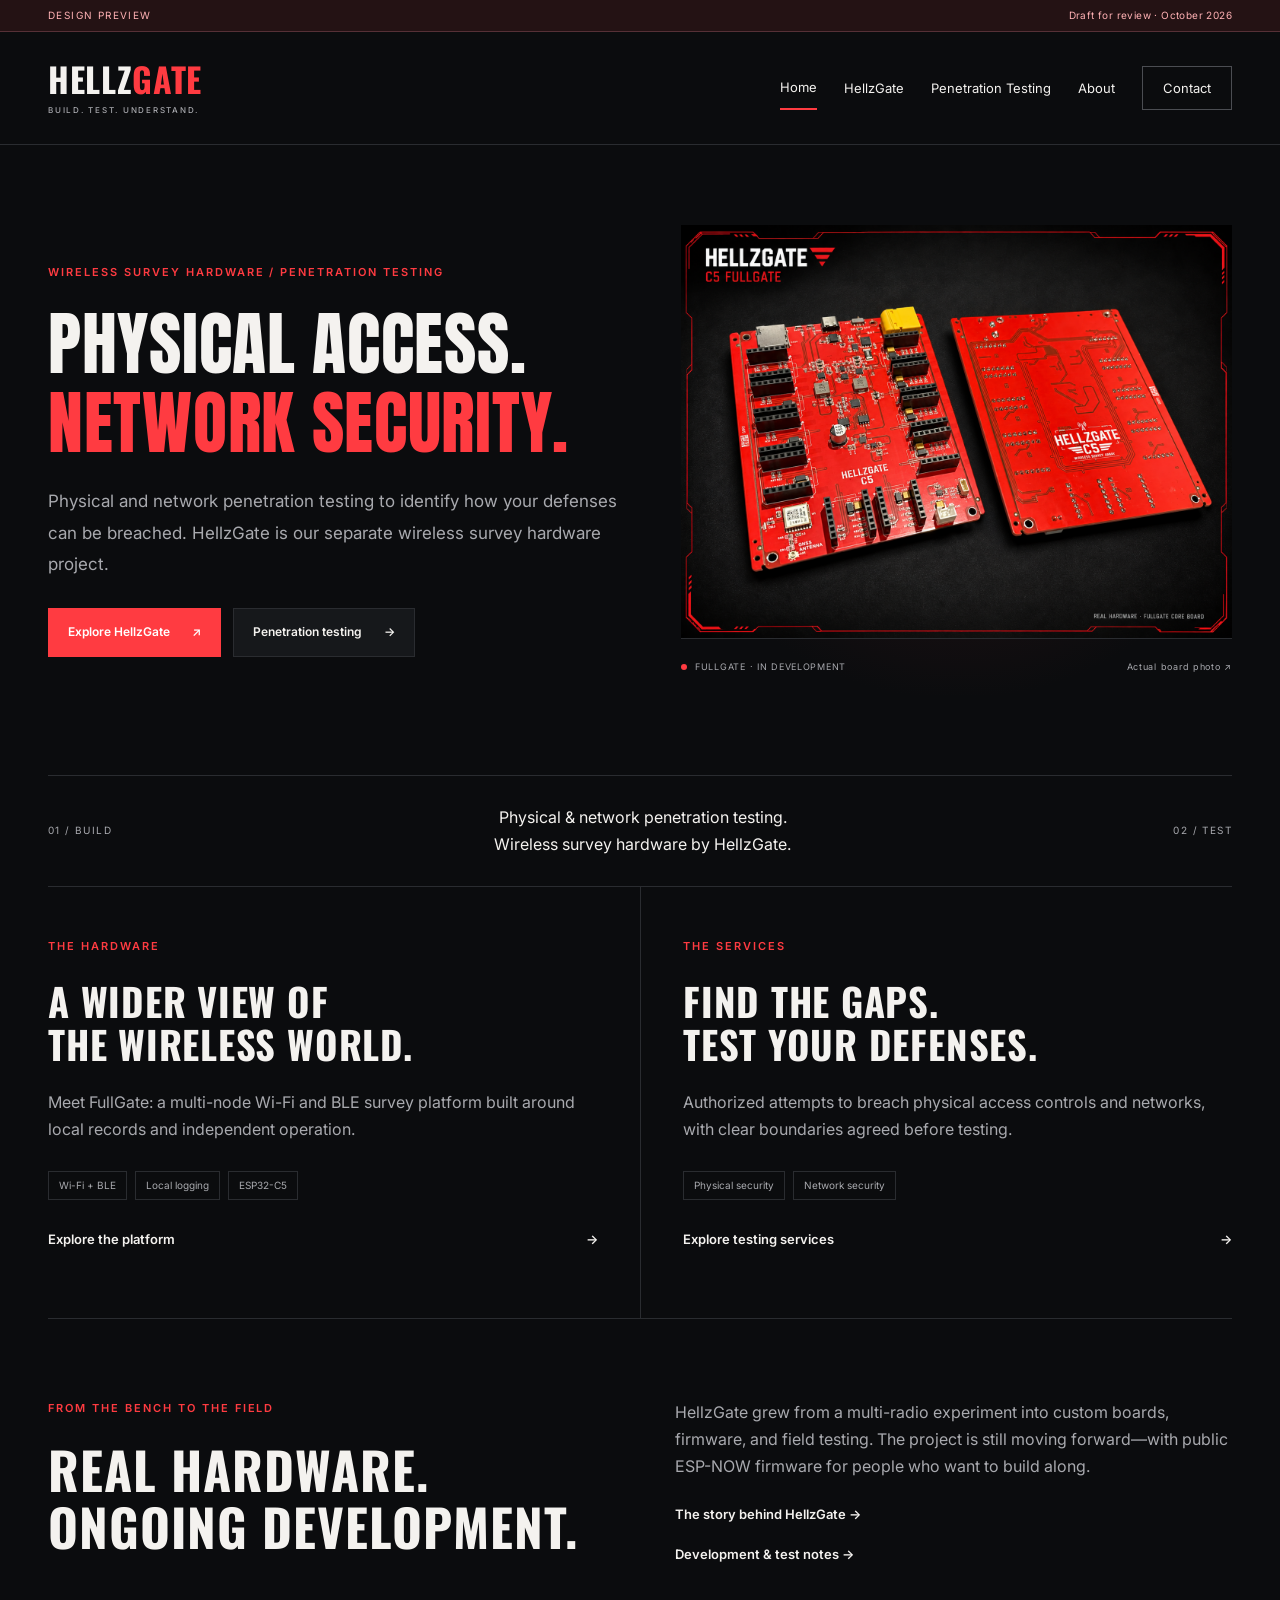
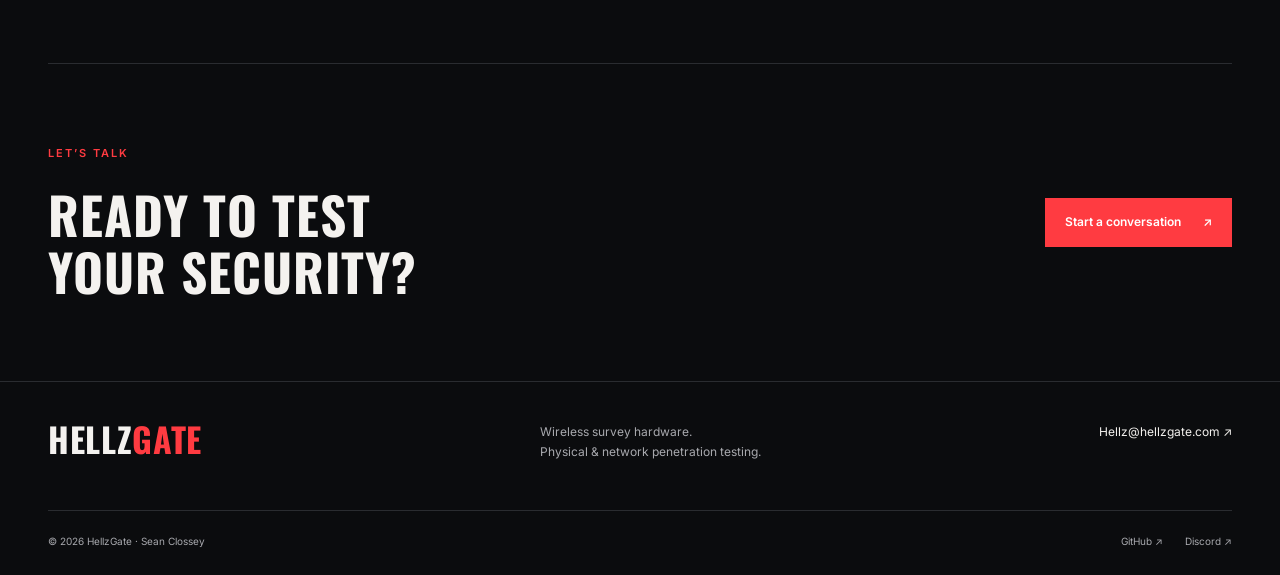
==== commit a1073b88: "Match original uppercase typography and clarify penetration testing services" ====
--- a/index.html
+++ b/index.html
@@ -1,2 +1,2 @@
 <!doctype html>
-<html lang="en"><head><meta charset="utf-8"><meta name="viewport" content="width=device-width, initial-scale=1"><title>Wireless survey hardware & penetration testing | HellzGate</title><meta name="description" content="HellzGate builds wireless survey hardware and offers physical and network penetration testing."><meta name="robots" content="noindex,nofollow"><meta name="theme-color" content="#0b0c0e"><link rel="stylesheet" href="styles.css"><script defer src="app.js"></script></head><body><a class="skip" href="#main">Skip to content</a><div class="draft">DESIGN PREVIEW <span>Draft for review · October 2026</span></div><header class="site-header"><a class="brand" href="index.html">HELLZ<span>GATE</span><small>BUILD. TEST. UNDERSTAND.</small></a><button class="menu-button" aria-expanded="false" aria-controls="navigation">Menu <span>+</span></button><nav id="navigation" aria-label="Main navigation"><a href="index.html" aria-current="page">Home</a><a href="hellzgate.html">HellzGate</a><a href="penetration-testing.html">Penetration Testing</a><a href="about.html">About</a><a href="contact.html">Contact</a></nav></header><main id="main"><section class="hero home-hero"><div class="hero-copy"><span class="eyebrow">HARDWARE / SECURITY / FIELD WORK</span><h1>Built to explore.<br><span>Tested to understand.</span></h1><p class="intro">Wireless survey hardware and hands-on security testing. We build tools, test them in the field, and work to understand what the results actually mean.</p><div class="actions"><a class="button primary" href="hellzgate.html">Explore HellzGate <span>↗</span></a><a class="button secondary" href="penetration-testing.html">Penetration testing <span>→</span></a></div></div><figure class="hero-art"><img src="fullgate-display.png" alt="FullGate circuit boards in a black and red presentation graphic"><figcaption><span class="status-dot"></span> FULLGATE · IN DEVELOPMENT <a href="fullgate-development.jpg">Actual board photo ↗</a></figcaption></figure></section><div class="statement"><span>01 / BUILD</span><p>Purpose-built hardware.<br>Questions answered through testing.</p><span>02 / TEST</span></div><section class="two-paths"><article class="path"><span class="eyebrow">THE HARDWARE</span><h2>A wider view of<br>the wireless world.</h2><p>Meet FullGate: a multi-node Wi-Fi and BLE survey platform built around local records and independent operation.</p><div class="tags"><span>Wi-Fi + BLE</span><span>Local logging</span><span>ESP32-C5</span></div><a class="text-link" href="hellzgate.html">Explore the platform <span>→</span></a></article><article class="path"><span class="eyebrow">THE SERVICES</span><h2>Understand where<br>your defenses stand.</h2><p>Physical and network penetration testing, with a scope agreed around your environment and the questions you need answered.</p><div class="tags"><span>Physical security</span><span>Network security</span></div><a class="text-link" href="penetration-testing.html">Explore testing services <span>→</span></a></article></section><section class="split story-teaser"><div><span class="eyebrow">FROM THE BENCH TO THE FIELD</span><h2>Real hardware.<br>Ongoing development.</h2></div><div><p>HellzGate grew from a multi-radio experiment into custom boards, firmware, and field testing. The project is still moving forward—with public ESP-NOW firmware for people who want to build along.</p><a class="text-link" href="about.html">The story behind HellzGate →</a><a class="text-link" href="updates.html">Development &amp; test notes →</a></div></section><section class="closing"><div><span class="eyebrow">LET’S TALK</span><h2>Have something<br>worth testing?</h2></div><a class="button primary" href="contact.html">Start a conversation <span>↗</span></a></section></main><footer><div class="footer-top"><a class="brand" href="index.html">HELLZ<span>GATE</span></a><p>Wireless survey hardware.<br>Physical &amp; network penetration testing.</p><a href="mailto:Hellz@hellzgate.com">Hellz@hellzgate.com ↗</a></div><div class="footer-bottom"><span>© 2026 HellzGate · Sean Clossey</span><div><a href="https://github.com/Hellz0wnzJ00/hellzgate-espnow-cluster">GitHub ↗</a><a href="https://discord.gg/dhMhEgHwXe">Discord ↗</a></div></div></footer></body></html>+<html lang="en"><head><meta charset="utf-8"><meta name="viewport" content="width=device-width, initial-scale=1"><title>Wireless survey hardware & penetration testing | HellzGate</title><meta name="description" content="HellzGate builds wireless survey hardware and offers physical and network penetration testing."><meta name="robots" content="noindex,nofollow"><meta name="theme-color" content="#0b0c0e"><link rel="stylesheet" href="styles.css"><script defer src="app.js"></script></head><body><a class="skip" href="#main">Skip to content</a><div class="draft">DESIGN PREVIEW <span>Draft for review · October 2026</span></div><header class="site-header"><a class="brand" href="index.html">HELLZ<span>GATE</span><small>BUILD. TEST. UNDERSTAND.</small></a><button class="menu-button" aria-expanded="false" aria-controls="navigation">Menu <span>+</span></button><nav id="navigation" aria-label="Main navigation"><a href="index.html" aria-current="page">Home</a><a href="hellzgate.html">HellzGate</a><a href="penetration-testing.html">Penetration Testing</a><a href="about.html">About</a><a href="contact.html">Contact</a></nav></header><main id="main"><section class="hero home-hero"><div class="hero-copy"><span class="eyebrow">WIRELESS SURVEY HARDWARE / PENETRATION TESTING</span><h1>Physical access.<br><span>Network security.</span></h1><p class="intro">Physical and network penetration testing to identify how your defenses can be breached. HellzGate is our separate wireless survey hardware project.</p><div class="actions"><a class="button primary" href="hellzgate.html">Explore HellzGate <span>↗</span></a><a class="button secondary" href="penetration-testing.html">Penetration testing <span>→</span></a></div></div><figure class="hero-art"><img src="fullgate-display.png" alt="FullGate circuit boards in a black and red presentation graphic"><figcaption><span class="status-dot"></span> FULLGATE · IN DEVELOPMENT <a href="fullgate-development.jpg">Actual board photo ↗</a></figcaption></figure></section><div class="statement"><span>01 / BUILD</span><p>Physical &amp; network penetration testing.<br>Wireless survey hardware by HellzGate.</p><span>02 / TEST</span></div><section class="two-paths"><article class="path"><span class="eyebrow">THE HARDWARE</span><h2>A wider view of<br>the wireless world.</h2><p>Meet FullGate: a multi-node Wi-Fi and BLE survey platform built around local records and independent operation.</p><div class="tags"><span>Wi-Fi + BLE</span><span>Local logging</span><span>ESP32-C5</span></div><a class="text-link" href="hellzgate.html">Explore the platform <span>→</span></a></article><article class="path"><span class="eyebrow">THE SERVICES</span><h2>Find the gaps.<br>Test your defenses.</h2><p>Authorized attempts to breach physical access controls and networks, with clear boundaries agreed before testing.</p><div class="tags"><span>Physical security</span><span>Network security</span></div><a class="text-link" href="penetration-testing.html">Explore testing services <span>→</span></a></article></section><section class="split story-teaser"><div><span class="eyebrow">FROM THE BENCH TO THE FIELD</span><h2>Real hardware.<br>Ongoing development.</h2></div><div><p>HellzGate grew from a multi-radio experiment into custom boards, firmware, and field testing. The project is still moving forward—with public ESP-NOW firmware for people who want to build along.</p><a class="text-link" href="about.html">The story behind HellzGate →</a><a class="text-link" href="updates.html">Development &amp; test notes →</a></div></section><section class="closing"><div><span class="eyebrow">LET’S TALK</span><h2>Ready to test<br>your security?</h2></div><a class="button primary" href="contact.html">Start a conversation <span>↗</span></a></section></main><footer><div class="footer-top"><a class="brand" href="index.html">HELLZ<span>GATE</span></a><p>Wireless survey hardware.<br>Physical &amp; network penetration testing.</p><a href="mailto:Hellz@hellzgate.com">Hellz@hellzgate.com ↗</a></div><div class="footer-bottom"><span>© 2026 HellzGate · Sean Clossey</span><div><a href="https://github.com/Hellz0wnzJ00/hellzgate-espnow-cluster">GitHub ↗</a><a href="https://discord.gg/dhMhEgHwXe">Discord ↗</a></div></div></footer></body></html>
--- a/styles.css
+++ b/styles.css
@@ -1,7 +1,16 @@
-@import url('https://fonts.googleapis.com/css2?family=Barlow+Condensed:wght@500;600;700;800&family=Inter:wght@400;500;600;700&display=swap');
+@import url('https://fonts.googleapis.com/css2?family=Anton&family=Oswald:wght@400;500;600;700&family=Inter:wght@400;500;600;700&display=swap');
 :root{color-scheme:dark;--bg:#0b0c0e;--panel:#121417;--line:#2a2c30;--text:#f4f2ef;--muted:#a8a9ae;--red:#ff3b41}
 *{box-sizing:border-box}html{scroll-behavior:smooth;scroll-padding-top:30px}body{margin:0;background:var(--bg);color:var(--text);font-family:Inter,Arial,sans-serif;font-size:16px;line-height:1.7}a{color:inherit;text-decoration:none}a:hover{color:var(--red)}a:focus-visible,button:focus-visible,select:focus-visible,textarea:focus-visible,summary:focus-visible{outline:2px solid var(--red);outline-offset:5px}button,input,select,textarea{font:inherit}button{cursor:pointer}img{max-width:100%;display:block}figure{margin:0}p{color:var(--muted);margin:0 0 1.4rem}h1,h2,h3{line-height:1.05;margin:0 0 24px;font-family:'Barlow Condensed','Arial Narrow',Arial,sans-serif;font-weight:600}h1{font-size:clamp(56px,6.2vw,100px);letter-spacing:-.025em}h1 span{color:var(--muted)}h2{font-size:clamp(38px,4vw,60px);letter-spacing:-.015em}h3{font-size:30px}section{padding:80px 0;border-bottom:1px solid var(--line)}main{max-width:1280px;margin:auto;padding:0 48px}strong{color:var(--text)}.draft{padding:7px 48px;background:#241214;border-bottom:1px solid #563036;font-size:10px;letter-spacing:.14em;color:#ffb1b4;display:flex;justify-content:space-between}.draft span{letter-spacing:.04em}.site-header{max-width:1376px;padding:30px 48px;margin:auto;display:flex;align-items:center;justify-content:space-between;border-bottom:1px solid var(--line);gap:25px}.brand{font-family:'Barlow Condensed','Arial Narrow',Arial,sans-serif;font-weight:800;font-size:34px;letter-spacing:.02em;line-height:1}.brand span{color:var(--red)}.brand small{display:block;font-family:Inter,Arial,sans-serif;font-size:8px;letter-spacing:.22em;font-weight:500;margin-top:10px;color:var(--muted)}nav{display:flex;align-items:center;gap:27px;font-size:13px}nav a{padding:10px 0;white-space:nowrap}nav a[aria-current]{color:var(--text);border-bottom:2px solid var(--red)}nav a:last-child{padding:10px 20px;border:1px solid #4b4d52}.menu-button{display:none}.skip{position:absolute;left:20px;top:-100px;padding:10px;background:var(--red);color:white;z-index:20}.skip:focus{top:15px}.eyebrow{display:block;font-size:11px;font-weight:600;letter-spacing:.18em;color:var(--red);margin-bottom:23px;text-transform:uppercase}.hero{padding-top:80px;padding-bottom:80px}.home-hero{display:grid;grid-template-columns:1.08fr 1fr;align-items:center;gap:38px;min-height:580px}.home-hero h1{font-size:clamp(55px,5.6vw,86px)}.intro{font-size:17px;max-width:630px;line-height:1.85}.hero-art{background:radial-gradient(ellipse at center,#271316,transparent 72%);min-width:0}.hero-art img{width:100%;object-fit:contain}.hero-art figcaption{font-size:9px;letter-spacing:.08em;color:var(--muted);padding:20px 0;border-top:1px solid var(--line);display:flex;align-items:center;gap:8px;flex-wrap:wrap}.hero-art figcaption a{margin-left:auto}.status-dot{display:inline-block;width:6px;height:6px;border-radius:100%;background:var(--red);flex-shrink:0}.actions{display:flex;gap:12px;flex-wrap:wrap;margin-top:28px}.button,.btn{display:inline-flex;align-items:center;justify-content:space-between;gap:22px;padding:13px 19px;font-size:12px;font-weight:600;border:1px solid var(--line);border-radius:0;color:var(--text);background:transparent;text-decoration:none}.button:hover,.btn:hover{border-color:var(--red);color:var(--text);background:#321518}.primary,.btn-red{background:var(--red);border-color:var(--red);color:#fff}.primary:hover,.btn-red:hover{background:#db262f}.secondary{background:#16181b}.statement{padding:28px 0;display:flex;justify-content:space-between;align-items:center;gap:20px;border-bottom:1px solid var(--line)}.statement>span{font-size:10px;letter-spacing:.14em;color:var(--muted)}.statement p{text-align:center;margin:0;color:var(--text);font-size:16px}.two-paths{display:grid;grid-template-columns:1fr 1fr;gap:0;padding:0}.path{padding:50px 42px 50px 0;min-width:0}.path+.path{border-left:1px solid var(--line);padding-left:42px;padding-right:0}.path h2{font-size:45px}.tags{display:flex;flex-wrap:wrap;gap:8px;margin:28px 0}.tags span{padding:5px 10px;border:1px solid var(--line);font-size:10px;color:var(--muted)}.text-link{display:block;color:var(--text);font-size:13px;font-weight:600;margin:18px 0}.text-link span{float:right}.split{display:grid;grid-template-columns:1fr 1fr;gap:70px}.closing{display:flex;align-items:center;justify-content:space-between;gap:25px;border-bottom:0}.closing h2{margin:0}.text-hero{max-width:100%}.text-hero h1{max-width:900px}.number{font-family:'Barlow Condensed',Arial,sans-serif;font-size:48px;color:var(--red);display:block;margin-bottom:22px}.clean-list{padding:0;list-style:none;color:var(--muted)}.clean-list li{padding:13px 0;border-top:1px solid var(--line);font-size:14px}.steps{display:grid;grid-template-columns:repeat(3,1fr);gap:32px;margin-top:40px}.steps article{border-top:1px solid var(--red);padding-top:22px}.steps article>span{font-size:10px;letter-spacing:.12em;color:var(--red)}.steps h3{margin-top:25px}.steps p{font-size:14px}.note-band{background:var(--panel);padding:30px 36px;margin:30px 0}.note-band h3{font-size:28px;margin-bottom:13px}.note-band p{margin:0;font-size:14px}.note-band a{color:var(--text);text-decoration:underline}.contact-grid{display:grid;grid-template-columns:1fr 1fr;padding-top:0;gap:0}.email{font-size:clamp(18px,2vw,26px);display:block;margin:30px 0;color:var(--red);overflow-wrap:anywhere}label{display:block;font-size:12px;margin:18px 0 8px}select,textarea{width:100%;background:#0d0f11;border:1px solid #43464b;padding:12px;color:var(--text);font-size:14px;border-radius:0}textarea{resize:vertical}form button{margin-top:18px}.form-note,#email-status{font-size:11px;line-height:1.65;margin-top:14px}.wide-image{padding:40px 0;border-bottom:1px solid var(--line)}.wide-image img{max-height:580px;width:100%;object-fit:contain;background:var(--panel)}figcaption{font-size:12px;color:var(--muted);padding-top:15px}.availability{font-size:11px;margin-top:25px;display:flex;align-items:center;gap:8px}.subnav{display:flex;gap:28px;flex-wrap:wrap;padding:20px 0;font-size:12px;border-bottom:1px solid var(--line)}.red{color:var(--red)}.hardware-grid,.capability-grid{display:grid;grid-template-columns:repeat(2,1fr);gap:20px;margin-top:35px}.capability-grid{grid-template-columns:repeat(3,1fr)}.panel{background:var(--panel);border:1px solid var(--line);padding:28px;min-width:0}.panel h3{font-size:30px}.panel p,.spec-list,.milestones,.roadmap{font-size:14px}.section-intro,.lead-p{max-width:850px}.note{font-size:12px;margin-top:20px}.spec-list{padding-left:20px;color:var(--muted)}.spec-list li{margin:12px 0}.bench-result{margin-top:24px}.results-grid{display:grid;grid-template-columns:repeat(3,1fr);gap:20px;margin:30px 0}.results-grid strong{display:block;font-family:'Barlow Condensed',Arial,sans-serif;font-size:45px;color:var(--red)}.results-grid span{font-size:12px;color:var(--muted)}.milestones,.roadmap{padding-left:20px}.milestones li,.roadmap li{padding:12px 0}.milestones span,.roadmap span{display:block;color:var(--muted)}details{border-top:1px solid var(--line);padding-top:18px;margin-top:25px}summary{cursor:pointer;color:var(--text);font-size:14px}details p{margin-top:18px}footer{max-width:1376px;margin:auto;border-top:1px solid var(--line);padding:40px 48px 25px}.footer-top{display:flex;justify-content:space-between;align-items:flex-start;gap:25px}.footer-top p,.footer-top>a:last-child{font-size:12px}.footer-bottom{border-top:1px solid var(--line);margin-top:25px;padding-top:22px;display:flex;justify-content:space-between;font-size:10px;color:var(--muted)}.footer-bottom div{display:flex;gap:22px}
 @media(min-width:1500px){.home-hero{min-height:650px}}
 @media(max-width:1000px){main{padding:0 28px}.site-header{padding:25px 28px}nav{gap:16px;font-size:11px}.home-hero{gap:20px}.home-hero h1{font-size:60px}.capability-grid{grid-template-columns:1fr}.split{gap:35px}.path h2{font-size:38px}}
 @media(max-width:760px){main{padding:0 22px}.draft{padding:7px 22px;font-size:8px}.site-header{padding:23px 22px;position:relative;flex-wrap:wrap}.brand{font-size:30px}.menu-button{display:flex;align-items:center;gap:20px;background:transparent;border:1px solid var(--line);color:var(--text);padding:8px 13px;font-size:12px}nav{display:none;width:100%;flex-direction:column;align-items:stretch;gap:0;padding-top:15px}nav.open{display:flex}nav a{padding:12px;font-size:14px}nav a:last-child{margin-top:12px}section{padding:50px 0}.hero{padding-top:50px}.home-hero{grid-template-columns:1fr;gap:35px;min-height:0}.home-hero h1,h1{font-size:58px}.intro{font-size:15px}.hero-art img{max-height:340px}.statement>span{font-size:8px}.statement p{font-size:12px}.two-paths,.split,.contact-grid,.steps,.hardware-grid{grid-template-columns:1fr;gap:0}.path{padding:36px 0}.path+.path{border-left:0;border-top:1px solid var(--line);padding:36px 0}.split>div+div{margin-top:20px}.steps{gap:25px}.closing{align-items:flex-start;flex-direction:column;gap:30px}.closing h2{font-size:45px}.note-band{padding:25px}.footer-top{flex-direction:column;gap:18px}.footer-top p{margin:0}footer{padding:35px 22px 22px}.footer-bottom{gap:20px;flex-wrap:wrap}.results-grid{grid-template-columns:1fr;gap:10px}.results-grid strong{font-size:38px}.panel{padding:22px}.subnav{gap:16px}.hero-art figcaption{font-size:8px}.button{font-size:11px}h2{font-size:40px}}
 @media(prefers-reduced-motion:reduce){html{scroll-behavior:auto}}
+
+/* Match the established HellzGate site typography. */
+h1,h2,h3{font-family:'Oswald',sans-serif;text-transform:uppercase;font-weight:700;letter-spacing:.02em;line-height:1.12}
+.hero h1{font-family:'Anton',sans-serif;font-weight:400;font-size:clamp(46px,5.5vw,76px);letter-spacing:.01em}
+.hero h1 span{color:var(--red)}
+.brand{font-family:'Oswald',sans-serif;font-weight:700}
+.number,.results-grid strong{font-family:'Oswald',sans-serif}
+.path h2{font-size:clamp(30px,3vw,42px)}
+@media(max-width:760px){.hero h1{font-size:clamp(32px,8.7vw,52px)}h2,.closing h2{font-size:34px}.path h2{font-size:30px}h3{font-size:25px}}
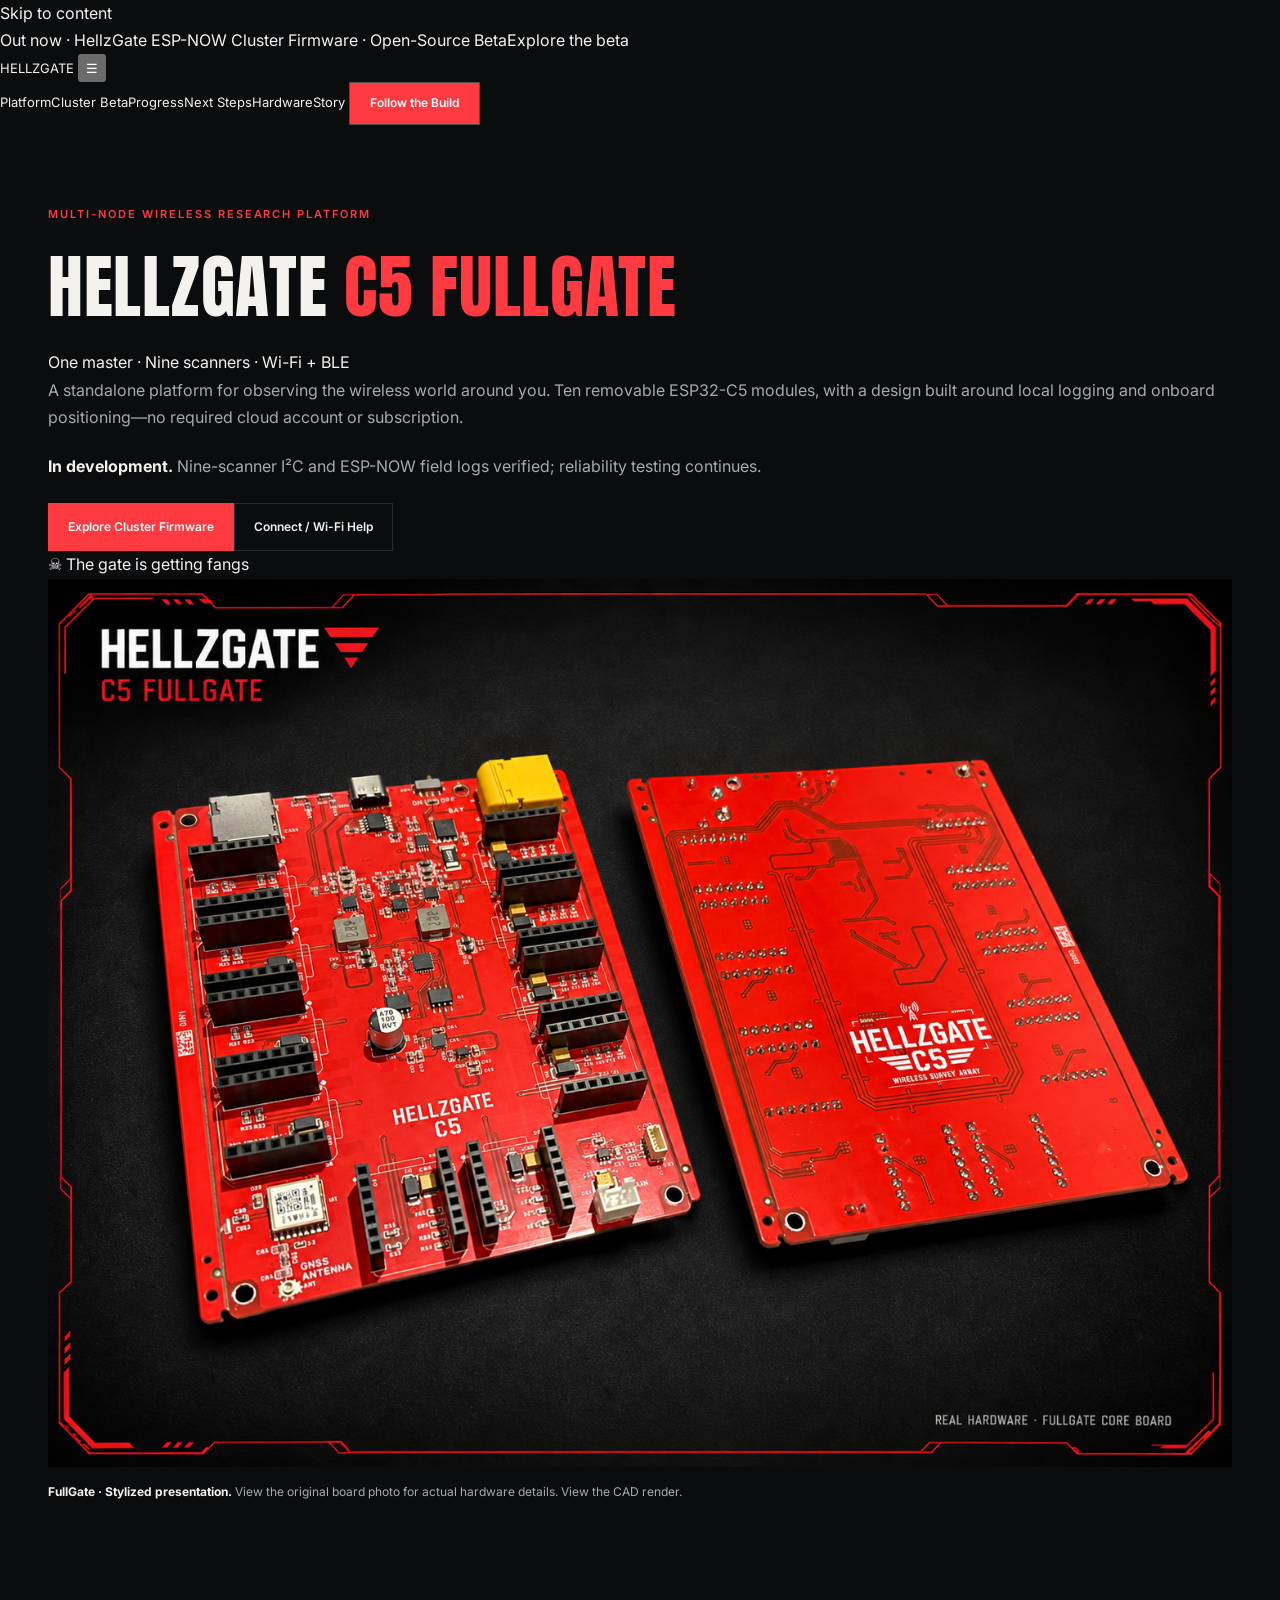
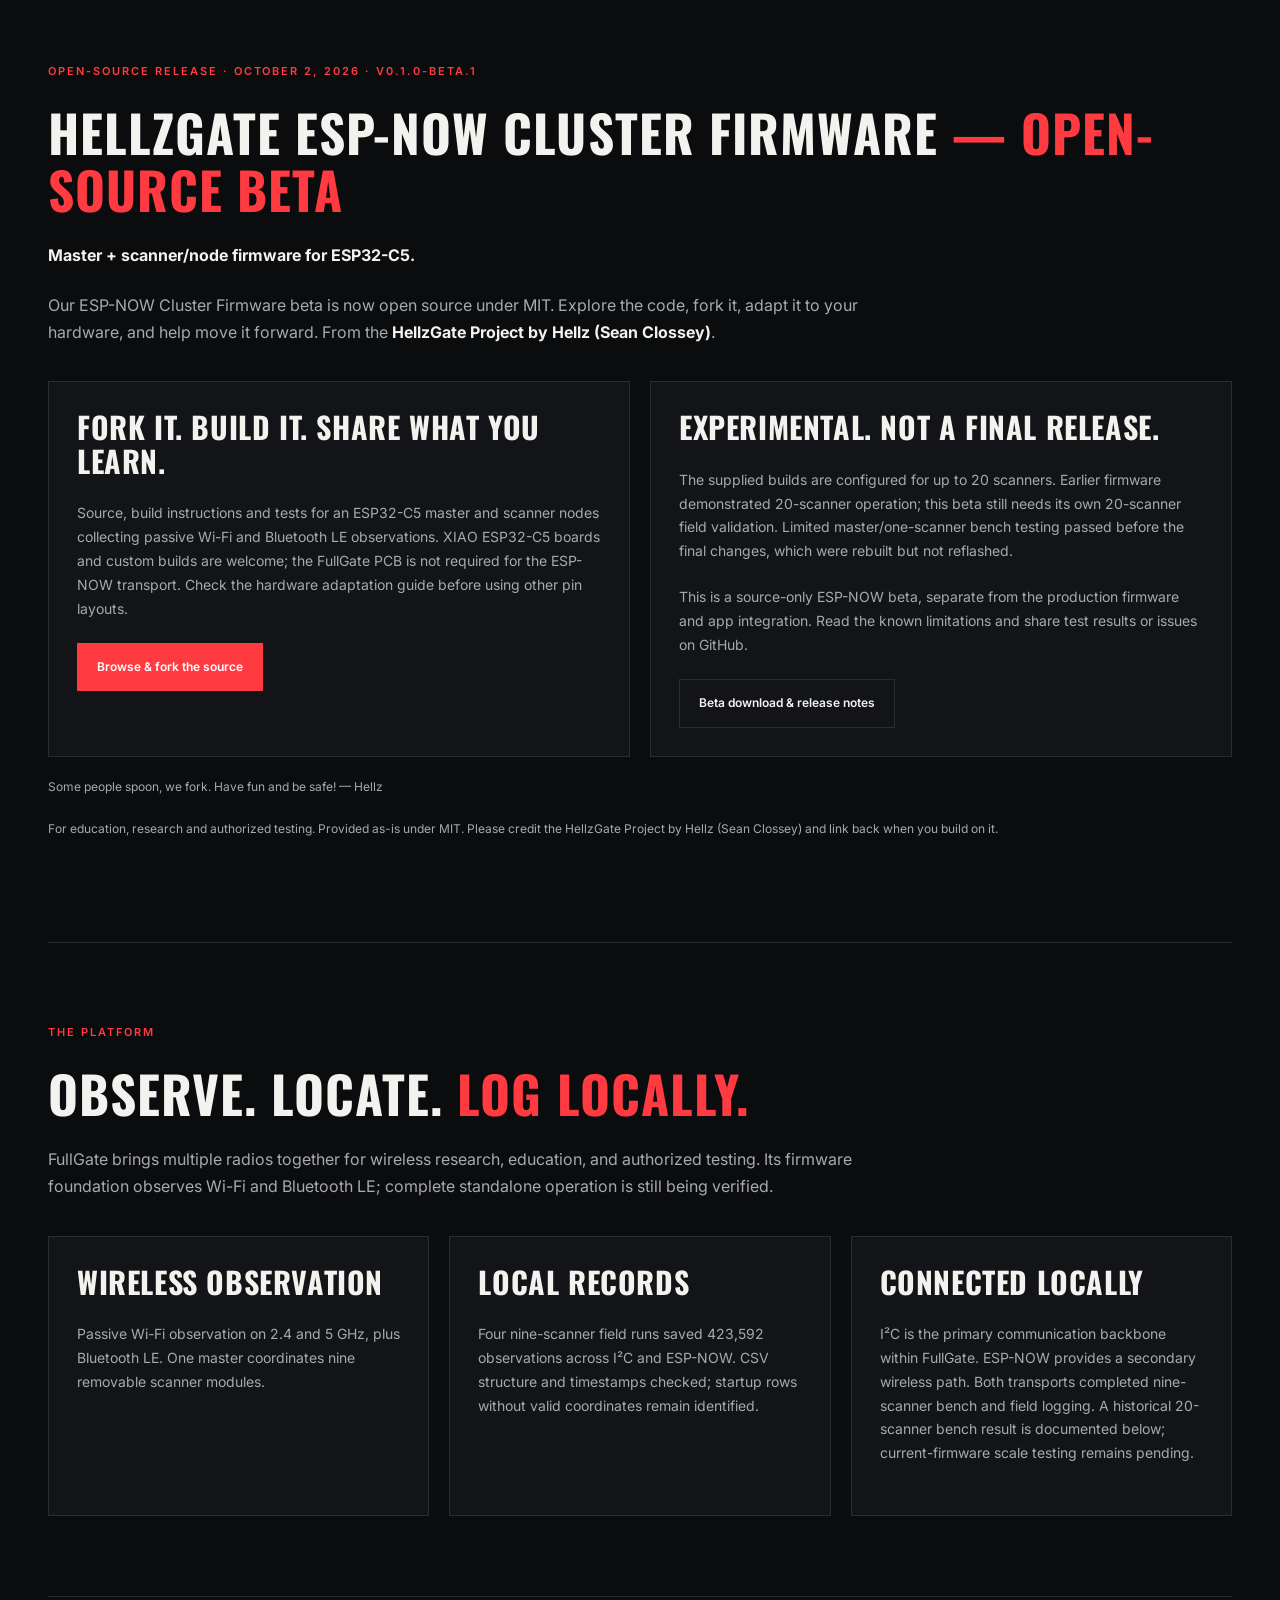
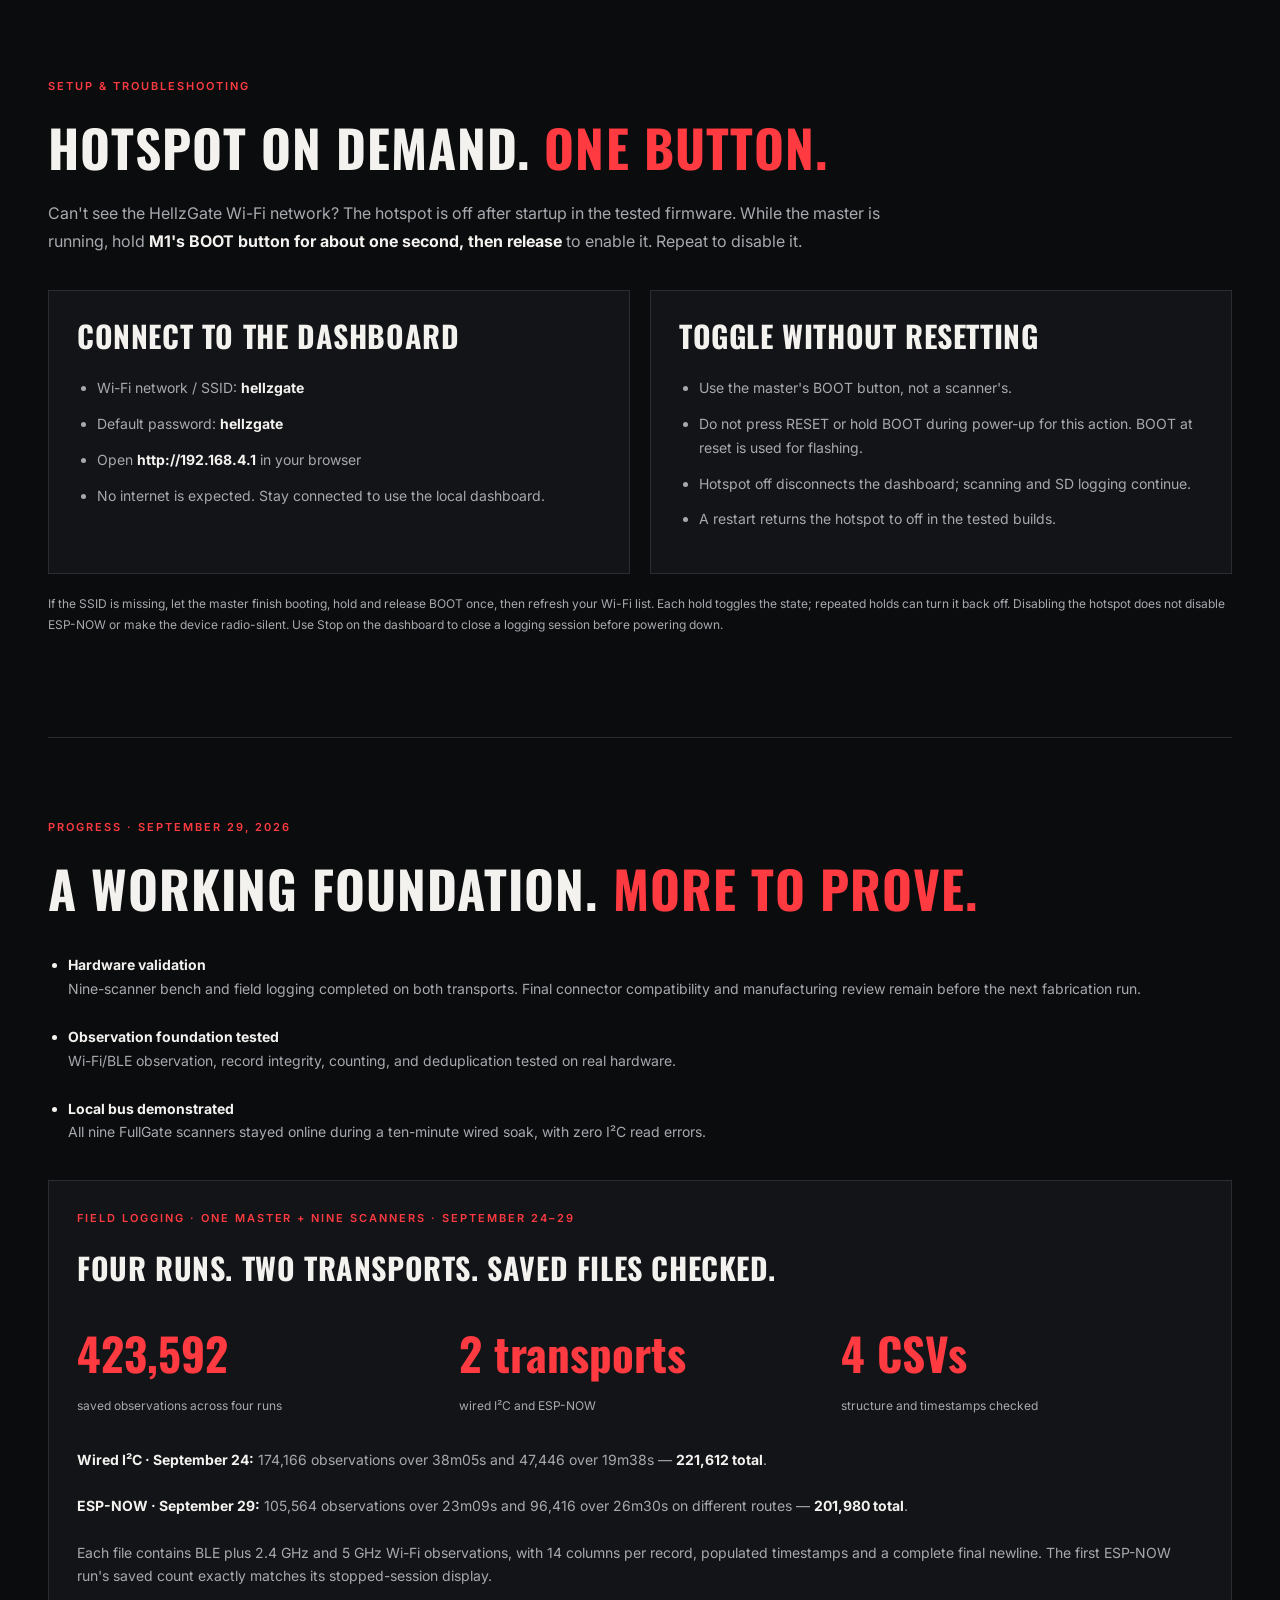
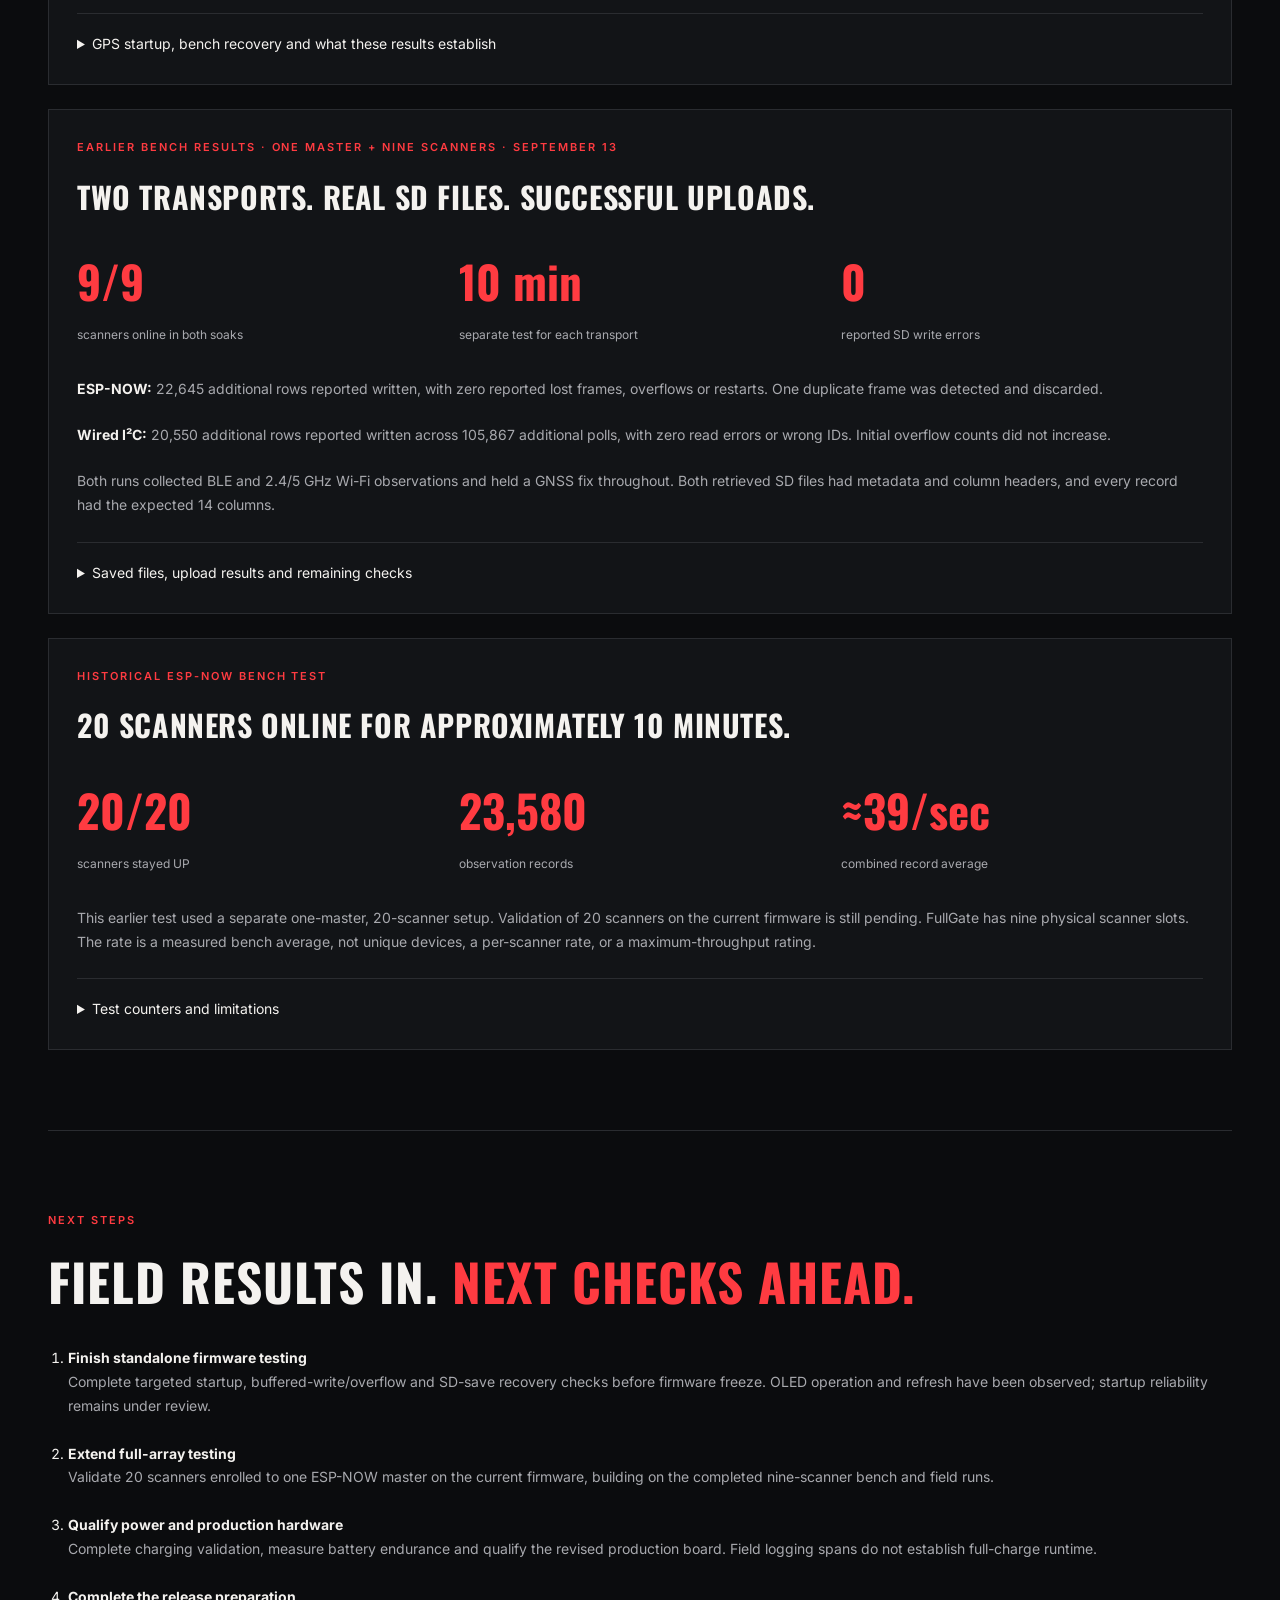
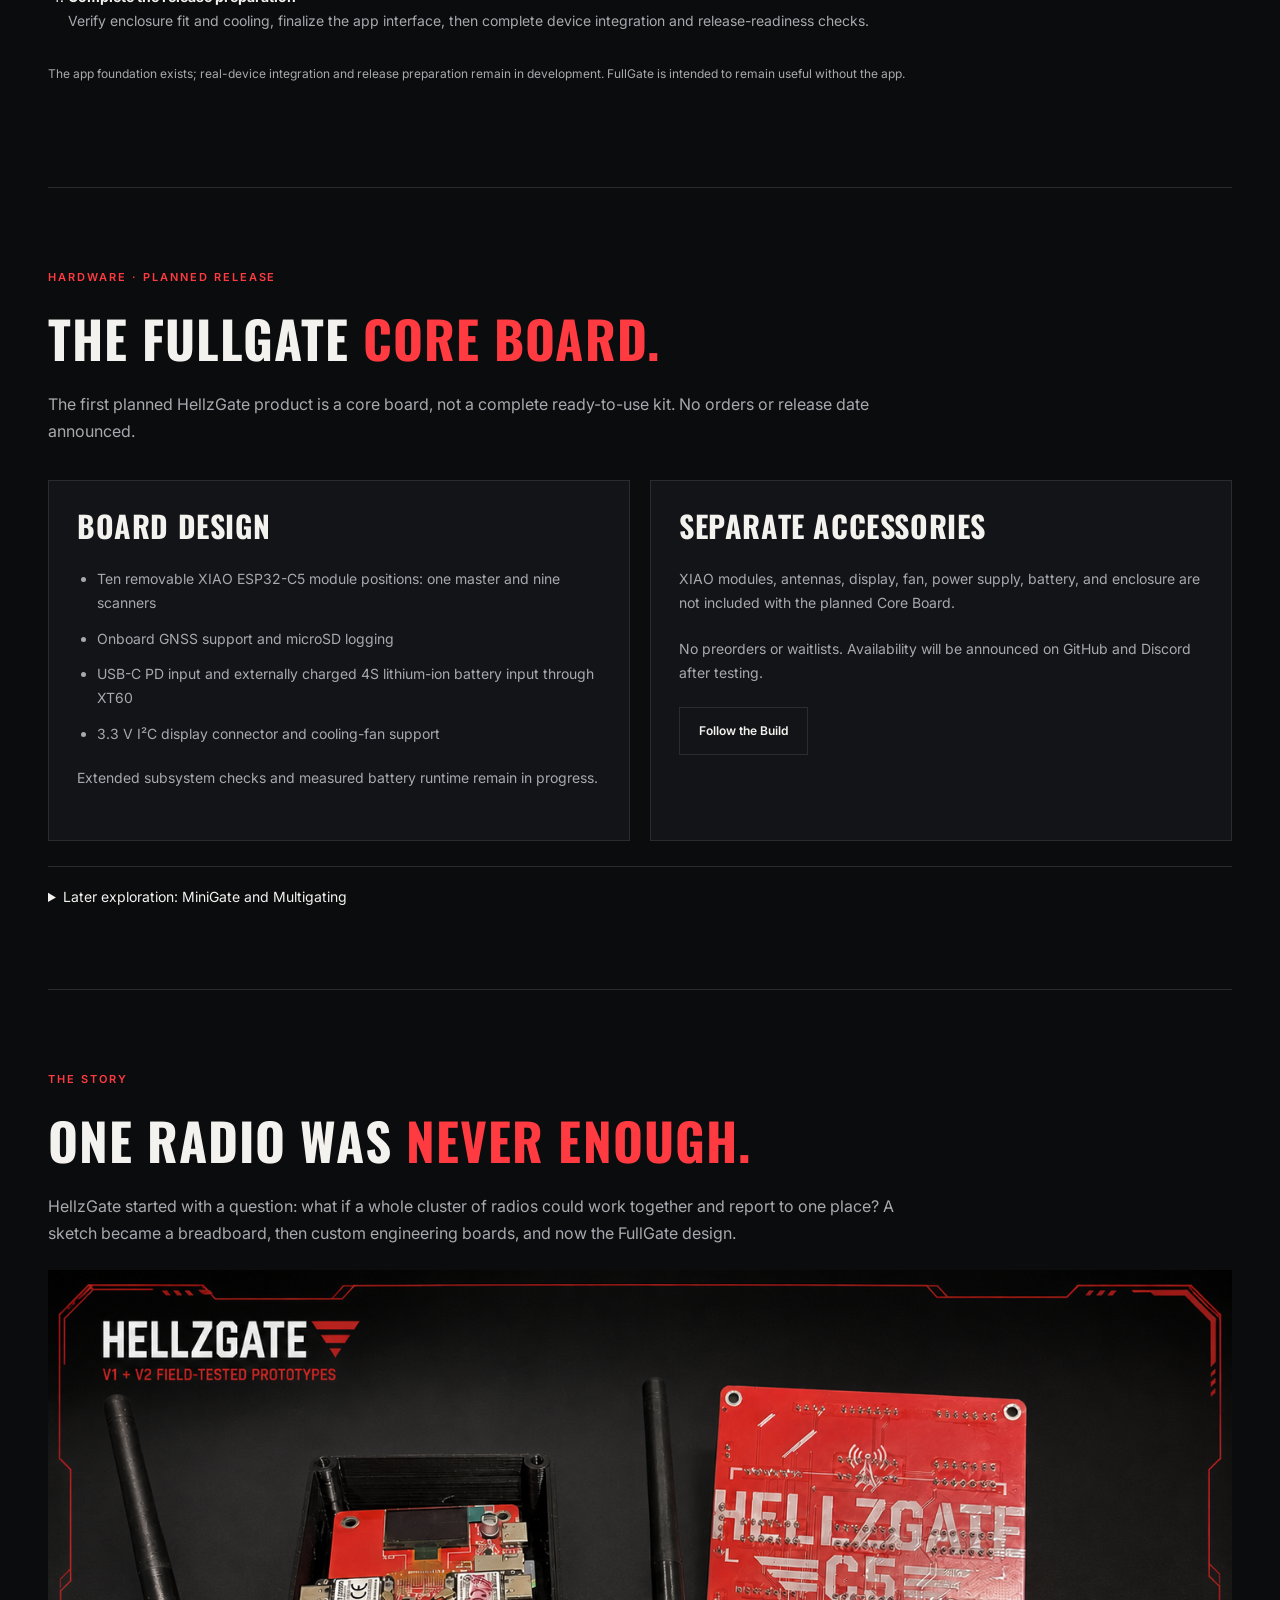
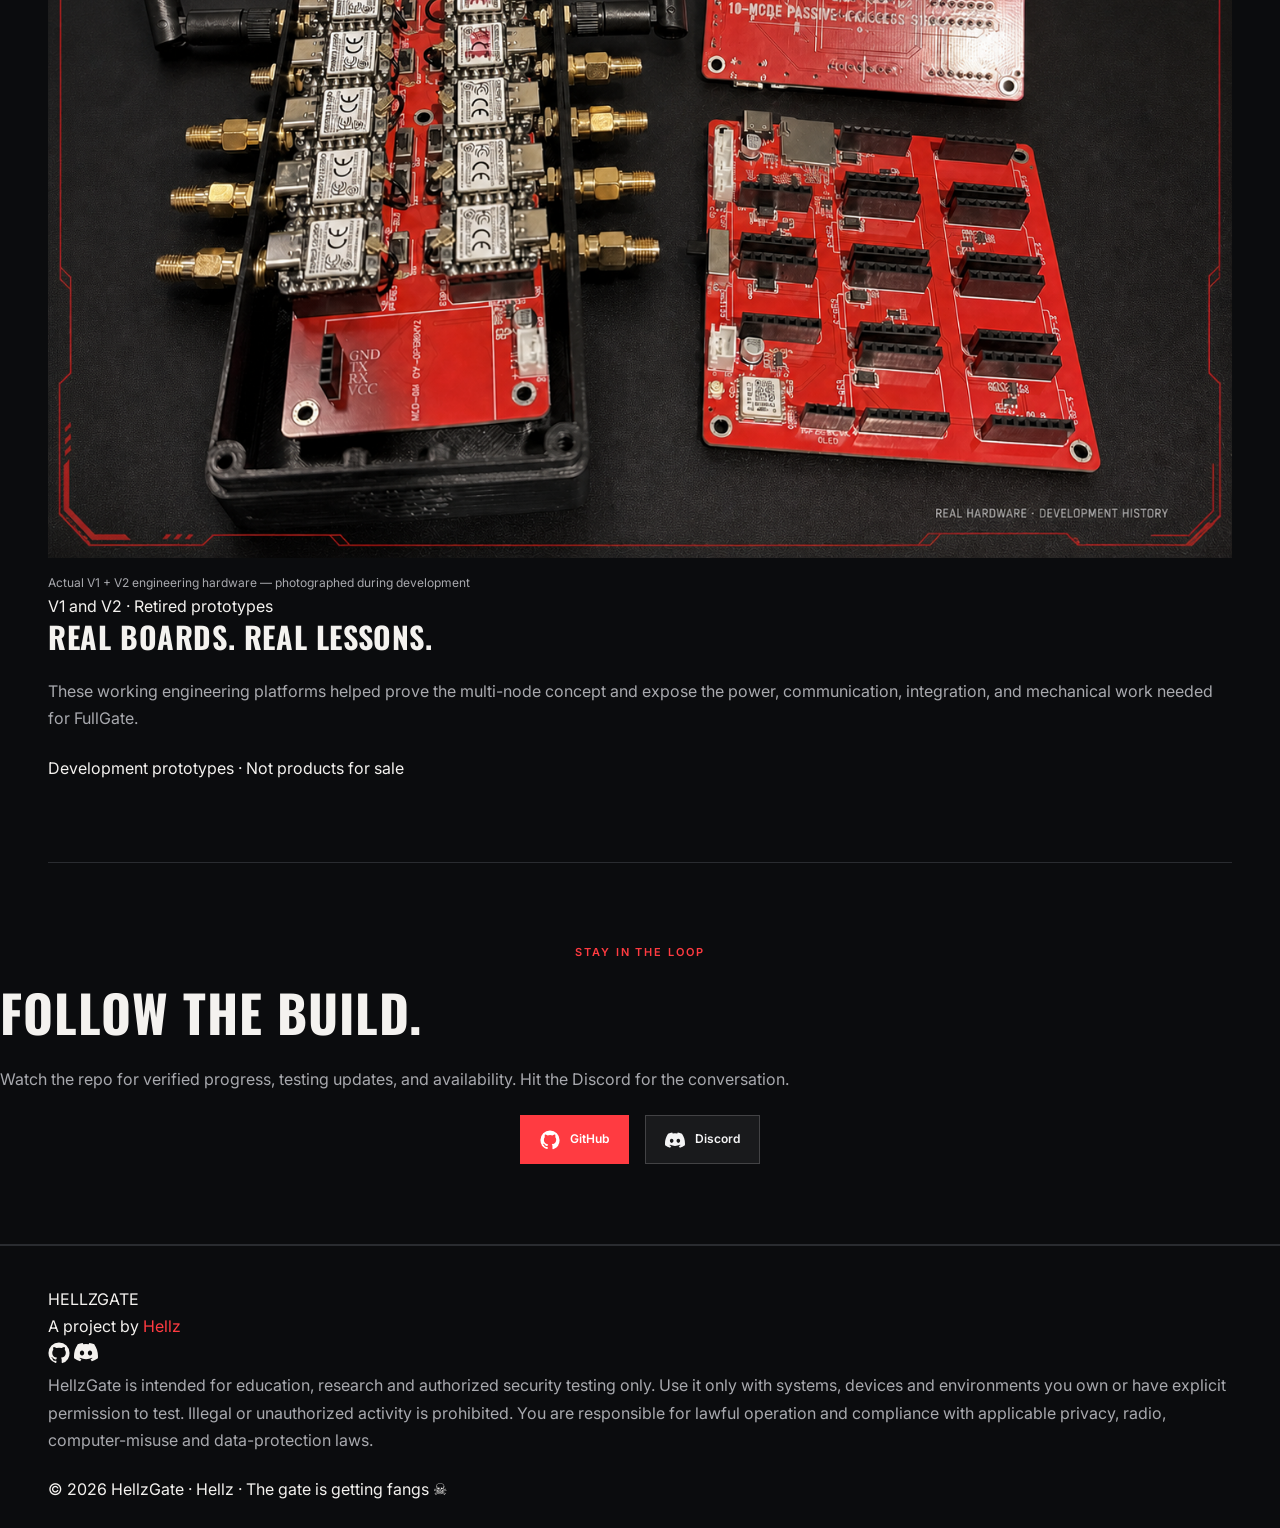
==== commit a799dfff: "Add HellzGate web icons and sitemap" ====
--- a/index.html
+++ b/index.html
@@ -1,2 +1,229 @@
-<!doctype html>
-<html lang="en"><head><meta charset="utf-8"><meta name="viewport" content="width=device-width, initial-scale=1"><title>Wireless survey hardware & penetration testing | HellzGate</title><meta name="description" content="HellzGate builds wireless survey hardware and offers physical and network penetration testing."><meta name="robots" content="noindex,nofollow"><meta name="theme-color" content="#0b0c0e"><link rel="stylesheet" href="styles.css"><script defer src="app.js"></script></head><body><a class="skip" href="#main">Skip to content</a><div class="draft">DESIGN PREVIEW <span>Draft for review · October 2026</span></div><header class="site-header"><a class="brand" href="index.html">HELLZ<span>GATE</span><small>BUILD. TEST. UNDERSTAND.</small></a><button class="menu-button" aria-expanded="false" aria-controls="navigation">Menu <span>+</span></button><nav id="navigation" aria-label="Main navigation"><a href="index.html" aria-current="page">Home</a><a href="hellzgate.html">HellzGate</a><a href="penetration-testing.html">Penetration Testing</a><a href="about.html">About</a><a href="contact.html">Contact</a></nav></header><main id="main"><section class="hero home-hero"><div class="hero-copy"><span class="eyebrow">WIRELESS SURVEY HARDWARE / PENETRATION TESTING</span><h1>Physical access.<br><span>Network security.</span></h1><p class="intro">Physical and network penetration testing to identify how your defenses can be breached. HellzGate is our separate wireless survey hardware project.</p><div class="actions"><a class="button primary" href="hellzgate.html">Explore HellzGate <span>↗</span></a><a class="button secondary" href="penetration-testing.html">Penetration testing <span>→</span></a></div></div><figure class="hero-art"><img src="fullgate-display.png" alt="FullGate circuit boards in a black and red presentation graphic"><figcaption><span class="status-dot"></span> FULLGATE · IN DEVELOPMENT <a href="fullgate-development.jpg">Actual board photo ↗</a></figcaption></figure></section><div class="statement"><span>01 / BUILD</span><p>Physical &amp; network penetration testing.<br>Wireless survey hardware by HellzGate.</p><span>02 / TEST</span></div><section class="two-paths"><article class="path"><span class="eyebrow">THE HARDWARE</span><h2>A wider view of<br>the wireless world.</h2><p>Meet FullGate: a multi-node Wi-Fi and BLE survey platform built around local records and independent operation.</p><div class="tags"><span>Wi-Fi + BLE</span><span>Local logging</span><span>ESP32-C5</span></div><a class="text-link" href="hellzgate.html">Explore the platform <span>→</span></a></article><article class="path"><span class="eyebrow">THE SERVICES</span><h2>Find the gaps.<br>Test your defenses.</h2><p>Authorized attempts to breach physical access controls and networks, with clear boundaries agreed before testing.</p><div class="tags"><span>Physical security</span><span>Network security</span></div><a class="text-link" href="penetration-testing.html">Explore testing services <span>→</span></a></article></section><section class="split story-teaser"><div><span class="eyebrow">FROM THE BENCH TO THE FIELD</span><h2>Real hardware.<br>Ongoing development.</h2></div><div><p>HellzGate grew from a multi-radio experiment into custom boards, firmware, and field testing. The project is still moving forward—with public ESP-NOW firmware for people who want to build along.</p><a class="text-link" href="about.html">The story behind HellzGate →</a><a class="text-link" href="updates.html">Development &amp; test notes →</a></div></section><section class="closing"><div><span class="eyebrow">LET’S TALK</span><h2>Ready to test<br>your security?</h2></div><a class="button primary" href="contact.html">Start a conversation <span>↗</span></a></section></main><footer><div class="footer-top"><a class="brand" href="index.html">HELLZ<span>GATE</span></a><p>Wireless survey hardware.<br>Physical &amp; network penetration testing.</p><a href="mailto:Hellz@hellzgate.com">Hellz@hellzgate.com ↗</a></div><div class="footer-bottom"><span>© 2026 HellzGate · Sean Clossey</span><div><a href="https://github.com/Hellz0wnzJ00/hellzgate-espnow-cluster">GitHub ↗</a><a href="https://discord.gg/dhMhEgHwXe">Discord ↗</a></div></div></footer></body></html>+<!DOCTYPE html>
+<html lang="en">
+<head>
+  <!-- Google Analytics -->
+  <script async src="https://www.googletagmanager.com/gtag/js?id=G-VSFLWY6VBK"></script>
+  <script>
+    window.dataLayer = window.dataLayer || [];
+    function gtag(){dataLayer.push(arguments);}
+    gtag('js', new Date());
+    gtag('config', 'G-VSFLWY6VBK');
+  </script>
+
+<meta charset="UTF-8">
+<meta name="viewport" content="width=device-width, initial-scale=1.0">
+<title>HellzGate C5 FullGate — Multi-Node Wireless Research Platform</title>
+<meta name="description" content="Explore HellzGate's ESP32-C5 wireless research platform, FullGate hardware, open-source ESP-NOW firmware, field results, and companion app development.">
+<link rel="icon" href="/favicon.ico" sizes="any">
+<link rel="apple-touch-icon" href="/apple-touch-icon.png">
+
+<!-- Open Graph / social preview -->
+<meta property="og:type" content="website">
+<meta property="og:site_name" content="HellzGate">
+<meta property="og:title" content="HellzGate C5 FullGate — Multi-Node Wireless Research Platform">
+<meta property="og:description" content="One master, nine removable ESP32-C5 nodes, onboard GNSS support, local microSD logging and a firmware foundation for education, research and authorized testing.">
+<meta property="og:url" content="https://hellzgate.com/">
+<meta name="twitter:card" content="summary">
+<meta name="twitter:title" content="HellzGate C5 FullGate — Multi-Node Wireless Research Platform">
+<meta name="twitter:description" content="One master, nine removable ESP32-C5 nodes, onboard GNSS support, local logging and a flexible foundation for authorized wireless research.">
+<meta name="theme-color" content="#080809">
+
+<link rel="preconnect" href="https://fonts.googleapis.com">
+<link rel="preconnect" href="https://fonts.gstatic.com" crossorigin>
+<link href="https://fonts.googleapis.com/css2?family=Anton&family=Oswald:wght@400;500;600;700&family=Inter:wght@400;500;600&display=swap" rel="stylesheet">
+<link rel="stylesheet" href="styles.css">
+</head>
+<body>
+
+<a class="skip-link" href="#what">Skip to content</a>
+<div class="announce-bar"><span>Out now · HellzGate ESP-NOW Cluster Firmware · Open-Source Beta</span><a href="#espnow-beta">Explore the beta</a></div>
+<nav aria-label="Main navigation">
+<div class="wrap nav-in">
+<a href="#top" class="logo">HELLZGATE</a>
+<button class="burger" aria-controls="main-menu" aria-expanded="false" aria-label="Open navigation">☰</button>
+<div class="nav-links" id="main-menu">
+<a href="#what">Platform</a><a href="#espnow-beta">Cluster Beta</a><a href="#progress">Progress</a><a href="#next">Next Steps</a><a href="#store">Hardware</a><a href="#journey">Story</a>
+<a href="#notify" class="btn btn-red nav-cta">Follow the Build</a>
+</div></div></nav>
+<main>
+<header class="hero" id="top">
+<div class="wrap hero-grid">
+<div>
+<div class="eyebrow">Multi-Node Wireless Research Platform</div>
+<h1>HELLZGATE <span class="c5">C5 FULLGATE</span></h1>
+<div class="tag">One master · Nine scanners · Wi-Fi + BLE</div>
+<p class="lead">A standalone platform for observing the wireless world around you. Ten removable ESP32-C5 modules, with a design built around local logging and onboard positioning—no required cloud account or subscription.</p>
+<p class="hero-status"><strong>In development.</strong> Nine-scanner I²C and ESP-NOW field logs verified; reliability testing continues.</p>
+<div class="cta-row"><a href="#espnow-beta" class="btn btn-red">Explore Cluster Firmware</a><a href="#hotspot" class="btn btn-ghost">Connect / Wi-Fi Help</a></div>
+<div class="fangs">☠ The gate is getting fangs</div>
+</div>
+<figure id="fullgate-render" class="core-render">
+<a href="fullgate-display.png"><img src="fullgate-display.png" alt="FullGate boards in a black and red presentation graphic" fetchpriority="high"></a>
+<figcaption><strong>FullGate · Stylized presentation.</strong> <a href="fullgate-development.jpg">View the original board photo for actual hardware details.</a> <a href="fullgate-core-board-cad.jpg">View the CAD render.</a></figcaption>
+</figure>
+</div></header>
+<section id="espnow-beta" class="beta-release" aria-labelledby="beta-title">
+<div class="wrap">
+<div class="eyebrow">Open-source release · October 2, 2026 · v0.1.0-beta.1</div>
+<h2 id="beta-title">HellzGate ESP-NOW Cluster Firmware <span class="red">— Open-Source Beta</span></h2>
+<p class="lead-p"><strong>Master + scanner/node firmware for ESP32-C5.</strong></p>
+<p class="lead-p section-intro">Our ESP-NOW Cluster Firmware beta is now open source under MIT. Explore the code, fork it, adapt it to your hardware, and help move it forward. From the <strong>HellzGate Project by Hellz (Sean Clossey)</strong>.</p>
+<div class="hardware-grid">
+<article class="panel"><h3>Fork it. Build it. Share what you learn.</h3><p>Source, build instructions and tests for an ESP32-C5 master and scanner nodes collecting passive Wi-Fi and Bluetooth LE observations. XIAO ESP32-C5 boards and custom builds are welcome; the FullGate PCB is not required for the ESP-NOW transport. Check the hardware adaptation guide before using other pin layouts.</p><a class="btn btn-red" href="https://github.com/Hellz0wnzJ00/hellzgate-espnow-cluster">Browse &amp; fork the source</a></article>
+<article class="panel"><h3>Experimental. Not a final release.</h3><p>The supplied builds are configured for up to 20 scanners. Earlier firmware demonstrated 20-scanner operation; this beta still needs its own 20-scanner field validation. Limited master/one-scanner bench testing passed before the final changes, which were rebuilt but not reflashed.</p><p>This is a source-only ESP-NOW beta, separate from the production firmware and app integration. Read the known limitations and share test results or issues on GitHub.</p><a class="btn btn-ghost" href="https://github.com/Hellz0wnzJ00/hellzgate-espnow-cluster/releases/tag/v0.1.0-beta.1">Beta download &amp; release notes</a></article>
+</div>
+<p class="note">Some people spoon, we fork. Have fun and be safe! — Hellz</p>
+<p class="note">For education, research and authorized testing. Provided as-is under MIT. Please credit the HellzGate Project by Hellz (Sean Clossey) and link back when you build on it.</p>
+</div></section>
+<section id="what">
+<div class="wrap">
+<div class="eyebrow">The Platform</div>
+<h2>Observe. Locate. <span class="red">Log locally.</span></h2>
+<p class="lead-p section-intro">FullGate brings multiple radios together for wireless research, education, and authorized testing. Its firmware foundation observes Wi-Fi and Bluetooth LE; complete standalone operation is still being verified.</p>
+<div class="capability-grid">
+<article class="panel"><h3>Wireless observation</h3><p>Passive Wi-Fi observation on 2.4 and 5 GHz, plus Bluetooth LE. One master coordinates nine removable scanner modules.</p></article>
+<article class="panel"><h3>Local records</h3><p>Four nine-scanner field runs saved 423,592 observations across I²C and ESP-NOW. CSV structure and timestamps checked; startup rows without valid coordinates remain identified.</p></article>
+<article class="panel"><h3>Connected locally</h3><p>I²C is the primary communication backbone within FullGate. ESP-NOW provides a secondary wireless path. Both transports completed nine-scanner bench and field logging. A historical 20-scanner bench result is documented below; current-firmware scale testing remains pending.</p></article>
+</div>
+</div></section>
+<section id="hotspot">
+<div class="wrap">
+<div class="eyebrow">Setup &amp; Troubleshooting</div>
+<h2>Hotspot on demand. <span class="red">One button.</span></h2>
+<p class="lead-p section-intro">Can't see the HellzGate Wi-Fi network? The hotspot is off after startup in the tested firmware. While the master is running, hold <strong>M1's BOOT button for about one second, then release</strong> to enable it. Repeat to disable it.</p>
+<div class="hardware-grid">
+<article class="panel"><h3>Connect to the dashboard</h3><ul class="spec-list">
+<li>Wi-Fi network / SSID: <strong>hellzgate</strong></li>
+<li>Default password: <strong>hellzgate</strong></li>
+<li>Open <strong>http://192.168.4.1</strong> in your browser</li>
+<li>No internet is expected. Stay connected to use the local dashboard.</li>
+</ul></article>
+<article class="panel"><h3>Toggle without resetting</h3><ul class="spec-list">
+<li>Use the master's BOOT button, not a scanner's.</li>
+<li>Do not press RESET or hold BOOT during power-up for this action. BOOT at reset is used for flashing.</li>
+<li>Hotspot off disconnects the dashboard; scanning and SD logging continue.</li>
+<li>A restart returns the hotspot to off in the tested builds.</li>
+</ul></article>
+</div>
+<p class="note">If the SSID is missing, let the master finish booting, hold and release BOOT once, then refresh your Wi-Fi list. Each hold toggles the state; repeated holds can turn it back off. Disabling the hotspot does not disable ESP-NOW or make the device radio-silent. Use Stop on the dashboard to close a logging session before powering down.</p>
+</div></section>
+<section id="progress" class="features">
+<div class="wrap">
+<div class="eyebrow">Progress · September 29, 2026</div>
+<h2>A working foundation. <span class="red">More to prove.</span></h2>
+<ul class="milestones">
+<li><strong>Hardware validation</strong><span>Nine-scanner bench and field logging completed on both transports. Final connector compatibility and manufacturing review remain before the next fabrication run.</span></li>
+<li><strong>Observation foundation tested</strong><span>Wi-Fi/BLE observation, record integrity, counting, and deduplication tested on real hardware.</span></li>
+<li><strong>Local bus demonstrated</strong><span>All nine FullGate scanners stayed online during a ten-minute wired soak, with zero I²C read errors.</span></li>
+</ul>
+<div class="panel bench-result">
+<div class="eyebrow">Field logging · One master + nine scanners · September 24–29</div>
+<h3>Four runs. Two transports. Saved files checked.</h3>
+<div class="results-grid"><div><strong>423,592</strong><span>saved observations across four runs</span></div><div><strong>2 transports</strong><span>wired I²C and ESP-NOW</span></div><div><strong>4 CSVs</strong><span>structure and timestamps checked</span></div></div>
+<p><strong>Wired I²C · September 24:</strong> 174,166 observations over 38m05s and 47,446 over 19m38s — <strong>221,612 total</strong>.</p>
+<p><strong>ESP-NOW · September 29:</strong> 105,564 observations over 23m09s and 96,416 over 26m30s on different routes — <strong>201,980 total</strong>.</p>
+<p>Each file contains BLE plus 2.4 GHz and 5 GHz Wi-Fi observations, with 14 columns per record, populated timestamps and a complete final newline. The first ESP-NOW run's saved count exactly matches its stopped-session display.</p>
+<details><summary>GPS startup, bench recovery and what these results establish</summary>
+<p>Initial rows have zero coordinates: 2,069 and 339 in the I²C files; 1,043 and 503 in the ESP-NOW files. Later records have nonzero coordinates. Those startup placeholders are not valid locations. Raw logs, addresses and route coordinates remain private.</p>
+<p>A separate September 29 ESP-NOW bench run saved 34,780 observations over 17m04s, matching its logged close. A controlled scanner reset showed nine-to-eight-to-nine recovery while the other scanners continued delivering records; the phone dashboard operated alongside logging.</p>
+<p>Counts are observations, not unique devices. Durations span the first and last saved records, not battery endurance. Different routes and firmware builds prevent treating these totals as a transport benchmark. CSVs alone do not prove zero radio loss or uninterrupted node uptime; no independent Stop count was available for the second ESP-NOW field run.</p>
+</details>
+</div>
+<div class="panel bench-result">
+<div class="eyebrow">Earlier bench results · One master + nine scanners · September 13</div>
+<h3>Two transports. Real SD files. Successful uploads.</h3>
+<div class="results-grid"><div><strong>9/9</strong><span>scanners online in both soaks</span></div><div><strong>10 min</strong><span>separate test for each transport</span></div><div><strong>0</strong><span>reported SD write errors</span></div></div>
+<p><strong>ESP-NOW:</strong> 22,645 additional rows reported written, with zero reported lost frames, overflows or restarts. One duplicate frame was detected and discarded.</p>
+<p><strong>Wired I²C:</strong> 20,550 additional rows reported written across 105,867 additional polls, with zero read errors or wrong IDs. Initial overflow counts did not increase.</p>
+<p>Both runs collected BLE and 2.4/5 GHz Wi-Fi observations and held a GNSS fix throughout. Both retrieved SD files had metadata and column headers, and every record had the expected 14 columns.</p>
+<details><summary>Saved files, upload results and remaining checks</summary>
+<p>The ESP-NOW file contained 47,273 records, all accepted by the tested upload service. The I²C file contained 29,102 records; an upload copy removed 63 placeholder timestamps, and all remaining 29,039 records were accepted. File totals include recording outside the timed soak windows. This verifies the tested upload path, not every service.</p>
+<p>These September 13 results are retained as history. Field results are above; battery endurance and charging validation remain separate checks. Neither bench nor field runs alone establish production readiness.</p>
+</details>
+</div>
+<div class="panel bench-result">
+<div class="eyebrow">Historical ESP-NOW bench test</div>
+<h3>20 scanners online for approximately 10 minutes.</h3>
+<div class="results-grid"><div><strong>20/20</strong><span>scanners stayed UP</span></div><div><strong>23,580</strong><span>observation records</span></div><div><strong>≈39/sec</strong><span>combined record average</span></div></div>
+<p>This earlier test used a separate one-master, 20-scanner setup. Validation of 20 scanners on the current firmware is still pending. FullGate has nine physical scanner slots. The rate is a measured bench average, not unique devices, a per-scanner rate, or a maximum-throughput rating.</p>
+<details><summary>Test counters and limitations</summary>
+<p>The timed window recorded 13,782 frames, no new reported lost frames, overflow, dropouts, or restarts, one new duplicate indication, and zero bad-CRC, bad-field, or table-full errors.</p>
+<p>These are timed-window deltas, not cumulative startup counters. All scanners had antennas, but antenna types and observation loads differed. This does not establish maximum RF capacity or complete field performance.</p>
+</details>
+</div>
+</div></section>
+<section id="next">
+<div class="wrap">
+<div class="eyebrow">Next Steps</div><h2>Field results in. <span class="red">Next checks ahead.</span></h2>
+<ol class="roadmap">
+<li><strong>Finish standalone firmware testing</strong><span>Complete targeted startup, buffered-write/overflow and SD-save recovery checks before firmware freeze. OLED operation and refresh have been observed; startup reliability remains under review.</span></li>
+<li><strong>Extend full-array testing</strong><span>Validate 20 scanners enrolled to one ESP-NOW master on the current firmware, building on the completed nine-scanner bench and field runs.</span></li>
+<li><strong>Qualify power and production hardware</strong><span>Complete charging validation, measure battery endurance and qualify the revised production board. Field logging spans do not establish full-charge runtime.</span></li>
+<li><strong>Complete the release preparation</strong><span>Verify enclosure fit and cooling, finalize the app interface, then complete device integration and release-readiness checks.</span></li>
+</ol>
+<p class="note">The app foundation exists; real-device integration and release preparation remain in development. FullGate is intended to remain useful without the app.</p>
+</div></section>
+<section class="store" id="store">
+<div class="wrap">
+<div class="eyebrow">Hardware · Planned Release</div><h2>The FullGate <span class="red">Core Board.</span></h2>
+<p class="lead-p section-intro">The first planned HellzGate product is a core board, not a complete ready-to-use kit. No orders or release date announced.</p>
+<div id="hz-buy-active" hidden><div id="product-component-hellzgate"></div></div>
+<div id="hz-coming-soon" class="hardware-grid">
+<div class="panel"><h3>Board design</h3><ul class="spec-list">
+<li>Ten removable XIAO ESP32-C5 module positions: one master and nine scanners</li>
+<li>Onboard GNSS support and microSD logging</li>
+<li>USB-C PD input and externally charged 4S lithium-ion battery input through XT60</li>
+<li>3.3 V I²C display connector and cooling-fan support</li>
+</ul><p class="note">Extended subsystem checks and measured battery runtime remain in progress.</p></div>
+<div class="panel"><h3>Separate accessories</h3><p>XIAO modules, antennas, display, fan, power supply, battery, and enclosure are not included with the planned Core Board.</p><p class="note">No preorders or waitlists. Availability will be announced on GitHub and Discord after testing.</p><a class="btn btn-ghost" href="#notify">Follow the Build</a></div>
+</div>
+<details class="future"><summary>Later exploration: MiniGate and Multigating</summary><p>MiniGate is a future compact platform, with specifications and timing to follow after FullGate validation.</p><p>Multigating would link independently powered FullGates wirelessly through their local masters to a central collector. It is exploratory, not an implemented feature.</p></details>
+</div></section>
+<section class="journey" id="journey">
+<div class="wrap">
+<div class="eyebrow">The Story</div><h2>One radio was <span class="red">never enough.</span></h2>
+<p class="lead-p section-intro">HellzGate started with a question: what if a whole cluster of radios could work together and report to one place? A sketch became a breadboard, then custom engineering boards, and now the FullGate design.</p>
+<div class="prototype-proof">
+<figure class="prototype-photo"><img src="prototype-v1-v2-field-tested.png" alt="Actual HellzGate V1 and V2 field-tested prototype circuit boards" loading="lazy"><figcaption>Actual V1 + V2 engineering hardware — photographed during development</figcaption></figure>
+<div class="prototype-copy"><div class="proof-tag">V1 and V2 · Retired prototypes</div><h3>Real boards. Real lessons.</h3><p>These working engineering platforms helped prove the multi-node concept and expose the power, communication, integration, and mechanical work needed for FullGate.</p><div class="not-sale">Development prototypes · Not products for sale</div></div>
+</div>
+</div></section>
+</main>
+<section class="cta" id="notify">
+<div class="wrap">
+<div class="eyebrow" style="text-align:center">Stay in the Loop</div>
+<h2>Follow the build.</h2>
+<p>Watch the repo for verified progress, testing updates, and availability. Hit the Discord for the conversation.</p>
+<div style="display:flex;gap:16px;justify-content:center;flex-wrap:wrap;margin-top:8px">
+<a href="https://github.com/Hellz0wnzJ00" target="_blank" rel="noopener" class="btn btn-red" style="display:inline-flex;align-items:center;gap:10px;text-decoration:none">
+<svg width="20" height="20" viewBox="0 0 24 24" fill="currentColor" aria-hidden="true"><path d="M12 .5A11.5 11.5 0 0 0 .5 12a11.5 11.5 0 0 0 7.86 10.92c.58.1.79-.25.79-.56v-2c-3.2.7-3.88-1.36-3.88-1.36-.53-1.34-1.29-1.7-1.29-1.7-1.05-.72.08-.7.08-.7 1.16.08 1.77 1.2 1.77 1.2 1.03 1.77 2.7 1.26 3.36.96.1-.75.4-1.26.72-1.55-2.55-.29-5.24-1.28-5.24-5.7 0-1.26.45-2.29 1.19-3.1-.12-.29-.52-1.46.11-3.05 0 0 .97-.31 3.18 1.18a11 11 0 0 1 5.8 0c2.2-1.49 3.17-1.18 3.17-1.18.63 1.59.23 2.76.11 3.05.74.81 1.19 1.84 1.19 3.1 0 4.43-2.7 5.4-5.26 5.69.41.36.78 1.05.78 2.12v3.15c0 .31.21.67.8.56A11.5 11.5 0 0 0 23.5 12 11.5 11.5 0 0 0 12 .5Z"/></svg>
+GitHub
+</a>
+<a href="https://discord.gg/dhMhEgHwXe" target="_blank" rel="noopener" class="btn" style="display:inline-flex;align-items:center;gap:10px;text-decoration:none;background:rgba(255,255,255,.06);border-color:rgba(255,255,255,.18);color:#f4f4f5" onmouseover="this.style.borderColor='#ff2233';this.style.background='rgba(255,34,51,.06)'" onmouseout="this.style.borderColor='rgba(255,255,255,.18)';this.style.background='rgba(255,255,255,.06)'">
+<svg width="20" height="20" viewBox="0 0 24 24" fill="currentColor" aria-hidden="true"><path d="M20.32 4.37A19.8 19.8 0 0 0 15.4 2.9a.07.07 0 0 0-.08.03c-.2.38-.44.87-.6 1.25a18.3 18.3 0 0 0-5.46 0c-.16-.39-.4-.87-.61-1.25a.08.08 0 0 0-.08-.03 19.7 19.7 0 0 0-4.9 1.47.07.07 0 0 0-.03.03C.53 9.09-.32 13.68.1 18.22a.08.08 0 0 0 .03.05 19.9 19.9 0 0 0 5.99 3 .08.08 0 0 0 .08-.02c.46-.63.87-1.29 1.23-1.99a.08.08 0 0 0-.04-.11c-.65-.25-1.27-.55-1.87-.89a.08.08 0 0 1-.01-.13l.37-.29a.07.07 0 0 1 .08-.01c3.92 1.79 8.18 1.79 12.06 0a.07.07 0 0 1 .08 0l.37.3a.08.08 0 0 1-.01.13c-.6.34-1.22.64-1.87.89a.08.08 0 0 0-.04.11c.36.7.78 1.36 1.23 1.99a.08.08 0 0 0 .08.02 19.8 19.8 0 0 0 6-3 .08.08 0 0 0 .03-.05c.5-5.25-.84-9.8-3.55-13.82a.06.06 0 0 0-.03-.03ZM8.02 15.45c-1.18 0-2.15-1.08-2.15-2.42 0-1.33.95-2.42 2.15-2.42 1.21 0 2.18 1.1 2.16 2.42 0 1.34-.95 2.42-2.16 2.42Zm7.97 0c-1.18 0-2.15-1.08-2.15-2.42 0-1.33.95-2.42 2.15-2.42 1.21 0 2.18 1.1 2.16 2.42 0 1.34-.94 2.42-2.16 2.42Z"/></svg>
+Discord
+</a>
+</div>
+</div>
+</section>
+
+<footer>
+<div class="wrap">
+<div class="foot-logo">HELLZGATE</div>
+<div class="built-by">A project by <span class="red">Hellz</span></div>
+<div class="socials">
+<a href="https://github.com/Hellz0wnzJ00" target="_blank" rel="noopener" aria-label="GitHub" title="GitHub">
+<svg width="22" height="22" viewBox="0 0 24 24" fill="currentColor"><path d="M12 .5A11.5 11.5 0 0 0 .5 12a11.5 11.5 0 0 0 7.86 10.92c.58.1.79-.25.79-.56v-2c-3.2.7-3.88-1.36-3.88-1.36-.53-1.34-1.29-1.7-1.29-1.7-1.05-.72.08-.7.08-.7 1.16.08 1.77 1.2 1.77 1.2 1.03 1.77 2.7 1.26 3.36.96.1-.75.4-1.26.72-1.55-2.55-.29-5.24-1.28-5.24-5.7 0-1.26.45-2.29 1.19-3.1-.12-.29-.52-1.46.11-3.05 0 0 .97-.31 3.18 1.18a11 11 0 0 1 5.8 0c2.2-1.49 3.17-1.18 3.17-1.18.63 1.59.23 2.76.11 3.05.74.81 1.19 1.84 1.19 3.1 0 4.43-2.7 5.4-5.26 5.69.41.36.78 1.05.78 2.12v3.15c0 .31.21.67.8.56A11.5 11.5 0 0 0 23.5 12 11.5 11.5 0 0 0 12 .5Z"/></svg>
+</a>
+<a href="https://discord.gg/dhMhEgHwXe" target="_blank" rel="noopener" aria-label="Discord" title="Discord">
+<svg width="24" height="24" viewBox="0 0 24 24" fill="currentColor"><path d="M20.32 4.37A19.8 19.8 0 0 0 15.4 2.9a.07.07 0 0 0-.08.03c-.2.38-.44.87-.6 1.25a18.3 18.3 0 0 0-5.46 0c-.16-.39-.4-.87-.61-1.25a.08.08 0 0 0-.08-.03 19.7 19.7 0 0 0-4.9 1.47.07.07 0 0 0-.03.03C.53 9.09-.32 13.68.1 18.22a.08.08 0 0 0 .03.05 19.9 19.9 0 0 0 5.99 3 .08.08 0 0 0 .08-.02c.46-.63.87-1.29 1.23-1.99a.08.08 0 0 0-.04-.11c-.65-.25-1.27-.55-1.87-.89a.08.08 0 0 1-.01-.13l.37-.29a.07.07 0 0 1 .08-.01c3.92 1.79 8.18 1.79 12.06 0a.07.07 0 0 1 .08 0l.37.3a.08.08 0 0 1-.01.13c-.6.34-1.22.64-1.87.89a.08.08 0 0 0-.04.11c.36.7.78 1.36 1.23 1.99a.08.08 0 0 0 .08.02 19.8 19.8 0 0 0 6-3 .08.08 0 0 0 .03-.05c.5-5.25-.84-9.8-3.55-13.82a.06.06 0 0 0-.03-.03ZM8.02 15.45c-1.18 0-2.15-1.08-2.15-2.42 0-1.33.95-2.42 2.15-2.42 1.21 0 2.18 1.1 2.16 2.42 0 1.34-.95 2.42-2.16 2.42Zm7.97 0c-1.18 0-2.15-1.08-2.15-2.42 0-1.33.95-2.42 2.15-2.42 1.21 0 2.18 1.1 2.16 2.42 0 1.34-.94 2.42-2.16 2.42Z"/></svg>
+</a>
+</div>
+<p class="disclaimer">HellzGate is intended for education, research and authorized security testing only. Use it only with systems, devices and environments you own or have explicit permission to test. Illegal or unauthorized activity is prohibited. You are responsible for lawful operation and compliance with applicable privacy, radio, computer-misuse and data-protection laws.</p>
+<div class="foot-meta">© 2026 HellzGate · Hellz · The gate is getting fangs ☠</div>
+</div>
+</footer>
+
+<script src="app.js"></script>
+</body>
+</html>
